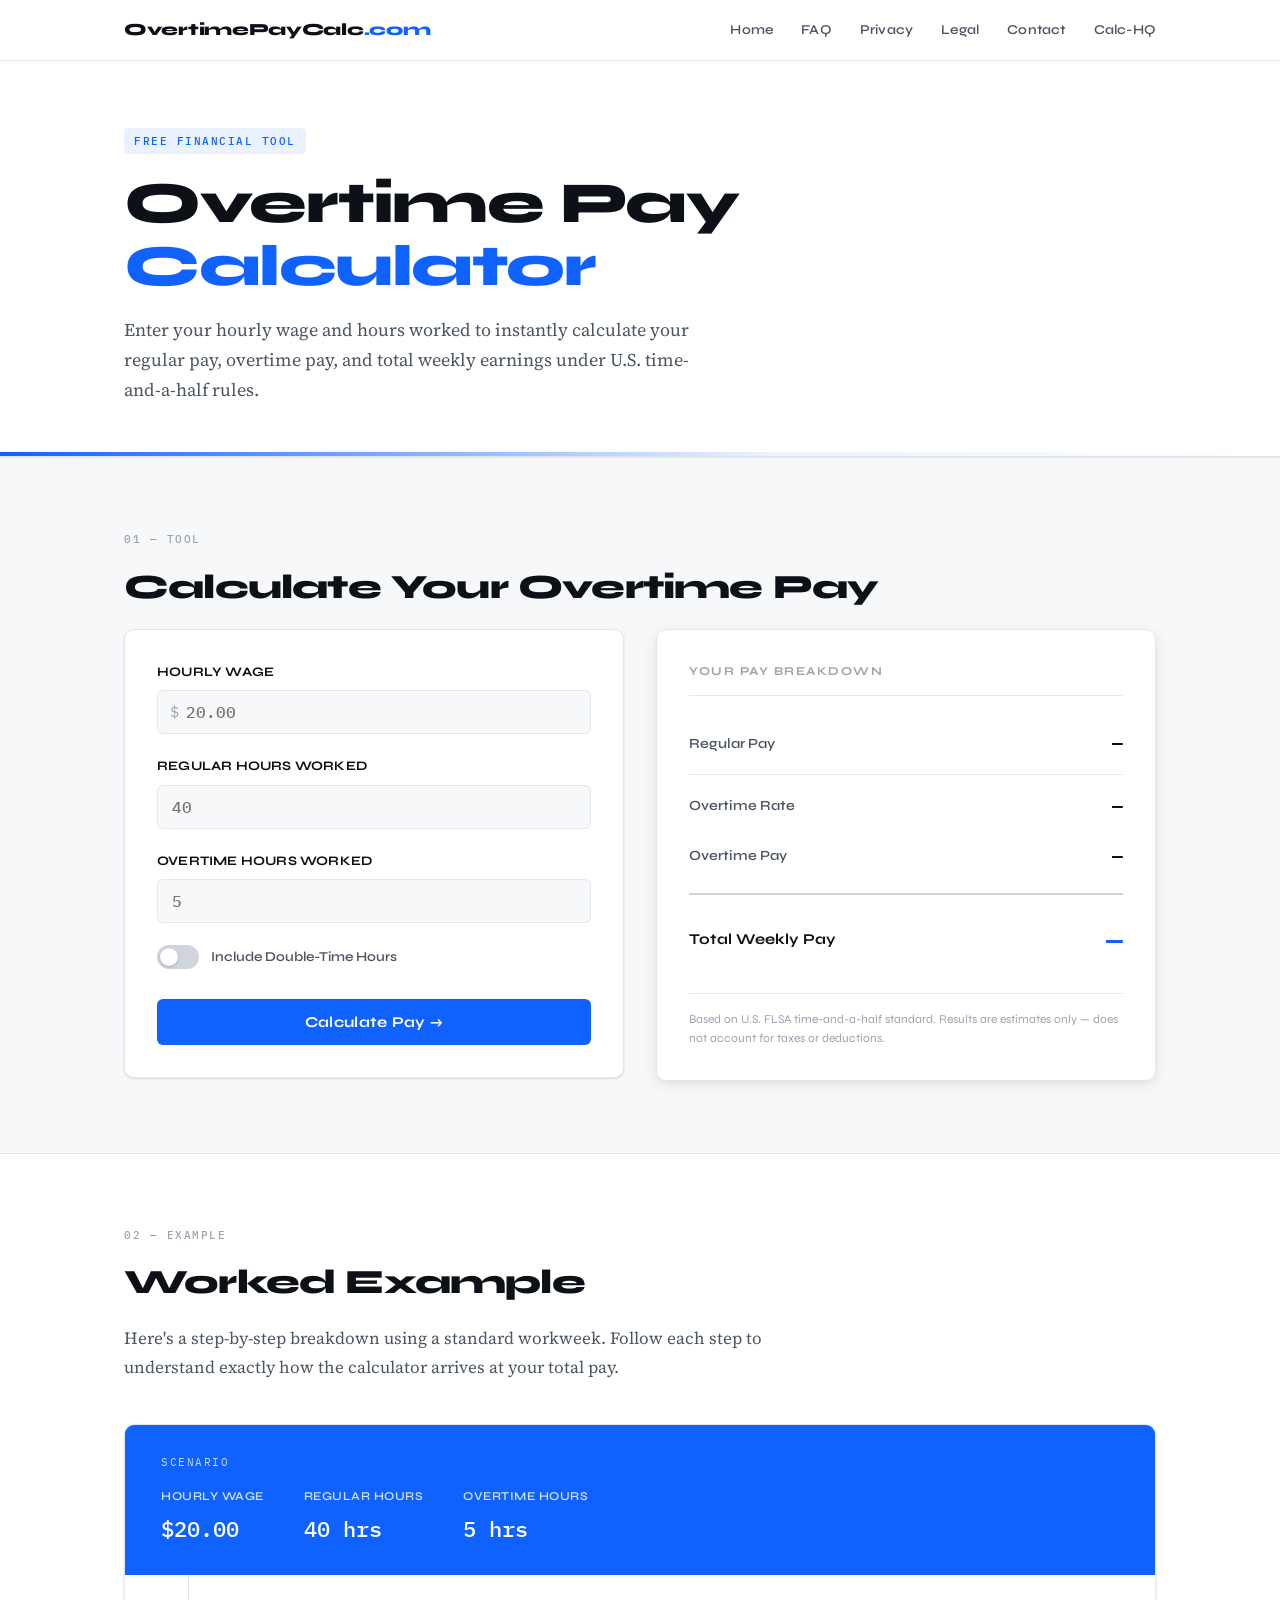
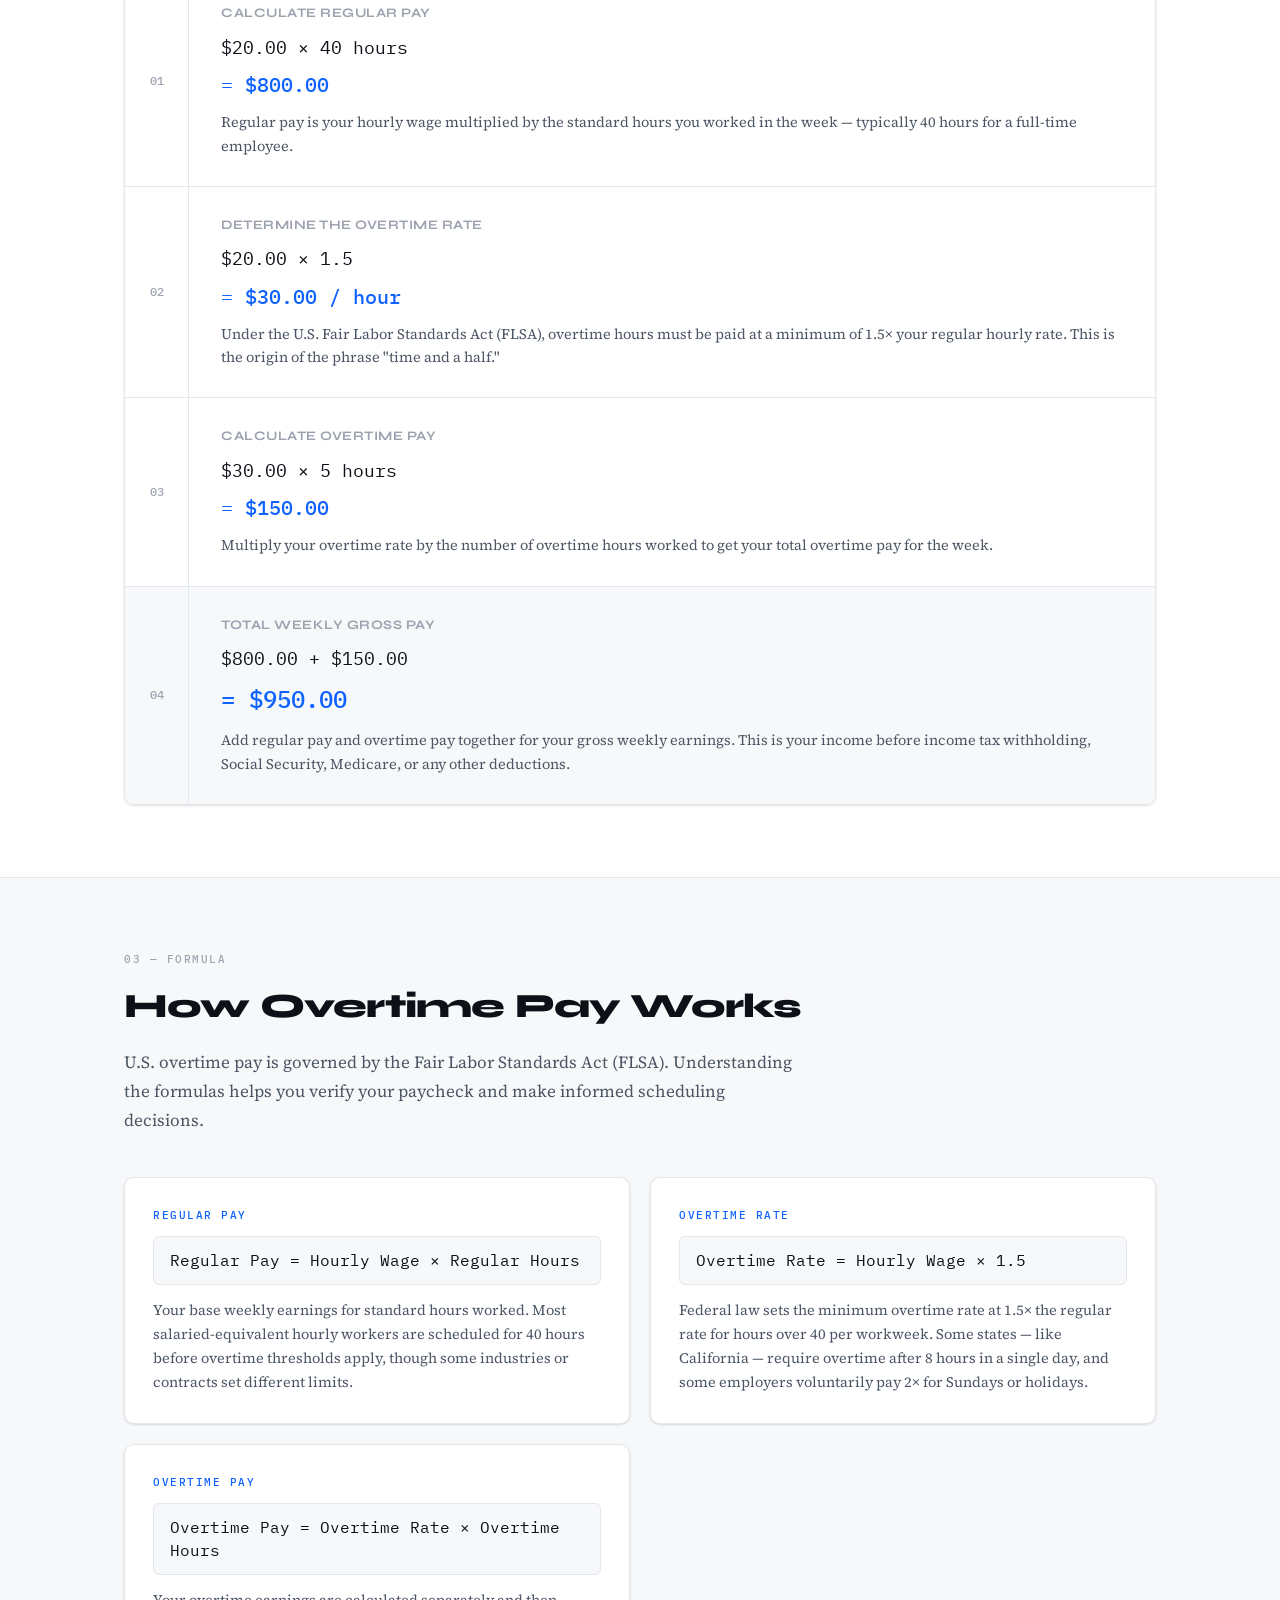
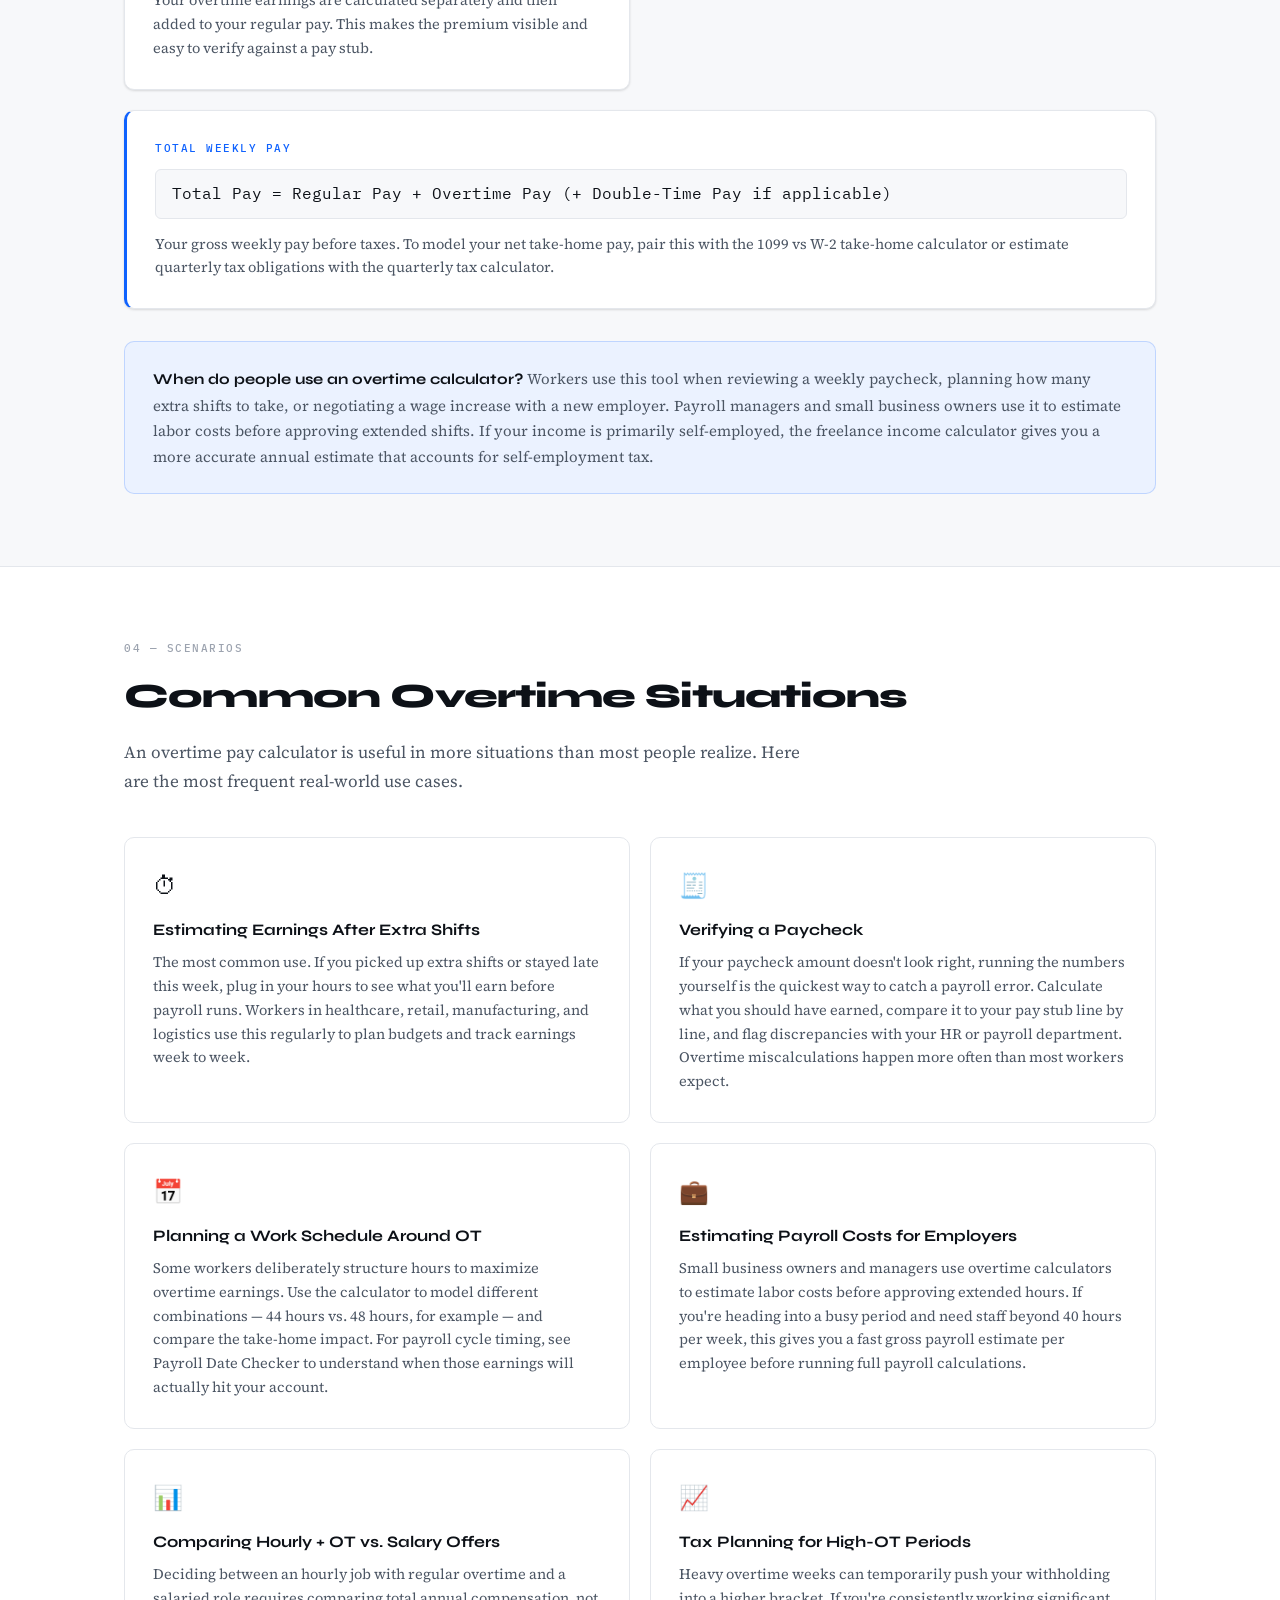
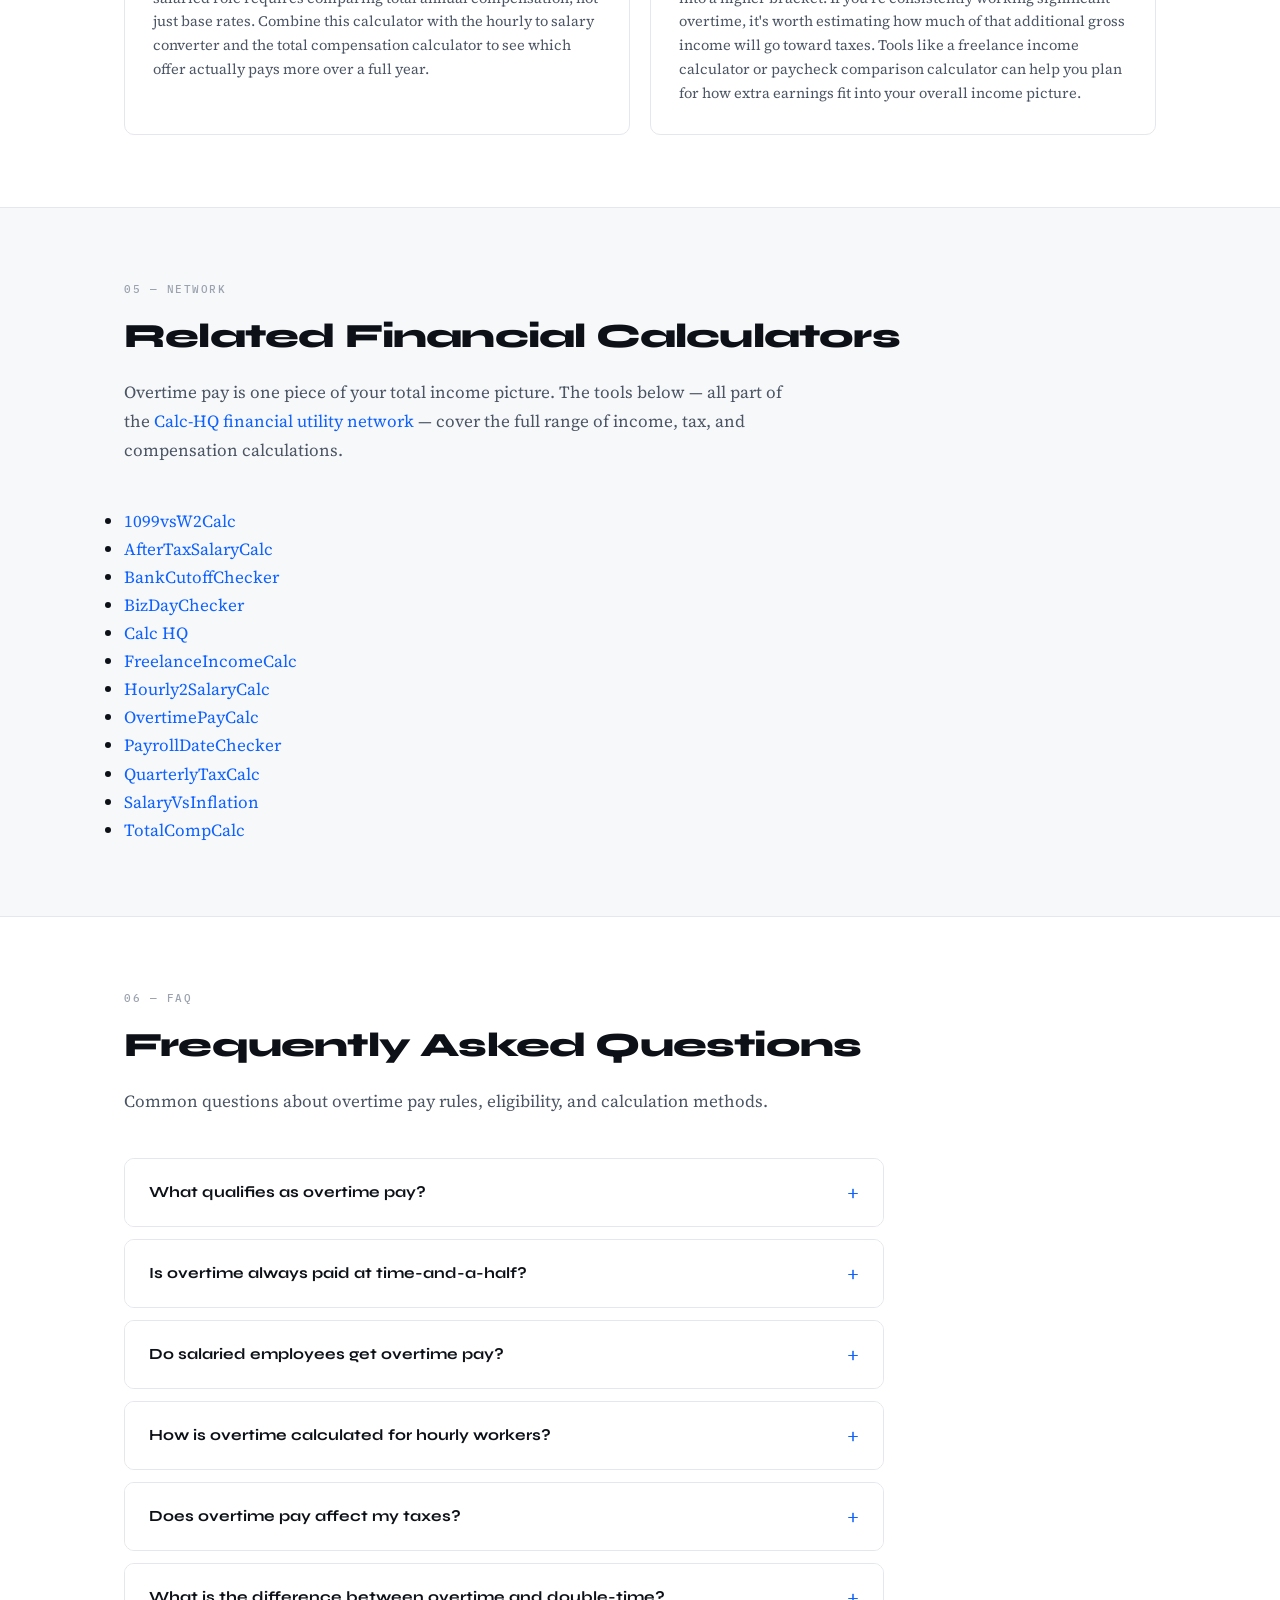
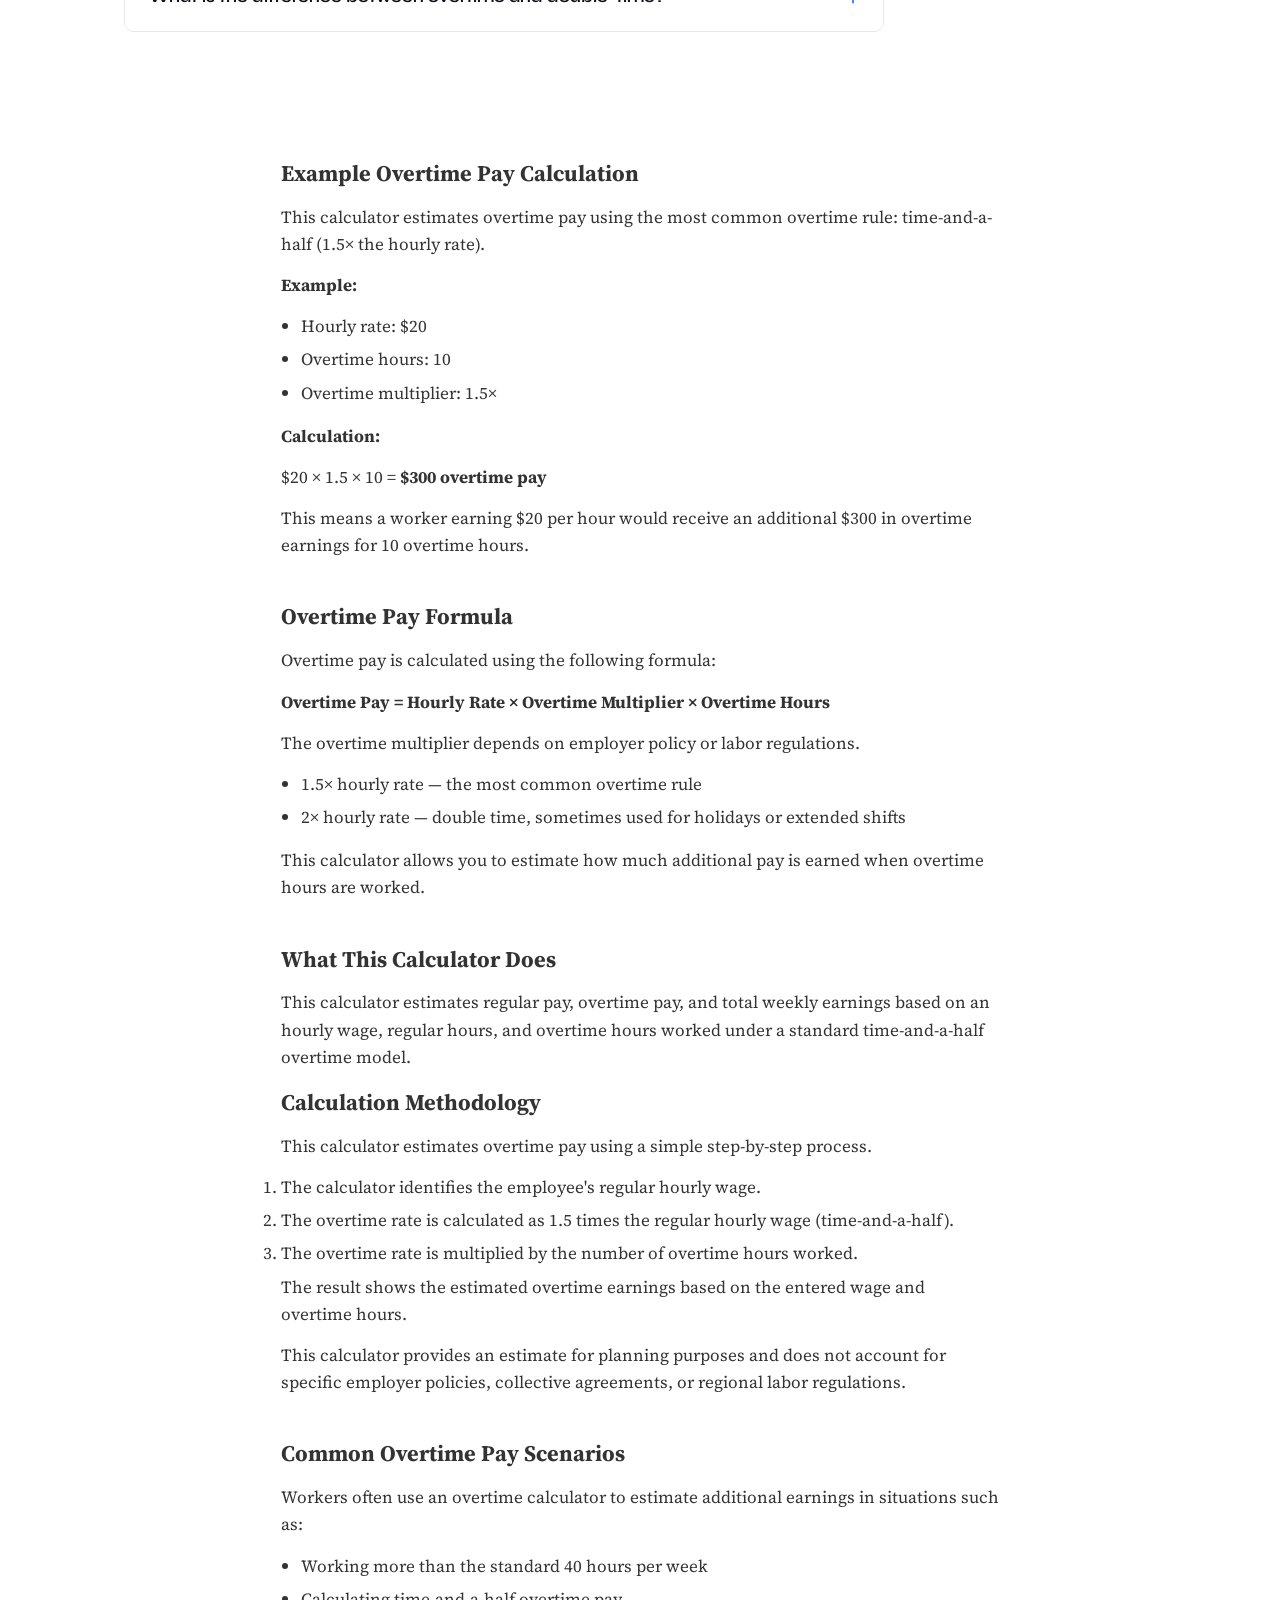
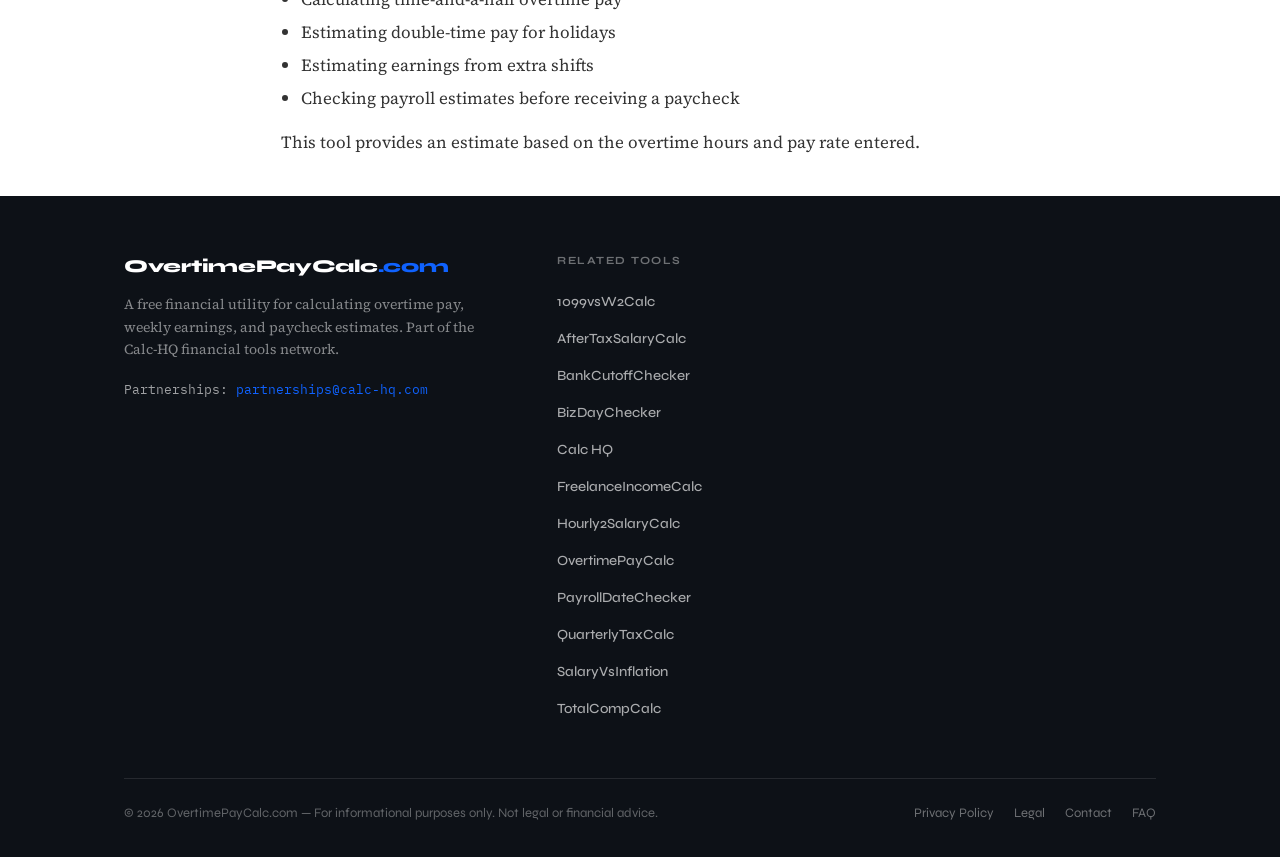
==== index.html @ 67aaf553 "updated" ====
<!DOCTYPE html>
<html lang="en">
<head>
  <meta charset="UTF-8" />
  <meta name="viewport" content="width=device-width, initial-scale=1.0" />
  <title>Overtime Pay Calculator | OvertimePayCalc.com</title>
  <meta name="description" content="Calculate your overtime pay instantly. Enter your hourly wage, regular hours, and overtime hours to see your total weekly earnings including time-and-a-half." />
  <meta name="robots" content="index, follow" />
  <link rel="canonical" href="https://overtimepaycalc.com/" />
  <meta property="og:type" content="website" />
  <meta property="og:title" content="Overtime Pay Calculator | OvertimePayCalc.com" />
  <meta property="og:description" content="Calculate your overtime pay instantly. Enter your hourly wage, regular hours, and overtime hours to see your total weekly earnings including time-and-a-half." />
  <meta property="og:url" content="https://overtimepaycalc.com/" />
  <meta name="google-adsense-account" content="ca-pub-7744853829365165" />
  <script async src="https://pagead2.googlesyndication.com/pagead/js/adsbygoogle.js?client=ca-pub-7744853829365165" crossorigin="anonymous"></script>
  <link rel="preconnect" href="https://fonts.googleapis.com">
  <link rel="preconnect" href="https://fonts.gstatic.com" crossorigin>
  <link href="https://fonts.googleapis.com/css2?family=Syne:wght@400;600;700;800&family=IBM+Plex+Mono:wght@400;500&family=Source+Serif+4:ital,wght@0,400;0,500;1,400&display=swap" rel="stylesheet">
  <link rel="stylesheet" href="css/style.css" />
  <script type="application/ld+json">
  {
    "@context": "https://schema.org",
    "@type": "WebApplication",
    "name": "Overtime Pay Calculator",
    "url": "https://overtimepaycalc.com",
    "description": "Calculate overtime pay and total weekly earnings based on hourly wage and hours worked.",
    "applicationCategory": "FinanceApplication",
    "operatingSystem": "Any",
    "offers": { "@type": "Offer", "price": "0" }
  }
  </script>
  <script src="network.js" defer></script>
  <script src="footer.js" defer></script>
  <script src="config.js" defer></script>
  <script src="ads.js" defer></script>
  <script src="app.js" defer></script>
</head>
<body>

  <header class="site-header">
    <div class="container header-inner">
      <a href="/" class="logo">OvertimePayCalc<span class="logo-dot">.com</span></a>
      <nav class="header-nav">
        <a href="index.html">Home</a>
        <a href="faq.html">FAQ</a>
        <a href="privacy.html">Privacy</a>
        <a href="legal.html">Legal</a>
        <a href="contact.html">Contact</a>
        <a href="https://calc-hq.com/">Calc-HQ</a>
      </nav>
    </div>
  </header>

  <main>

    <!-- HERO -->
    <section class="hero">
      <div class="container">
        <div class="hero-label">Free Financial Tool</div>
        <h1>Overtime Pay <span class="accent">Calculator</span></h1>
        <p class="hero-sub">Enter your hourly wage and hours worked to instantly calculate your regular pay, overtime pay, and total weekly earnings under U.S. time-and-a-half rules.</p>
      </div>
      <div class="hero-rule"></div>
    </section>

    <!-- ─── 01: CALCULATOR ─── -->
    <section class="section calc-section" id="calculator">
      <div class="container">
        <div class="section-tag">01 — Tool</div>
        <h2>Calculate Your Overtime Pay</h2>

        <div class="calc-grid">
          <div class="calc-inputs">

            <div class="input-group">
              <label for="hourlyWage">Hourly Wage</label>
              <div class="input-wrap">
                <span class="input-prefix">$</span>
                <input type="number" id="hourlyWage" placeholder="20.00" min="0" step="0.01" />
              </div>
            </div>

            <div class="input-group">
              <label for="regularHours">Regular Hours Worked</label>
              <input type="number" id="regularHours" placeholder="40" min="0" step="0.5" />
            </div>

            <div class="input-group">
              <label for="overtimeHours">Overtime Hours Worked</label>
              <input type="number" id="overtimeHours" placeholder="5" min="0" step="0.5" />
            </div>

            <div class="toggle-group">
              <label class="toggle-label">
                <input type="checkbox" id="doubleTime" />
                <span class="toggle-switch"></span>
                <span class="toggle-text">Include Double-Time Hours</span>
              </label>
            </div>

            <div class="double-time-row" id="doubleTimeRow" style="display:none;">
              <div class="input-group">
                <label for="doubleTimeHours">Double-Time Hours</label>
                <input type="number" id="doubleTimeHours" placeholder="0" min="0" step="0.5" />
              </div>
            </div>

            <button class="btn-calc" id="calcBtn" onclick="calculate()">Calculate Pay →</button>

          </div>

          <div class="calc-results" id="calcResults">
            <div class="result-header">Your Pay Breakdown</div>

            <div class="result-row">
              <span class="result-label">Regular Pay</span>
              <span class="result-value" id="regularPay">—</span>
            </div>
            <div class="result-divider"></div>
            <div class="result-row">
              <span class="result-label">Overtime Rate</span>
              <span class="result-value" id="overtimeRate">—</span>
            </div>
            <div class="result-row">
              <span class="result-label">Overtime Pay</span>
              <span class="result-value" id="overtimePay">—</span>
            </div>

            <div class="double-time-results" id="doubleTimeResults" style="display:none;">
              <div class="result-divider"></div>
              <div class="result-row">
                <span class="result-label">Double-Time Rate</span>
                <span class="result-value" id="doubleTimeRate">—</span>
              </div>
              <div class="result-row">
                <span class="result-label">Double-Time Pay</span>
                <span class="result-value" id="doubleTimePay">—</span>
              </div>
            </div>

            <div class="result-divider result-divider--heavy"></div>
            <div class="result-row result-row--total">
              <span class="result-label">Total Weekly Pay</span>
              <span class="result-value result-value--total" id="totalPay">—</span>
            </div>

            <div class="result-note">Based on U.S. FLSA time-and-a-half standard. Results are estimates only — does not account for taxes or deductions.</div>
          </div>
        </div>
      </div>
    </section>

    <!-- AdSense -->
    <div class="ad-unit container" id="ad-slot-top"></div>

    <!-- ─── 02: EXAMPLE CALCULATION ─── -->
    <section class="section example-section" id="example">
      <div class="container">
        <div class="section-tag">02 — Example</div>
        <h2>Worked Example</h2>
        <p class="section-intro">Here's a step-by-step breakdown using a standard workweek. Follow each step to understand exactly how the calculator arrives at your total pay.</p>

        <div class="example-box">
          <div class="example-scenario">
            <div class="example-scenario-label">Scenario</div>
            <div class="example-facts">
              <div class="fact"><span>Hourly Wage</span><strong>$20.00</strong></div>
              <div class="fact"><span>Regular Hours</span><strong>40 hrs</strong></div>
              <div class="fact"><span>Overtime Hours</span><strong>5 hrs</strong></div>
            </div>
          </div>

          <div class="example-steps">
            <div class="step">
              <div class="step-num">01</div>
              <div class="step-content">
                <div class="step-title">Calculate Regular Pay</div>
                <div class="step-formula">$20.00 × 40 hours</div>
                <div class="step-result">= <strong>$800.00</strong></div>
                <p class="step-note">Regular pay is your hourly wage multiplied by the standard hours you worked in the week — typically 40 hours for a full-time employee.</p>
              </div>
            </div>

            <div class="step">
              <div class="step-num">02</div>
              <div class="step-content">
                <div class="step-title">Determine the Overtime Rate</div>
                <div class="step-formula">$20.00 × 1.5</div>
                <div class="step-result">= <strong>$30.00 / hour</strong></div>
                <p class="step-note">Under the U.S. Fair Labor Standards Act (FLSA), overtime hours must be paid at a minimum of 1.5× your regular hourly rate. This is the origin of the phrase "time and a half."</p>
              </div>
            </div>

            <div class="step">
              <div class="step-num">03</div>
              <div class="step-content">
                <div class="step-title">Calculate Overtime Pay</div>
                <div class="step-formula">$30.00 × 5 hours</div>
                <div class="step-result">= <strong>$150.00</strong></div>
                <p class="step-note">Multiply your overtime rate by the number of overtime hours worked to get your total overtime pay for the week.</p>
              </div>
            </div>

            <div class="step step--total">
              <div class="step-num">04</div>
              <div class="step-content">
                <div class="step-title">Total Weekly Gross Pay</div>
                <div class="step-formula">$800.00 + $150.00</div>
                <div class="step-result">= <strong>$950.00</strong></div>
                <p class="step-note">Add regular pay and overtime pay together for your gross weekly earnings. This is your income before income tax withholding, Social Security, Medicare, or any other deductions.</p>
              </div>
            </div>
          </div>
        </div>
      </div>
    </section>

    <!-- ─── 03: FORMULA EXPLANATION ─── -->
    <section class="section formula-section" id="formula">
      <div class="container">
        <div class="section-tag">03 — Formula</div>
        <h2>How Overtime Pay Works</h2>
        <p class="section-intro">U.S. overtime pay is governed by the Fair Labor Standards Act (FLSA). Understanding the formulas helps you verify your paycheck and make informed scheduling decisions.</p>

        <div class="formula-grid">
          <div class="formula-card">
            <div class="formula-card-label">Regular Pay</div>
            <div class="formula-display">Regular Pay = Hourly Wage × Regular Hours</div>
            <p>Your base weekly earnings for standard hours worked. Most salaried-equivalent hourly workers are scheduled for 40 hours before overtime thresholds apply, though some industries or contracts set different limits.</p>
          </div>

          <div class="formula-card">
            <div class="formula-card-label">Overtime Rate</div>
            <div class="formula-display">Overtime Rate = Hourly Wage × 1.5</div>
            <p>Federal law sets the minimum overtime rate at 1.5× the regular rate for hours over 40 per workweek. Some states — like California — require overtime after 8 hours in a single day, and some employers voluntarily pay 2× for Sundays or holidays.</p>
          </div>

          <div class="formula-card">
            <div class="formula-card-label">Overtime Pay</div>
            <div class="formula-display">Overtime Pay = Overtime Rate × Overtime Hours</div>
            <p>Your overtime earnings are calculated separately and then added to your regular pay. This makes the premium visible and easy to verify against a pay stub.</p>
          </div>

          <div class="formula-card formula-card--total">
            <div class="formula-card-label">Total Weekly Pay</div>
            <div class="formula-display">Total Pay = Regular Pay + Overtime Pay (+ Double-Time Pay if applicable)</div>
            <p>Your gross weekly pay before taxes. To model your net take-home pay, pair this with the 1099 vs W-2 take-home calculator or estimate quarterly tax obligations with the quarterly tax calculator.</p>
          </div>
        </div>

        <div class="formula-note">
          <strong>When do people use an overtime calculator?</strong> Workers use this tool when reviewing a weekly paycheck, planning how many extra shifts to take, or negotiating a wage increase with a new employer. Payroll managers and small business owners use it to estimate labor costs before approving extended shifts. If your income is primarily self-employed, the freelance income calculator gives you a more accurate annual estimate that accounts for self-employment tax.
        </div>
      </div>
    </section>

    <!-- ─── 04: COMMON SCENARIOS ─── -->
    <section class="section scenarios-section" id="scenarios">
      <div class="container">
        <div class="section-tag">04 — Scenarios</div>
        <h2>Common Overtime Situations</h2>
        <p class="section-intro">An overtime pay calculator is useful in more situations than most people realize. Here are the most frequent real-world use cases.</p>

        <div class="scenarios-grid">

          <div class="scenario-card">
            <div class="scenario-icon">⏱</div>
            <h3>Estimating Earnings After Extra Shifts</h3>
            <p>The most common use. If you picked up extra shifts or stayed late this week, plug in your hours to see what you'll earn before payroll runs. Workers in healthcare, retail, manufacturing, and logistics use this regularly to plan budgets and track earnings week to week.</p>
          </div>

          <div class="scenario-card">
            <div class="scenario-icon">🧾</div>
            <h3>Verifying a Paycheck</h3>
            <p>If your paycheck amount doesn't look right, running the numbers yourself is the quickest way to catch a payroll error. Calculate what you should have earned, compare it to your pay stub line by line, and flag discrepancies with your HR or payroll department. Overtime miscalculations happen more often than most workers expect.</p>
          </div>

          <div class="scenario-card">
            <div class="scenario-icon">📅</div>
            <h3>Planning a Work Schedule Around OT</h3>
            <p>Some workers deliberately structure hours to maximize overtime earnings. Use the calculator to model different combinations — 44 hours vs. 48 hours, for example — and compare the take-home impact. For payroll cycle timing, see Payroll Date Checker to understand when those earnings will actually hit your account.</p>
          </div>

          <div class="scenario-card">
            <div class="scenario-icon">💼</div>
            <h3>Estimating Payroll Costs for Employers</h3>
            <p>Small business owners and managers use overtime calculators to estimate labor costs before approving extended hours. If you're heading into a busy period and need staff beyond 40 hours per week, this gives you a fast gross payroll estimate per employee before running full payroll calculations.</p>
          </div>

          <div class="scenario-card">
            <div class="scenario-icon">📊</div>
            <h3>Comparing Hourly + OT vs. Salary Offers</h3>
            <p>Deciding between an hourly job with regular overtime and a salaried role requires comparing total annual compensation, not just base rates. Combine this calculator with the hourly to salary converter and the total compensation calculator to see which offer actually pays more over a full year.</p>
          </div>

          <div class="scenario-card">
            <div class="scenario-icon">📈</div>
            <h3>Tax Planning for High-OT Periods</h3>
            <p>Heavy overtime weeks can temporarily push your withholding into a higher bracket. If you're consistently working significant overtime, it's worth estimating how much of that additional gross income will go toward taxes. Tools like a freelance income calculator or paycheck comparison calculator can help you plan for how extra earnings fit into your overall income picture.</p>
          </div>

        </div>
      </div>
    </section>

    <!-- AdSense -->
    <div class="ad-unit container" id="ad-slot-bottom"></div>

    <!-- ─── 05: RELATED CALCULATORS ─── -->
    <section class="section related-section" id="related">
      <div class="container">
        <div class="section-tag">05 — Network</div>
        <h2>Related Financial Calculators</h2>
        <p class="section-intro">Overtime pay is one piece of your total income picture. The tools below — all part of the <a href="https://calc-hq.com" target="_blank" rel="noopener">Calc-HQ financial utility network</a> — cover the full range of income, tax, and compensation calculations.</p>

        <ul id="related-calculators" class="related-calculators"></ul>
      </div>
    </section>

    <!-- ─── 06: FAQ ─── -->
    <section class="section faq-section" id="faq">
      <div class="container">
        <div class="section-tag">06 — FAQ</div>
        <h2>Frequently Asked Questions</h2>
        <p class="section-intro">Common questions about overtime pay rules, eligibility, and calculation methods.</p>

        <div class="faq-list">

          <div class="faq-item">
            <button class="faq-question" onclick="toggleFaq(this)">
              What qualifies as overtime pay?
              <span class="faq-icon">+</span>
            </button>
            <div class="faq-answer">
              Under the federal Fair Labor Standards Act (FLSA), overtime applies to any hours worked beyond 40 in a single workweek for non-exempt employees. The minimum overtime rate is 1.5× the employee's regular rate of pay. Some states have stricter rules — California, for example, requires overtime for hours beyond 8 in a single workday, regardless of the weekly total. Overtime does not automatically apply to all workers; exempt employees (typically salaried workers above a certain income threshold in executive, administrative, or professional roles) are not entitled to FLSA overtime.
            </div>
          </div>

          <div class="faq-item">
            <button class="faq-question" onclick="toggleFaq(this)">
              Is overtime always paid at time-and-a-half?
              <span class="faq-icon">+</span>
            </button>
            <div class="faq-answer">
              Time-and-a-half (1.5×) is the federal minimum, but it is not always the actual rate. Many employers, union contracts, or state laws require higher overtime rates. Double-time (2×) is common in California for hours beyond 12 in a single day and for all hours on the seventh consecutive day of work in a workweek. Some employers also voluntarily offer double-time for holidays or Sundays. This calculator supports both time-and-a-half and double-time — use the toggle to include double-time hours in your calculation.
            </div>
          </div>

          <div class="faq-item">
            <button class="faq-question" onclick="toggleFaq(this)">
              Do salaried employees get overtime pay?
              <span class="faq-icon">+</span>
            </button>
            <div class="faq-answer">
              It depends on whether the employee is classified as exempt or non-exempt under the FLSA. Salaried employees earning above the federal salary threshold (currently $684/week as of 2024) who work in executive, administrative, or professional capacities are typically exempt and do not receive overtime. However, salaried non-exempt employees — those earning below the threshold or in certain job categories — are still entitled to overtime for hours over 40. If you're unsure of your classification, your HR department or the Department of Labor's website can clarify your status.
            </div>
          </div>

          <div class="faq-item">
            <button class="faq-question" onclick="toggleFaq(this)">
              How is overtime calculated for hourly workers?
              <span class="faq-icon">+</span>
            </button>
            <div class="faq-answer">
              For a standard hourly worker, overtime is calculated in three steps: (1) multiply your hourly rate by 1.5 to get your overtime rate, (2) multiply that overtime rate by the number of overtime hours worked, and (3) add your overtime pay to your regular pay for the total. Example: At $18/hr, your overtime rate is $27/hr. If you work 43 hours in a week, your regular pay is $18 × 40 = $720, your overtime pay is $27 × 3 = $81, and your total gross pay is $801. This calculator handles all three steps automatically.
            </div>
          </div>

          <div class="faq-item">
            <button class="faq-question" onclick="toggleFaq(this)">
              Does overtime pay affect my taxes?
              <span class="faq-icon">+</span>
            </button>
            <div class="faq-answer">
              Overtime pay is taxed as ordinary income — there is no special tax rate for it. However, earning a higher gross income in a given pay period may result in higher withholding for that paycheck, since withholding is often calculated as if you'll earn that amount every pay period. This doesn't mean you'll owe more tax annually — your actual liability is based on your total annual income. If you're working significant overtime regularly and want to estimate your quarterly obligations, the quarterly tax calculator can help you plan ahead.
            </div>
          </div>

          <div class="faq-item">
            <button class="faq-question" onclick="toggleFaq(this)">
              What is the difference between overtime and double-time?
              <span class="faq-icon">+</span>
            </button>
            <div class="faq-answer">
              Overtime (time-and-a-half) is 1.5× your regular hourly rate and applies to hours beyond 40 per week under federal law. Double-time is 2× your regular hourly rate and is not required by federal law — it applies in specific situations defined by state law or employer policy. In California, double-time kicks in after 12 hours in a single day or on the seventh consecutive workday in a week. Some companies also offer double-time voluntarily for holidays or emergency call-ins. This calculator supports both rates — enable the double-time toggle to add those hours to your calculation.
            </div>
          </div>

        </div>
      </div>
    </section>

  </main>

  <section class="calculator-explanation">
    <h2>Example Overtime Pay Calculation</h2>
    <p>This calculator estimates overtime pay using the most common overtime rule: time-and-a-half (1.5× the hourly rate).</p>
    <p><strong>Example:</strong></p>
    <ul>
      <li>Hourly rate: $20</li>
      <li>Overtime hours: 10</li>
      <li>Overtime multiplier: 1.5×</li>
    </ul>
    <p><strong>Calculation:</strong></p>
    <p>$20 × 1.5 × 10 = <strong>$300 overtime pay</strong></p>
    <p>This means a worker earning $20 per hour would receive an additional $300 in overtime earnings for 10 overtime hours.</p>
  </section>

  <section class="calculator-explanation">
    <h2>Overtime Pay Formula</h2>
    <p>Overtime pay is calculated using the following formula:</p>
    <p><strong>Overtime Pay = Hourly Rate × Overtime Multiplier × Overtime Hours</strong></p>
    <p>The overtime multiplier depends on employer policy or labor regulations.</p>
    <ul>
      <li>1.5× hourly rate — the most common overtime rule</li>
      <li>2× hourly rate — double time, sometimes used for holidays or extended shifts</li>
    </ul>
    <p>This calculator allows you to estimate how much additional pay is earned when overtime hours are worked.</p>
  </section>

  <section class="calculator-explanation">
    <h2>What This Calculator Does</h2>
    <p>This calculator estimates regular pay, overtime pay, and total weekly earnings based on an hourly wage, regular hours, and overtime hours worked under a standard time-and-a-half overtime model.</p>

    <h2>Calculation Methodology</h2>
    <p>This calculator estimates overtime pay using a simple step-by-step process.</p>
    <ol>
      <li>The calculator identifies the employee's regular hourly wage.</li>
      <li>The overtime rate is calculated as 1.5 times the regular hourly wage (time-and-a-half).</li>
      <li>The overtime rate is multiplied by the number of overtime hours worked.</li>
    </ol>
    <p>The result shows the estimated overtime earnings based on the entered wage and overtime hours.</p>
    <p>This calculator provides an estimate for planning purposes and does not account for specific employer policies, collective agreements, or regional labor regulations.</p>
  </section>

  <section class="calculator-explanation">
    <h2>Common Overtime Pay Scenarios</h2>
    <p>Workers often use an overtime calculator to estimate additional earnings in situations such as:</p>
    <ul>
      <li>Working more than the standard 40 hours per week</li>
      <li>Calculating time-and-a-half overtime pay</li>
      <li>Estimating double-time pay for holidays</li>
      <li>Estimating earnings from extra shifts</li>
      <li>Checking payroll estimates before receiving a paycheck</li>
    </ul>
    <p>This tool provides an estimate based on the overtime hours and pay rate entered.</p>
  </section>


  <!-- FOOTER -->
  <footer class="site-footer">
    <div class="container">
      <div class="footer-grid">

        <div class="footer-brand">
          <a href="/" class="logo">OvertimePayCalc<span class="logo-dot">.com</span></a>
          <p class="footer-tagline">A free financial utility for calculating overtime pay, weekly earnings, and paycheck estimates. Part of the Calc-HQ financial tools network.</p>
          <div class="footer-contact">Partnerships: <a href="mailto:partnerships@calc-hq.com">partnerships@calc-hq.com</a></div>
        </div>

        <div>
          <div class="footer-col-title">Related Tools</div>
          <ul class="footer-links" id="footer-related-tools"></ul>
        </div>

        

      </div>

      <div class="footer-bottom">
        <span>© 2026 OvertimePayCalc.com — For informational purposes only. Not legal or financial advice.</span>
        <div class="footer-bottom-links">
          <a href="privacy.html">Privacy Policy</a>
          <a href="legal.html">Legal</a>
          <a href="contact.html">Contact</a>
          <a href="faq.html">FAQ</a>
        </div>
      </div>
    </div>
  </footer>

  <script src="js/calc.js"></script>

</body>
</html>
---- css/style.css ----
/* ============================================
   OVERTIME PAY CALC — Clean White Professional
   ============================================ */

@import url('https://fonts.googleapis.com/css2?family=Syne:wght@400;600;700;800&family=IBM+Plex+Mono:wght@400;500&family=Source+Serif+4:ital,wght@0,400;0,500;1,400&display=swap');

/* ── Variables ── */
:root {
  --white: #ffffff;
  --off-white: #f7f8fa;
  --bg: #ffffff;
  --surface: #f7f8fa;
  --border: #e4e7ec;
  --border-dark: #d0d5dd;
  --text-primary: #0d1117;
  --text-secondary: #4b5563;
  --text-muted: #9ca3af;
  --accent: #0f62fe;
  --accent-light: #ebf2ff;
  --accent-dark: #0043ce;
  --green: #12b76a;
  --green-light: #ecfdf5;
  --red: #f04438;
  --tag-bg: #f0f4ff;
  --tag-color: #0f62fe;
  --mono: 'IBM Plex Mono', monospace;
  --display: 'Syne', sans-serif;
  --serif: 'Source Serif 4', Georgia, serif;
  --radius: 10px;
  --radius-sm: 6px;
  --shadow-sm: 0 1px 3px rgba(0,0,0,0.08), 0 1px 2px rgba(0,0,0,0.06);
  --shadow-md: 0 4px 16px rgba(0,0,0,0.08), 0 2px 6px rgba(0,0,0,0.05);
  --shadow-lg: 0 12px 40px rgba(0,0,0,0.1), 0 4px 12px rgba(0,0,0,0.06);
}

/* ── Reset ── */
*, *::before, *::after { box-sizing: border-box; margin: 0; padding: 0; }
html { scroll-behavior: smooth; -webkit-font-smoothing: antialiased; }
body {
  font-family: var(--serif);
  background: var(--bg);
  color: var(--text-primary);
  font-size: 17px;
  line-height: 1.65;
}
a { color: var(--accent); text-decoration: none; }
a:hover { text-decoration: underline; }
img { max-width: 100%; display: block; }

/* ── Container ── */
.container {
  max-width: 1080px;
  margin: 0 auto;
  padding: 0 24px;
}

/* ── Header ── */
.site-header {
  background: var(--white);
  border-bottom: 1px solid var(--border);
  position: sticky;
  top: 0;
  z-index: 100;
  backdrop-filter: blur(8px);
}
.header-inner {
  display: flex;
  align-items: center;
  justify-content: space-between;
  height: 60px;
}
.logo {
  font-family: var(--display);
  font-weight: 800;
  font-size: 17px;
  color: var(--text-primary);
  letter-spacing: -0.3px;
  text-decoration: none;
}
.logo-dot { color: var(--accent); }
.header-nav { display: flex; gap: 28px; align-items: center; }
.header-nav a {
  font-family: var(--display);
  font-size: 13.5px;
  font-weight: 600;
  color: var(--text-secondary);
  text-decoration: none;
  letter-spacing: 0.2px;
  transition: color 0.15s;
}
.header-nav a:hover { color: var(--accent); text-decoration: none; }

/* ── Hero ── */
.hero {
  padding: 64px 0 0;
  background: var(--white);
  border-bottom: 1px solid var(--border);
  animation: fadeUp 0.5s ease both;
}
.hero-label {
  font-family: var(--mono);
  font-size: 11px;
  font-weight: 500;
  letter-spacing: 1.5px;
  text-transform: uppercase;
  color: var(--accent);
  background: var(--accent-light);
  display: inline-block;
  padding: 4px 10px;
  border-radius: 4px;
  margin-bottom: 18px;
}
.hero h1 {
  font-family: var(--display);
  font-size: clamp(36px, 5vw, 58px);
  font-weight: 800;
  line-height: 1.08;
  letter-spacing: -1.5px;
  color: var(--text-primary);
  margin-bottom: 18px;
}
.hero h1 .accent { color: var(--accent); }
.hero-sub {
  font-family: var(--serif);
  font-size: 18px;
  color: var(--text-secondary);
  max-width: 600px;
  line-height: 1.65;
  margin-bottom: 48px;
}
.hero-rule {
  height: 4px;
  background: linear-gradient(90deg, var(--accent) 0%, var(--accent-light) 60%, transparent 100%);
  margin-top: 0;
}

/* ── Section Base ── */
.section {
  padding: 72px 0;
  animation: fadeUp 0.5s ease both;
}
.section-tag {
  font-family: var(--mono);
  font-size: 11px;
  font-weight: 500;
  letter-spacing: 1.5px;
  text-transform: uppercase;
  color: var(--text-muted);
  margin-bottom: 10px;
}
.section h2 {
  font-family: var(--display);
  font-size: clamp(24px, 3vw, 34px);
  font-weight: 800;
  letter-spacing: -0.8px;
  color: var(--text-primary);
  margin-bottom: 14px;
}
.section-intro {
  font-size: 17px;
  color: var(--text-secondary);
  max-width: 680px;
  margin-bottom: 42px;
  line-height: 1.7;
}

/* ── Calculator Section ── */
.calc-section { background: var(--off-white); border-top: 1px solid var(--border); border-bottom: 1px solid var(--border); }

.calc-grid {
  display: grid;
  grid-template-columns: 1fr 1fr;
  gap: 32px;
  align-items: start;
}

/* Inputs */
.calc-inputs {
  background: var(--white);
  border: 1px solid var(--border);
  border-radius: var(--radius);
  padding: 32px;
  box-shadow: var(--shadow-sm);
}
.input-group { margin-bottom: 22px; }
.input-group label {
  display: block;
  font-family: var(--display);
  font-size: 13px;
  font-weight: 700;
  color: var(--text-primary);
  letter-spacing: 0.2px;
  margin-bottom: 7px;
  text-transform: uppercase;
}
.input-wrap { position: relative; }
.input-prefix {
  position: absolute;
  left: 13px;
  top: 50%;
  transform: translateY(-50%);
  font-family: var(--mono);
  font-size: 15px;
  color: var(--text-muted);
  pointer-events: none;
}
.input-wrap input { padding-left: 28px !important; }

input[type="number"] {
  width: 100%;
  padding: 11px 14px;
  font-family: var(--mono);
  font-size: 16px;
  font-weight: 500;
  color: var(--text-primary);
  background: var(--off-white);
  border: 1.5px solid var(--border);
  border-radius: var(--radius-sm);
  outline: none;
  transition: border-color 0.15s, box-shadow 0.15s;
  -moz-appearance: textfield;
}
input[type="number"]::-webkit-inner-spin-button,
input[type="number"]::-webkit-outer-spin-button { -webkit-appearance: none; }
input[type="number"]:focus {
  border-color: var(--accent);
  background: var(--white);
  box-shadow: 0 0 0 3px rgba(15,98,254,0.1);
}

/* Toggle */
.toggle-group { margin-bottom: 22px; }
.toggle-label {
  display: flex;
  align-items: center;
  gap: 12px;
  cursor: pointer;
}
.toggle-label input[type="checkbox"] { display: none; }
.toggle-switch {
  width: 42px;
  height: 24px;
  background: var(--border-dark);
  border-radius: 12px;
  position: relative;
  transition: background 0.2s;
  flex-shrink: 0;
}
.toggle-switch::after {
  content: '';
  position: absolute;
  width: 18px;
  height: 18px;
  background: white;
  border-radius: 50%;
  top: 3px;
  left: 3px;
  transition: transform 0.2s;
  box-shadow: 0 1px 3px rgba(0,0,0,0.2);
}
.toggle-label input:checked + .toggle-switch { background: var(--accent); }
.toggle-label input:checked + .toggle-switch::after { transform: translateX(18px); }
.toggle-text {
  font-family: var(--display);
  font-size: 13.5px;
  font-weight: 600;
  color: var(--text-secondary);
}

.double-time-row { animation: fadeUp 0.25s ease both; }

/* Calc Button */
.btn-calc {
  width: 100%;
  padding: 14px 24px;
  background: var(--accent);
  color: white;
  font-family: var(--display);
  font-size: 15px;
  font-weight: 700;
  letter-spacing: 0.3px;
  border: none;
  border-radius: var(--radius-sm);
  cursor: pointer;
  transition: background 0.15s, transform 0.1s, box-shadow 0.15s;
  margin-top: 8px;
}
.btn-calc:hover {
  background: var(--accent-dark);
  box-shadow: 0 4px 16px rgba(15,98,254,0.3);
}
.btn-calc:active { transform: scale(0.99); }

/* Results */
.calc-results {
  background: var(--white);
  border: 1.5px solid var(--border);
  border-radius: var(--radius);
  padding: 32px;
  box-shadow: var(--shadow-md);
  position: sticky;
  top: 80px;
}
.result-header {
  font-family: var(--display);
  font-size: 12px;
  font-weight: 700;
  letter-spacing: 1.5px;
  text-transform: uppercase;
  color: var(--text-muted);
  margin-bottom: 22px;
  padding-bottom: 14px;
  border-bottom: 1px solid var(--border);
}
.result-row {
  display: flex;
  justify-content: space-between;
  align-items: center;
  padding: 10px 0;
}
.result-label {
  font-family: var(--display);
  font-size: 14px;
  font-weight: 600;
  color: var(--text-secondary);
}
.result-value {
  font-family: var(--mono);
  font-size: 18px;
  font-weight: 500;
  color: var(--text-primary);
}
.result-divider {
  height: 1px;
  background: var(--border);
  margin: 6px 0;
}
.result-divider--heavy {
  height: 2px;
  background: var(--border-dark);
  margin: 12px 0;
}
.result-row--total .result-label {
  font-size: 15px;
  font-weight: 700;
  color: var(--text-primary);
}
.result-value--total {
  font-size: 28px;
  font-weight: 500;
  color: var(--accent);
}
.result-note {
  margin-top: 20px;
  padding-top: 16px;
  border-top: 1px solid var(--border);
  font-size: 12px;
  color: var(--text-muted);
  font-family: var(--display);
  line-height: 1.6;
}

/* Result animation */
.result-value.updated {
  animation: popIn 0.3s ease both;
}

/* ── Ad Units ── */
.ad-unit {
  padding: 20px 24px;
  text-align: center;
  background: var(--off-white);
  border-top: 1px solid var(--border);
  border-bottom: 1px solid var(--border);
}
.ad-unit.is-off {
  display: none;
  padding: 0;
  margin: 0;
  border: none;
}

/* ── Example Section ── */
.example-section { background: var(--white); }

.example-box {
  border: 1px solid var(--border);
  border-radius: var(--radius);
  overflow: hidden;
  box-shadow: var(--shadow-sm);
}
.example-scenario {
  background: var(--accent);
  padding: 28px 36px;
  color: white;
}
.example-scenario-label {
  font-family: var(--mono);
  font-size: 11px;
  letter-spacing: 1.5px;
  text-transform: uppercase;
  opacity: 0.75;
  margin-bottom: 16px;
}
.example-facts {
  display: flex;
  gap: 40px;
  flex-wrap: wrap;
}
.fact {
  display: flex;
  flex-direction: column;
  gap: 4px;
}
.fact span {
  font-family: var(--display);
  font-size: 12px;
  font-weight: 600;
  letter-spacing: 0.5px;
  text-transform: uppercase;
  opacity: 0.8;
}
.fact strong {
  font-family: var(--mono);
  font-size: 22px;
  font-weight: 500;
}

.example-steps { padding: 0; }
.step {
  display: grid;
  grid-template-columns: 64px 1fr;
  border-bottom: 1px solid var(--border);
  transition: background 0.15s;
}
.step:last-child { border-bottom: none; }
.step:hover { background: var(--off-white); }
.step-num {
  display: flex;
  align-items: center;
  justify-content: center;
  font-family: var(--mono);
  font-size: 12px;
  font-weight: 500;
  color: var(--text-muted);
  border-right: 1px solid var(--border);
  padding: 28px 0;
}
.step-content { padding: 28px 32px; }
.step-title {
  font-family: var(--display);
  font-size: 13px;
  font-weight: 700;
  text-transform: uppercase;
  letter-spacing: 0.5px;
  color: var(--text-muted);
  margin-bottom: 8px;
}
.step-formula {
  font-family: var(--mono);
  font-size: 18px;
  font-weight: 400;
  color: var(--text-primary);
  margin-bottom: 6px;
}
.step-result {
  font-family: var(--mono);
  font-size: 20px;
  color: var(--accent);
  margin-bottom: 10px;
}
.step-result strong { font-weight: 500; }
.step-note {
  font-size: 14.5px;
  color: var(--text-secondary);
  font-family: var(--serif);
  line-height: 1.6;
}
.step--total .step-result { font-size: 24px; }
.step--total { background: var(--off-white); }

/* ── Formula Section ── */
.formula-section { background: var(--off-white); border-top: 1px solid var(--border); border-bottom: 1px solid var(--border); }

.formula-grid {
  display: grid;
  grid-template-columns: 1fr 1fr;
  gap: 20px;
  margin-bottom: 32px;
}
.formula-card {
  background: var(--white);
  border: 1px solid var(--border);
  border-radius: var(--radius);
  padding: 28px;
  box-shadow: var(--shadow-sm);
  transition: box-shadow 0.2s, border-color 0.2s;
}
.formula-card:hover {
  box-shadow: var(--shadow-md);
  border-color: var(--accent);
}
.formula-card--total {
  grid-column: 1 / -1;
  border-left: 3px solid var(--accent);
}
.formula-card-label {
  font-family: var(--mono);
  font-size: 11px;
  font-weight: 500;
  letter-spacing: 1.5px;
  text-transform: uppercase;
  color: var(--accent);
  margin-bottom: 12px;
}
.formula-display {
  font-family: var(--mono);
  font-size: 15.5px;
  background: var(--off-white);
  border: 1px solid var(--border);
  border-radius: var(--radius-sm);
  padding: 12px 16px;
  margin-bottom: 14px;
  color: var(--text-primary);
  line-height: 1.5;
}
.formula-card p {
  font-size: 14.5px;
  color: var(--text-secondary);
  line-height: 1.65;
}

.formula-note {
  background: var(--accent-light);
  border: 1px solid rgba(15,98,254,0.2);
  border-radius: var(--radius);
  padding: 24px 28px;
  font-size: 15px;
  color: var(--text-secondary);
  line-height: 1.7;
}
.formula-note strong { color: var(--text-primary); font-family: var(--display); }

/* ── Scenarios Section ── */
.scenarios-section { background: var(--white); }

.scenarios-grid {
  display: grid;
  grid-template-columns: 1fr 1fr;
  gap: 20px;
}
.scenario-card {
  background: var(--white);
  border: 1px solid var(--border);
  border-radius: var(--radius);
  padding: 28px;
  transition: box-shadow 0.2s, transform 0.2s;
}
.scenario-card:hover {
  box-shadow: var(--shadow-md);
  transform: translateY(-2px);
}
.scenario-icon {
  font-size: 24px;
  margin-bottom: 14px;
}
.scenario-card h3 {
  font-family: var(--display);
  font-size: 16px;
  font-weight: 700;
  color: var(--text-primary);
  margin-bottom: 10px;
  line-height: 1.3;
}
.scenario-card p {
  font-size: 14.5px;
  color: var(--text-secondary);
  line-height: 1.65;
}

/* ── Related Section ── */
.related-section { background: var(--off-white); border-top: 1px solid var(--border); border-bottom: 1px solid var(--border); }

.related-grid {
  display: grid;
  grid-template-columns: repeat(3, 1fr);
  gap: 16px;
}
.related-card {
  display: flex;
  flex-direction: column;
  background: var(--white);
  border: 1px solid var(--border);
  border-radius: var(--radius);
  padding: 22px 24px;
  text-decoration: none;
  color: inherit;
  transition: box-shadow 0.2s, border-color 0.2s, transform 0.15s;
}
.related-card:hover {
  box-shadow: var(--shadow-md);
  border-color: var(--accent);
  transform: translateY(-2px);
  text-decoration: none;
}
.related-card-domain {
  font-family: var(--mono);
  font-size: 11.5px;
  color: var(--accent);
  margin-bottom: 6px;
  font-weight: 500;
}
.related-card-title {
  font-family: var(--display);
  font-size: 14px;
  font-weight: 700;
  color: var(--text-primary);
  margin-bottom: 8px;
  line-height: 1.3;
}
.related-card-desc {
  font-size: 13px;
  color: var(--text-muted);
  line-height: 1.55;
  flex: 1;
}
.related-card-arrow {
  font-size: 18px;
  color: var(--accent);
  margin-top: 14px;
  font-family: var(--mono);
  transition: transform 0.15s;
}
.related-card:hover .related-card-arrow { transform: translateX(4px); }

.hub-link-row {
  margin-top: 28px;
  text-align: center;
}
.hub-link {
  display: inline-flex;
  align-items: center;
  gap: 10px;
  font-family: var(--display);
  font-size: 15px;
  font-weight: 700;
  color: var(--accent);
  border: 1.5px solid var(--accent);
  padding: 12px 28px;
  border-radius: var(--radius-sm);
  transition: background 0.15s, color 0.15s;
}
.hub-link:hover {
  background: var(--accent);
  color: white;
  text-decoration: none;
}

/* ── FAQ Section ── */
.faq-section { background: var(--white); }

.faq-list { max-width: 760px; }
.faq-item {
  border: 1px solid var(--border);
  border-radius: var(--radius);
  margin-bottom: 12px;
  overflow: hidden;
  transition: box-shadow 0.15s;
}
.faq-item:hover { box-shadow: var(--shadow-sm); }
.faq-question {
  width: 100%;
  display: flex;
  justify-content: space-between;
  align-items: center;
  padding: 20px 24px;
  background: var(--white);
  border: none;
  cursor: pointer;
  text-align: left;
  font-family: var(--display);
  font-size: 15.5px;
  font-weight: 700;
  color: var(--text-primary);
  gap: 16px;
  transition: background 0.15s;
}
.faq-question:hover { background: var(--off-white); }
.faq-question.active { background: var(--accent-light); color: var(--accent); }
.faq-icon {
  font-family: var(--mono);
  font-size: 20px;
  color: var(--accent);
  flex-shrink: 0;
  transition: transform 0.2s;
  font-weight: 400;
}
.faq-question.active .faq-icon { transform: rotate(45deg); }
.faq-answer {
  display: none;
  padding: 0 24px 22px;
  font-size: 15px;
  color: var(--text-secondary);
  line-height: 1.7;
  border-top: 1px solid var(--border);
  padding-top: 18px;
  background: var(--white);
}
.faq-answer.open { display: block; animation: fadeUp 0.2s ease both; }

/* ── Footer ── */
.site-footer {
  background: var(--text-primary);
  color: rgba(255,255,255,0.75);
  padding: 56px 0 32px;
}
.footer-grid {
  display: grid;
  grid-template-columns: 1.4fr 1fr 1fr;
  gap: 48px;
  margin-bottom: 48px;
}
.footer-brand .logo { color: white; font-size: 18px; }
.footer-brand .logo-dot { color: var(--accent); }
.footer-tagline {
  margin-top: 12px;
  font-size: 14px;
  line-height: 1.6;
  color: rgba(255,255,255,0.5);
  font-family: var(--serif);
}
.footer-contact {
  margin-top: 18px;
  font-family: var(--mono);
  font-size: 13px;
  color: rgba(255,255,255,0.6);
}
.footer-contact a {
  color: var(--accent);
  text-decoration: none;
}
.footer-contact a:hover { text-decoration: underline; }

.footer-col-title {
  font-family: var(--display);
  font-size: 11px;
  font-weight: 700;
  letter-spacing: 1.5px;
  text-transform: uppercase;
  color: rgba(255,255,255,0.4);
  margin-bottom: 16px;
}
.footer-links { list-style: none; }
.footer-links li { margin-bottom: 9px; }
.footer-links a {
  font-size: 14px;
  color: rgba(255,255,255,0.65);
  text-decoration: none;
  font-family: var(--display);
  font-weight: 500;
  transition: color 0.15s;
}
.footer-links a:hover { color: white; text-decoration: none; }

.footer-bottom {
  border-top: 1px solid rgba(255,255,255,0.1);
  padding-top: 24px;
  display: flex;
  justify-content: space-between;
  align-items: center;
  flex-wrap: wrap;
  gap: 12px;
  font-family: var(--display);
  font-size: 13px;
  color: rgba(255,255,255,0.35);
}
.footer-bottom a {
  color: rgba(255,255,255,0.4);
  text-decoration: none;
  transition: color 0.15s;
}
.footer-bottom a:hover { color: rgba(255,255,255,0.8); text-decoration: none; }
.footer-bottom-links { display: flex; gap: 20px; }

/* ── Utility Pages ── */
.page-hero {
  padding: 56px 0 40px;
  border-bottom: 1px solid var(--border);
}
.page-hero h1 {
  font-family: var(--display);
  font-size: clamp(28px, 4vw, 44px);
  font-weight: 800;
  letter-spacing: -1px;
  color: var(--text-primary);
  margin-bottom: 12px;
}
.page-hero p {
  font-size: 17px;
  color: var(--text-secondary);
  max-width: 600px;
}
.page-content {
  padding: 56px 0;
  max-width: 760px;
}
.page-content h2 {
  font-family: var(--display);
  font-size: 22px;
  font-weight: 700;
  color: var(--text-primary);
  margin: 36px 0 12px;
}
.page-content p {
  margin-bottom: 18px;
  color: var(--text-secondary);
  line-height: 1.7;
}
.page-content ul {
  margin: 0 0 18px 20px;
  color: var(--text-secondary);
  line-height: 1.8;
}
.contact-form {
  background: var(--off-white);
  border: 1px solid var(--border);
  border-radius: var(--radius);
  padding: 36px;
  max-width: 540px;
  margin-top: 32px;
}
.form-group { margin-bottom: 20px; }
.form-group label {
  display: block;
  font-family: var(--display);
  font-size: 12.5px;
  font-weight: 700;
  text-transform: uppercase;
  letter-spacing: 0.5px;
  color: var(--text-primary);
  margin-bottom: 7px;
}
.form-group input,
.form-group textarea,
.form-group select {
  width: 100%;
  padding: 11px 14px;
  font-family: var(--serif);
  font-size: 15px;
  color: var(--text-primary);
  background: var(--white);
  border: 1.5px solid var(--border);
  border-radius: var(--radius-sm);
  outline: none;
  transition: border-color 0.15s;
}
.form-group input:focus,
.form-group textarea:focus,
.form-group select:focus { border-color: var(--accent); }
.form-group textarea { min-height: 120px; resize: vertical; }
.btn-submit {
  padding: 13px 28px;
  background: var(--accent);
  color: white;
  font-family: var(--display);
  font-size: 14px;
  font-weight: 700;
  border: none;
  border-radius: var(--radius-sm);
  cursor: pointer;
  transition: background 0.15s;
}
.btn-submit:hover { background: var(--accent-dark); }

/* ── Animations ── */
@keyframes fadeUp {
  from { opacity: 0; transform: translateY(14px); }
  to { opacity: 1; transform: translateY(0); }
}
@keyframes popIn {
  0% { transform: scale(0.97); opacity: 0.6; }
  60% { transform: scale(1.02); }
  100% { transform: scale(1); opacity: 1; }
}

/* ── Responsive ── */
@media (max-width: 768px) {
  .calc-grid { grid-template-columns: 1fr; }
  .calc-results { position: static; }
  .formula-grid { grid-template-columns: 1fr; }
  .formula-card--total { grid-column: 1; }
  .scenarios-grid { grid-template-columns: 1fr; }
  .related-grid { grid-template-columns: 1fr 1fr; }
  .footer-grid { grid-template-columns: 1fr; gap: 32px; }
  .header-nav a:not(:last-child) { display: none; }
  .example-facts { gap: 20px; }
  .step { grid-template-columns: 48px 1fr; }
}
@media (max-width: 480px) {
  .related-grid { grid-template-columns: 1fr; }
  .hero h1 { letter-spacing: -0.8px; }
}

/* Calculator Explanation Sections */

.calculator-explanation {
    max-width: 750px;
    margin: 40px auto;
    padding: 0 16px;
    line-height: 1.6;
    color: #333;
}

.calculator-explanation h2 {
    font-size: 1.4rem;
    margin-bottom: 12px;
}

.calculator-explanation p {
    margin-bottom: 14px;
}

.calculator-explanation ul {
    margin: 10px 0 16px 20px;
}

.calculator-explanation li {
    margin-bottom: 6px;
}
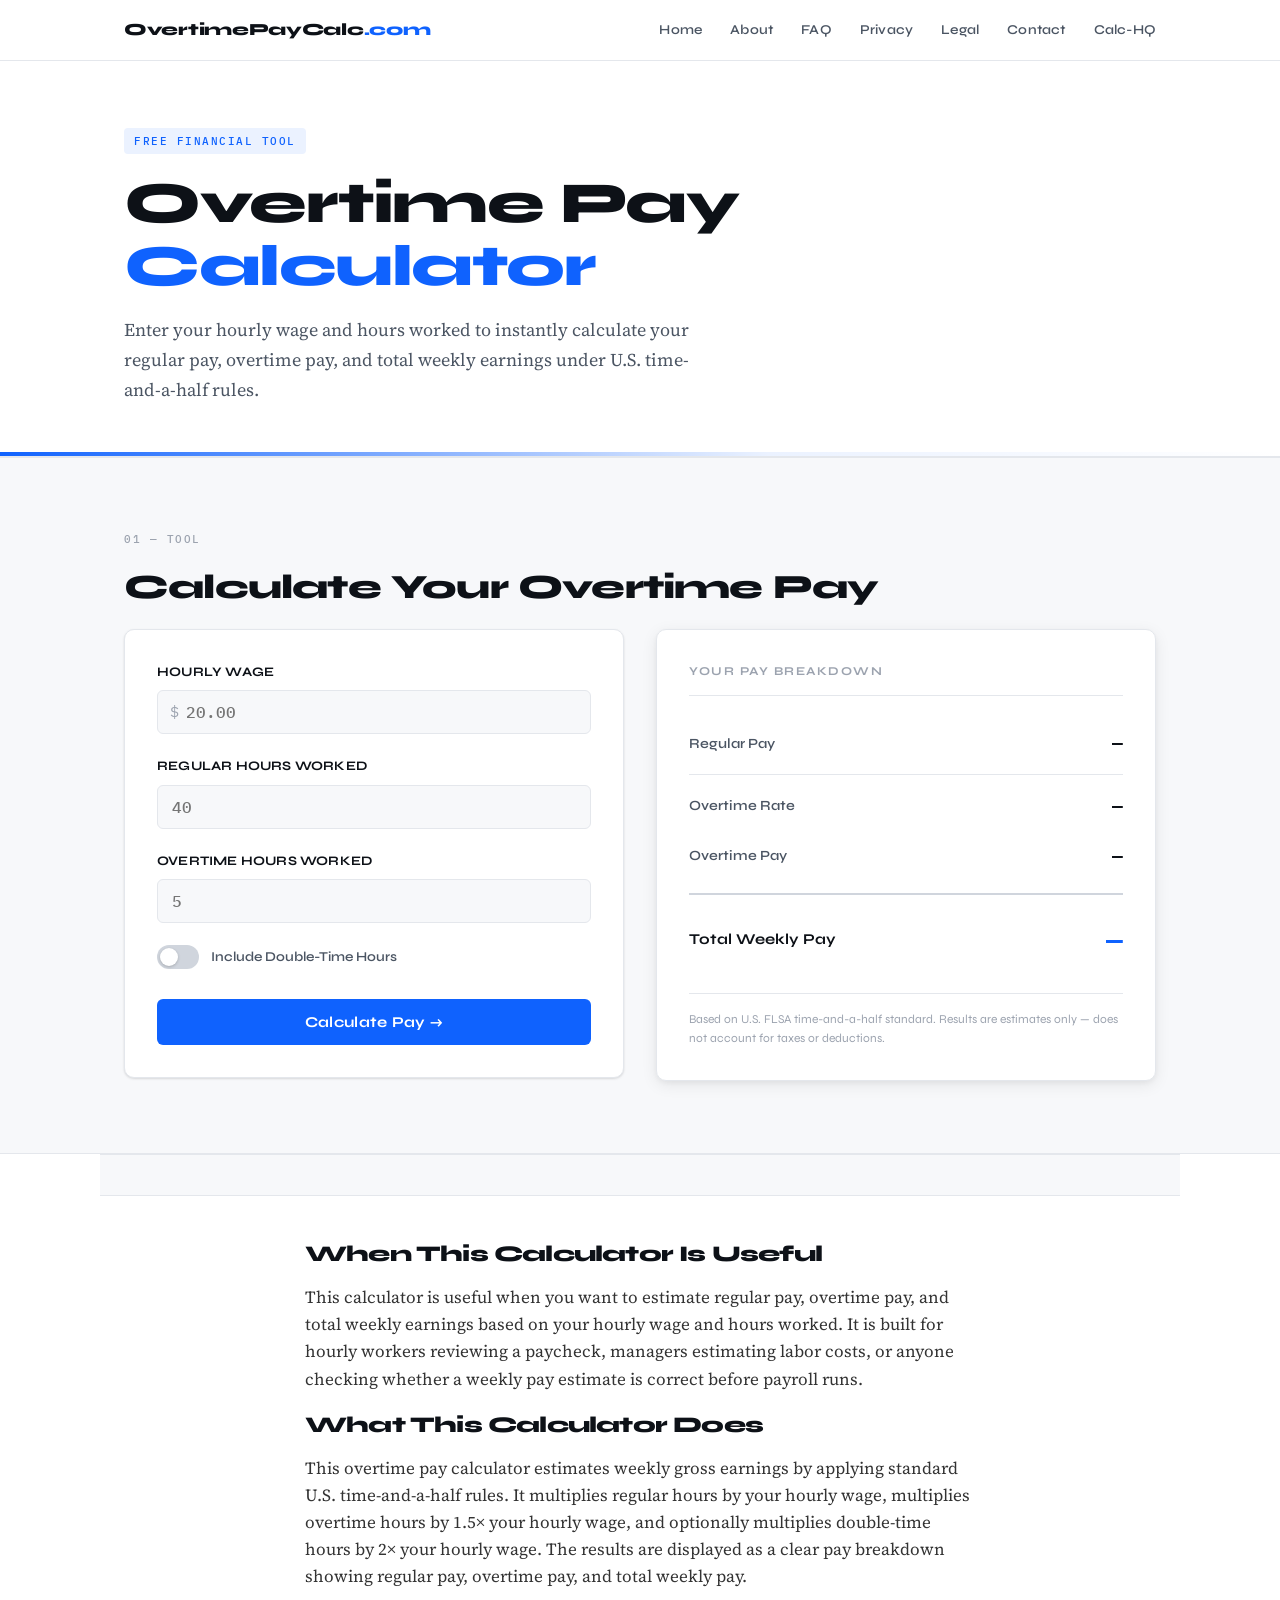
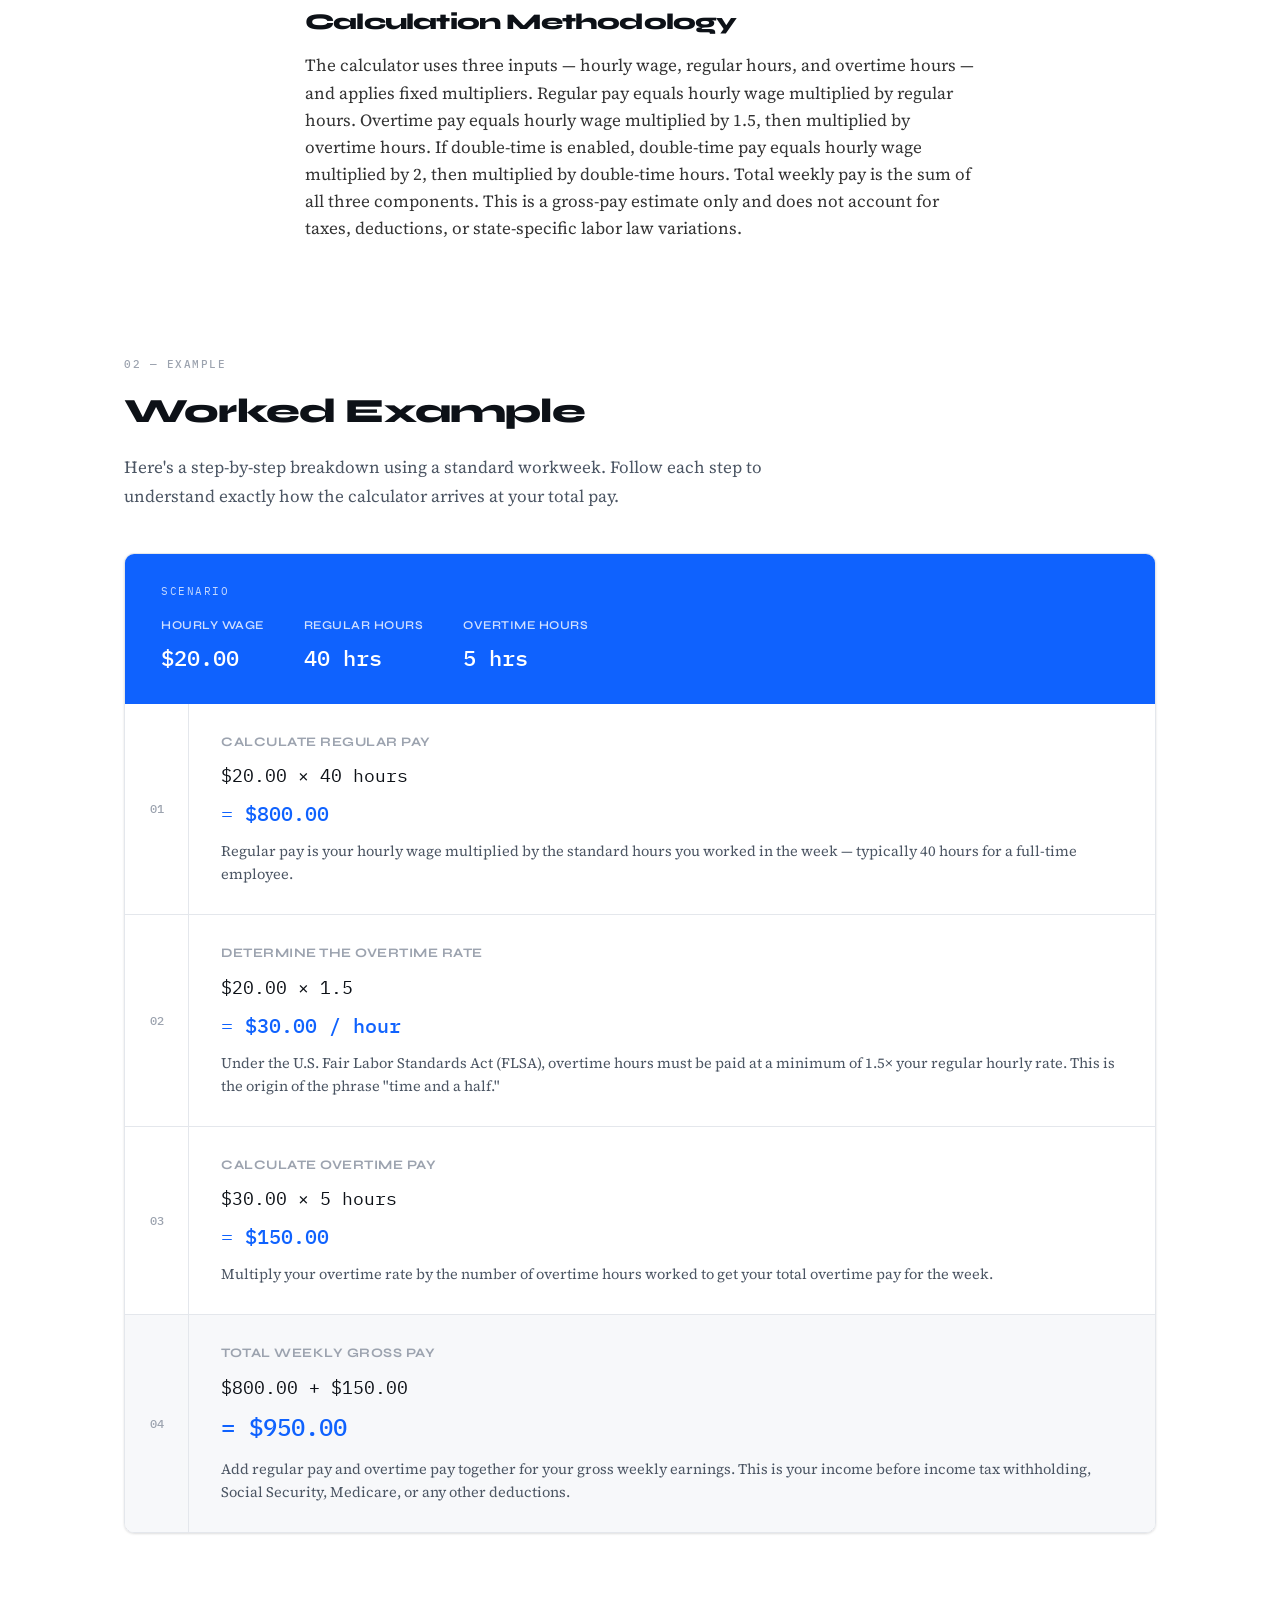
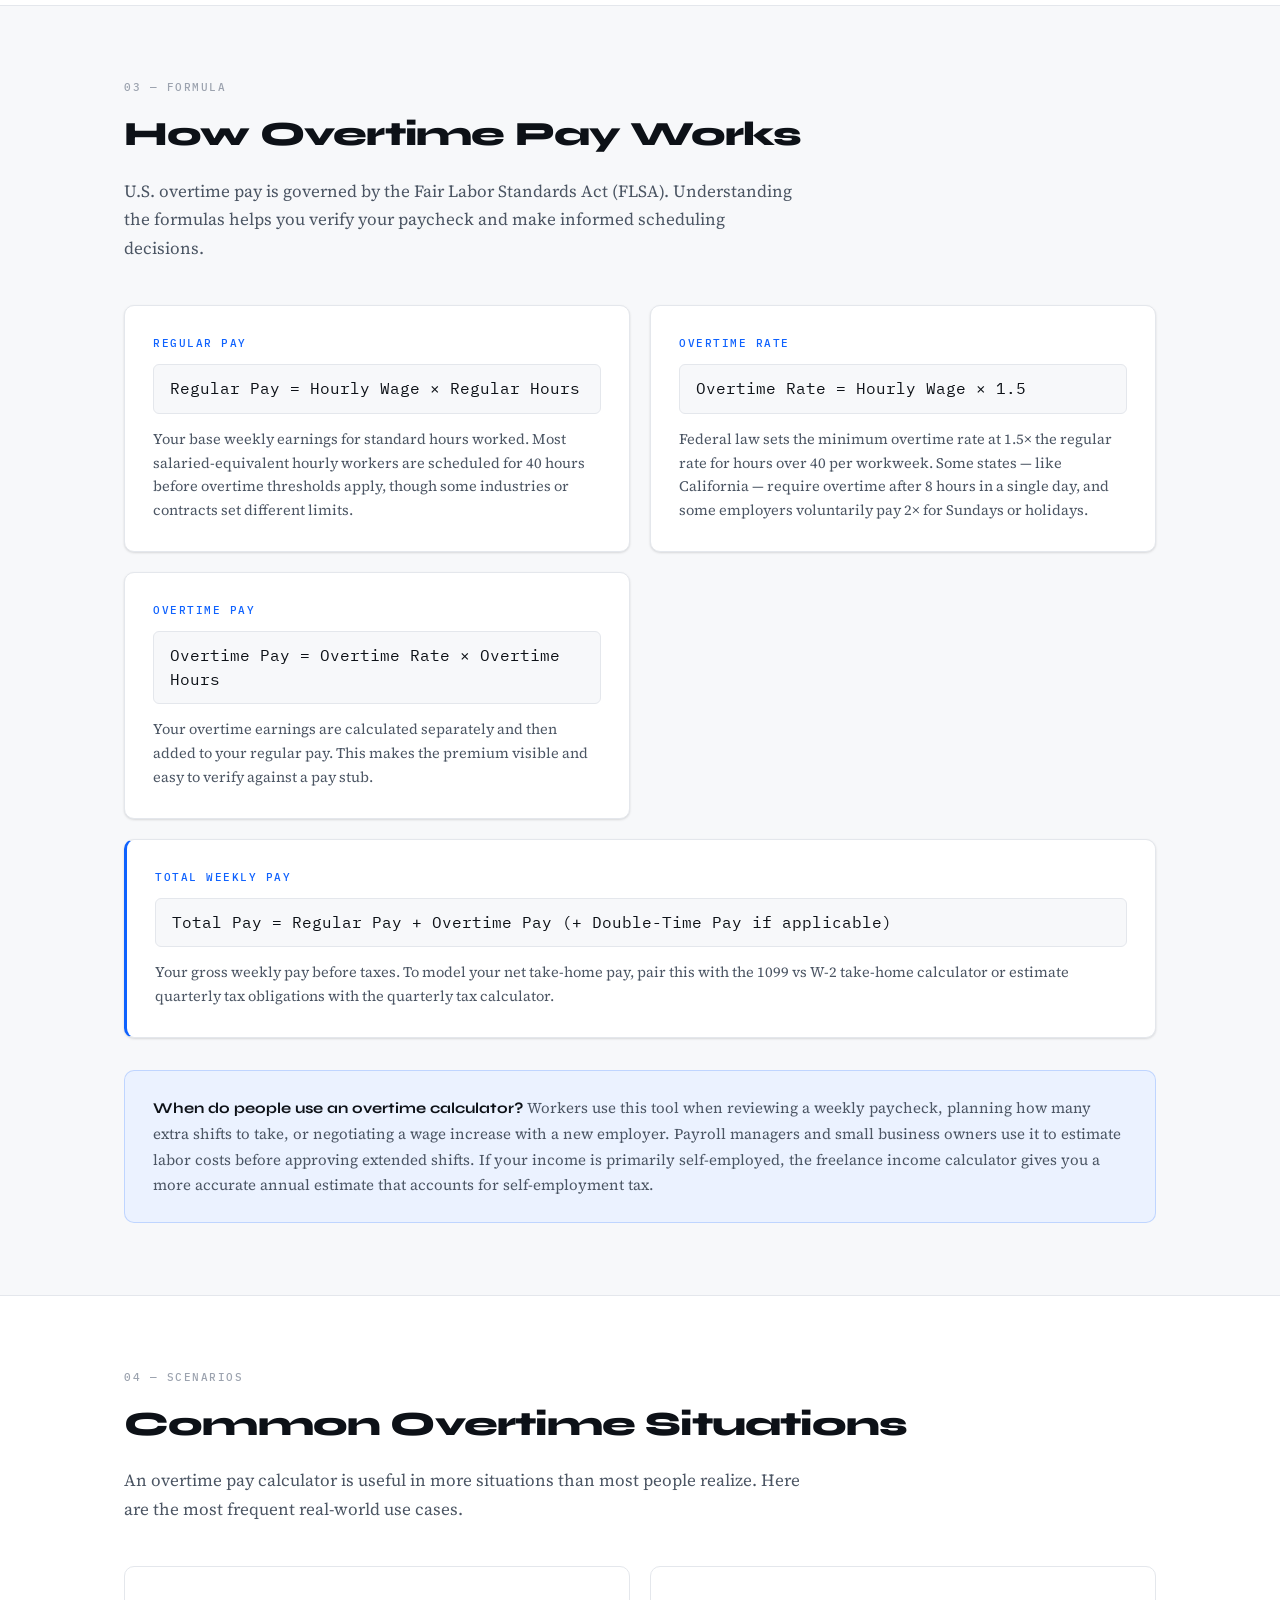
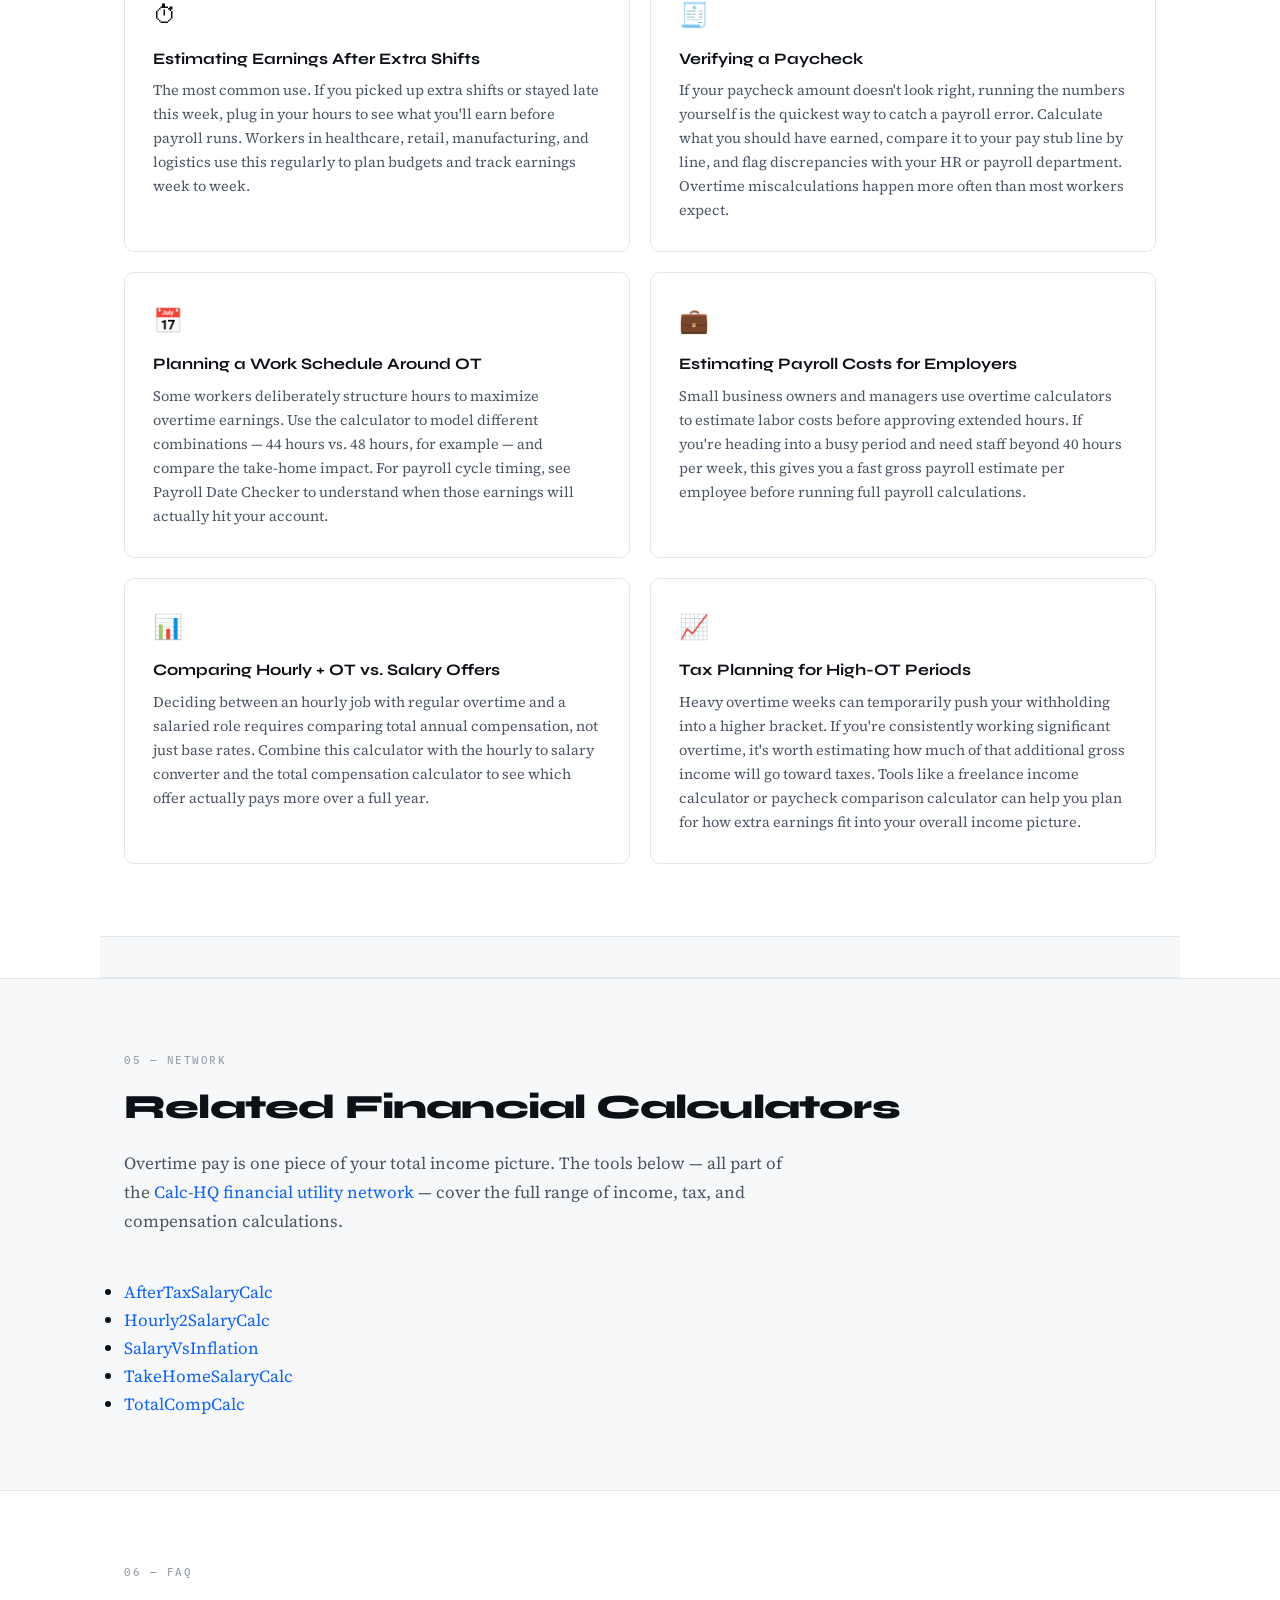
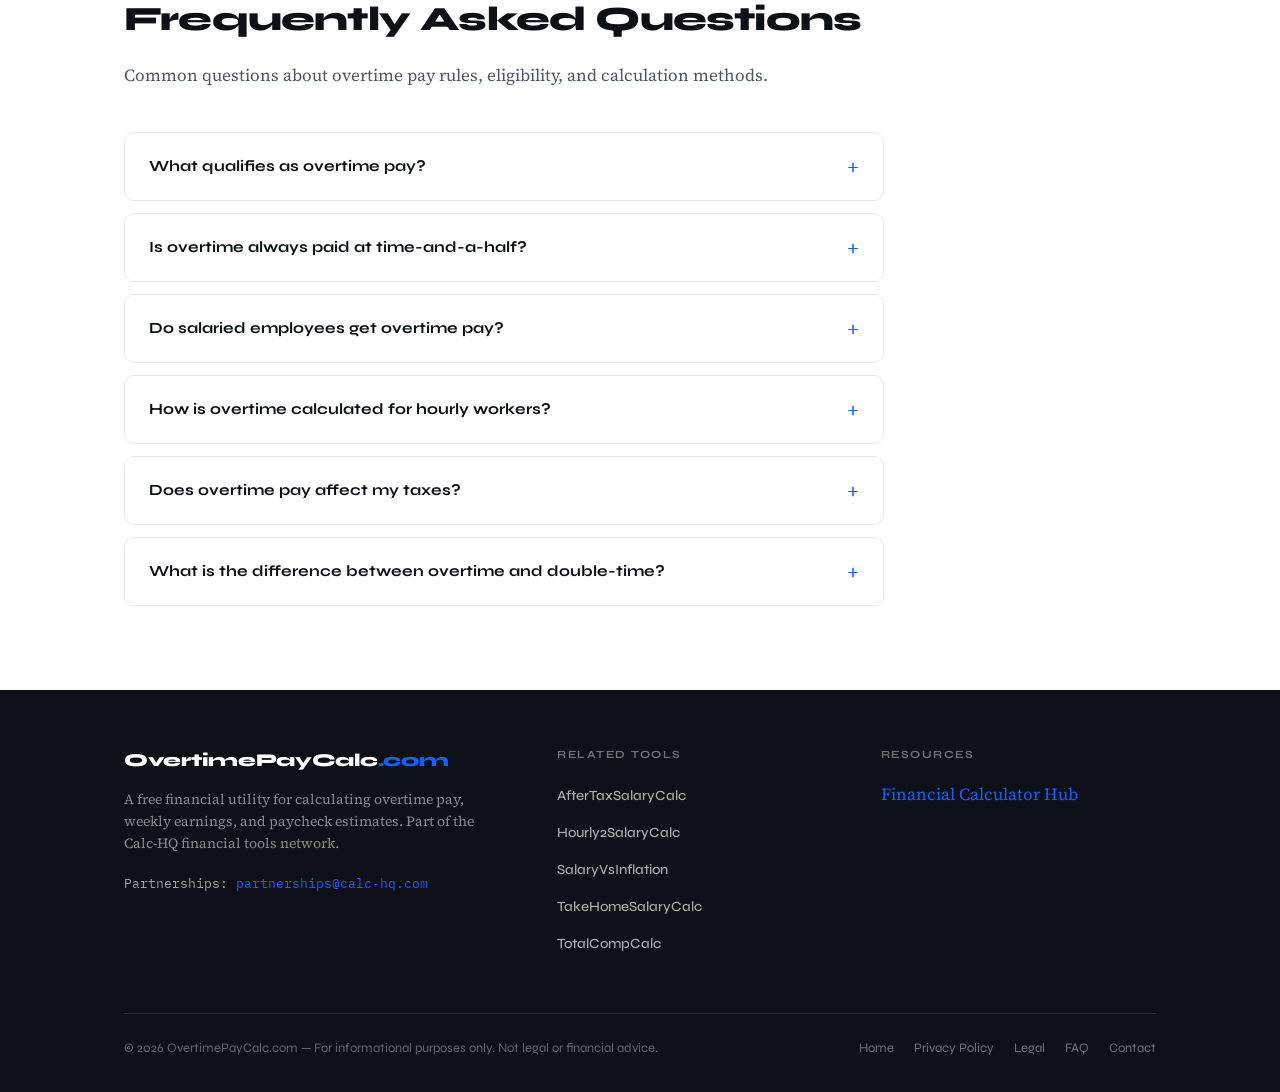
==== commit 84764e8d: "updated" ====
--- a/index.html
+++ b/index.html
@@ -2,37 +2,37 @@
 <html lang="en">
 <head>
   <meta charset="UTF-8" />
+  <link rel="canonical" href="https://overtimepaycalc.com/" />
   <meta name="viewport" content="width=device-width, initial-scale=1.0" />
   <title>Overtime Pay Calculator | OvertimePayCalc.com</title>
-  <meta name="description" content="Calculate your overtime pay instantly. Enter your hourly wage, regular hours, and overtime hours to see your total weekly earnings including time-and-a-half." />
-  <meta name="robots" content="index, follow" />
-  <link rel="canonical" href="https://overtimepaycalc.com/" />
-  <meta property="og:type" content="website" />
-  <meta property="og:title" content="Overtime Pay Calculator | OvertimePayCalc.com" />
-  <meta property="og:description" content="Calculate your overtime pay instantly. Enter your hourly wage, regular hours, and overtime hours to see your total weekly earnings including time-and-a-half." />
-  <meta property="og:url" content="https://overtimepaycalc.com/" />
+  <meta name="description" content="Calculate overtime pay, double-time pay, and total weekly earnings using hourly wage and hours worked." />
+  <meta name="robots" content="index,follow" />
   <meta name="google-adsense-account" content="ca-pub-7744853829365165" />
+  <link rel="icon" type="image/svg+xml" href="/assets/favicon.svg" />
   <script async src="https://pagead2.googlesyndication.com/pagead/js/adsbygoogle.js?client=ca-pub-7744853829365165" crossorigin="anonymous"></script>
   <link rel="preconnect" href="https://fonts.googleapis.com">
   <link rel="preconnect" href="https://fonts.gstatic.com" crossorigin>
   <link href="https://fonts.googleapis.com/css2?family=Syne:wght@400;600;700;800&family=IBM+Plex+Mono:wght@400;500&family=Source+Serif+4:ital,wght@0,400;0,500;1,400&display=swap" rel="stylesheet">
   <link rel="stylesheet" href="css/style.css" />
-  <script type="application/ld+json">
-  {
-    "@context": "https://schema.org",
-    "@type": "WebApplication",
-    "name": "Overtime Pay Calculator",
-    "url": "https://overtimepaycalc.com",
-    "description": "Calculate overtime pay and total weekly earnings based on hourly wage and hours worked.",
-    "applicationCategory": "FinanceApplication",
-    "operatingSystem": "Any",
-    "offers": { "@type": "Offer", "price": "0" }
+<script type="application/ld+json">
+{
+  "@context": "https://schema.org",
+  "@type": "WebApplication",
+  "name": "Overtime Pay Calculator",
+  "url": "https://overtimepaycalc.com",
+  "description": "Calculate overtime pay and total weekly earnings based on hourly wage and hours worked.",
+  "applicationCategory": "FinanceApplication",
+  "operatingSystem": "Any",
+  "offers": {
+    "@type": "Offer",
+    "price": "0"
   }
-  </script>
+}
+</script>
   <script src="network.js" defer></script>
   <script src="footer.js" defer></script>
+  <script src="ads.js" defer></script>
   <script src="config.js" defer></script>
-  <script src="ads.js" defer></script>
   <script src="app.js" defer></script>
 </head>
 <body>
@@ -40,14 +40,7 @@
   <header class="site-header">
     <div class="container header-inner">
       <a href="/" class="logo">OvertimePayCalc<span class="logo-dot">.com</span></a>
-      <nav class="header-nav">
-        <a href="index.html">Home</a>
-        <a href="faq.html">FAQ</a>
-        <a href="privacy.html">Privacy</a>
-        <a href="legal.html">Legal</a>
-        <a href="contact.html">Contact</a>
-        <a href="https://calc-hq.com/">Calc-HQ</a>
-      </nav>
+      <nav class="header-nav"><a href="index.html" class="active" aria-current="page">Home</a><a href="about.html">About</a><a href="faq.html">FAQ</a><a href="privacy.html">Privacy</a><a href="legal.html">Legal</a><a href="contact.html">Contact</a><a href="https://calc-hq.com/">Calc-HQ</a></nav>
     </div>
   </header>
 
@@ -151,7 +144,24 @@
     </section>
 
     <!-- AdSense -->
-    <div class="ad-unit container" id="ad-slot-top"></div>
+    <div class="ad-unit container">
+      <ins class="adsbygoogle" style="display:block" data-ad-client="ca-pub-7744853829365165" data-ad-slot="" data-ad-format="auto" data-full-width-responsive="true"></ins>
+      
+    </div>
+
+    <!-- ─── REQUIRED FRAMEWORK HEADINGS ─── -->
+    <section class="section calculator-explanation">
+      <div class="container">
+        <h2>When This Calculator Is Useful</h2>
+        <p>This calculator is useful when you want to estimate regular pay, overtime pay, and total weekly earnings based on your hourly wage and hours worked. It is built for hourly workers reviewing a paycheck, managers estimating labor costs, or anyone checking whether a weekly pay estimate is correct before payroll runs.</p>
+
+        <h2>What This Calculator Does</h2>
+        <p>This overtime pay calculator estimates weekly gross earnings by applying standard U.S. time-and-a-half rules. It multiplies regular hours by your hourly wage, multiplies overtime hours by 1.5× your hourly wage, and optionally multiplies double-time hours by 2× your hourly wage. The results are displayed as a clear pay breakdown showing regular pay, overtime pay, and total weekly pay.</p>
+
+        <h2>Calculation Methodology</h2>
+        <p>The calculator uses three inputs — hourly wage, regular hours, and overtime hours — and applies fixed multipliers. Regular pay equals hourly wage multiplied by regular hours. Overtime pay equals hourly wage multiplied by 1.5, then multiplied by overtime hours. If double-time is enabled, double-time pay equals hourly wage multiplied by 2, then multiplied by double-time hours. Total weekly pay is the sum of all three components. This is a gross-pay estimate only and does not account for taxes, deductions, or state-specific labor law variations.</p>
+      </div>
+    </section>
 
     <!-- ─── 02: EXAMPLE CALCULATION ─── -->
     <section class="section example-section" id="example">
@@ -304,7 +314,10 @@
     </section>
 
     <!-- AdSense -->
-    <div class="ad-unit container" id="ad-slot-bottom"></div>
+    <div class="ad-unit container">
+      <ins class="adsbygoogle" style="display:block" data-ad-client="ca-pub-7744853829365165" data-ad-slot="" data-ad-format="auto" data-full-width-responsive="true"></ins>
+      
+    </div>
 
     <!-- ─── 05: RELATED CALCULATORS ─── -->
     <section class="section related-section" id="related">
@@ -390,65 +403,10 @@
       </div>
     </section>
 
+  
   </main>
 
-  <section class="calculator-explanation">
-    <h2>Example Overtime Pay Calculation</h2>
-    <p>This calculator estimates overtime pay using the most common overtime rule: time-and-a-half (1.5× the hourly rate).</p>
-    <p><strong>Example:</strong></p>
-    <ul>
-      <li>Hourly rate: $20</li>
-      <li>Overtime hours: 10</li>
-      <li>Overtime multiplier: 1.5×</li>
-    </ul>
-    <p><strong>Calculation:</strong></p>
-    <p>$20 × 1.5 × 10 = <strong>$300 overtime pay</strong></p>
-    <p>This means a worker earning $20 per hour would receive an additional $300 in overtime earnings for 10 overtime hours.</p>
-  </section>
-
-  <section class="calculator-explanation">
-    <h2>Overtime Pay Formula</h2>
-    <p>Overtime pay is calculated using the following formula:</p>
-    <p><strong>Overtime Pay = Hourly Rate × Overtime Multiplier × Overtime Hours</strong></p>
-    <p>The overtime multiplier depends on employer policy or labor regulations.</p>
-    <ul>
-      <li>1.5× hourly rate — the most common overtime rule</li>
-      <li>2× hourly rate — double time, sometimes used for holidays or extended shifts</li>
-    </ul>
-    <p>This calculator allows you to estimate how much additional pay is earned when overtime hours are worked.</p>
-  </section>
-
-  <section class="calculator-explanation">
-    <h2>What This Calculator Does</h2>
-    <p>This calculator estimates regular pay, overtime pay, and total weekly earnings based on an hourly wage, regular hours, and overtime hours worked under a standard time-and-a-half overtime model.</p>
-
-    <h2>Calculation Methodology</h2>
-    <p>This calculator estimates overtime pay using a simple step-by-step process.</p>
-    <ol>
-      <li>The calculator identifies the employee's regular hourly wage.</li>
-      <li>The overtime rate is calculated as 1.5 times the regular hourly wage (time-and-a-half).</li>
-      <li>The overtime rate is multiplied by the number of overtime hours worked.</li>
-    </ol>
-    <p>The result shows the estimated overtime earnings based on the entered wage and overtime hours.</p>
-    <p>This calculator provides an estimate for planning purposes and does not account for specific employer policies, collective agreements, or regional labor regulations.</p>
-  </section>
-
-  <section class="calculator-explanation">
-    <h2>Common Overtime Pay Scenarios</h2>
-    <p>Workers often use an overtime calculator to estimate additional earnings in situations such as:</p>
-    <ul>
-      <li>Working more than the standard 40 hours per week</li>
-      <li>Calculating time-and-a-half overtime pay</li>
-      <li>Estimating double-time pay for holidays</li>
-      <li>Estimating earnings from extra shifts</li>
-      <li>Checking payroll estimates before receiving a paycheck</li>
-    </ul>
-    <p>This tool provides an estimate based on the overtime hours and pay rate entered.</p>
-  </section>
-
-
-  <!-- FOOTER -->
-  <footer class="site-footer">
+<footer class="site-footer">
     <div class="container">
       <div class="footer-grid">
 
@@ -463,17 +421,21 @@
           <ul class="footer-links" id="footer-related-tools"></ul>
         </div>
 
-        
+        <div>
+          <div class="footer-col-title">Resources</div>
+          <div class="footer-resources"><a href="https://calc-hq.com" target="_blank" rel="noopener">Financial Calculator Hub</a></div>
+        </div>
 
       </div>
 
       <div class="footer-bottom">
         <span>© 2026 OvertimePayCalc.com — For informational purposes only. Not legal or financial advice.</span>
         <div class="footer-bottom-links">
+          <a href="index.html">Home</a>
           <a href="privacy.html">Privacy Policy</a>
           <a href="legal.html">Legal</a>
+          <a href="faq.html">FAQ</a>
           <a href="contact.html">Contact</a>
-          <a href="faq.html">FAQ</a>
         </div>
       </div>
     </div>
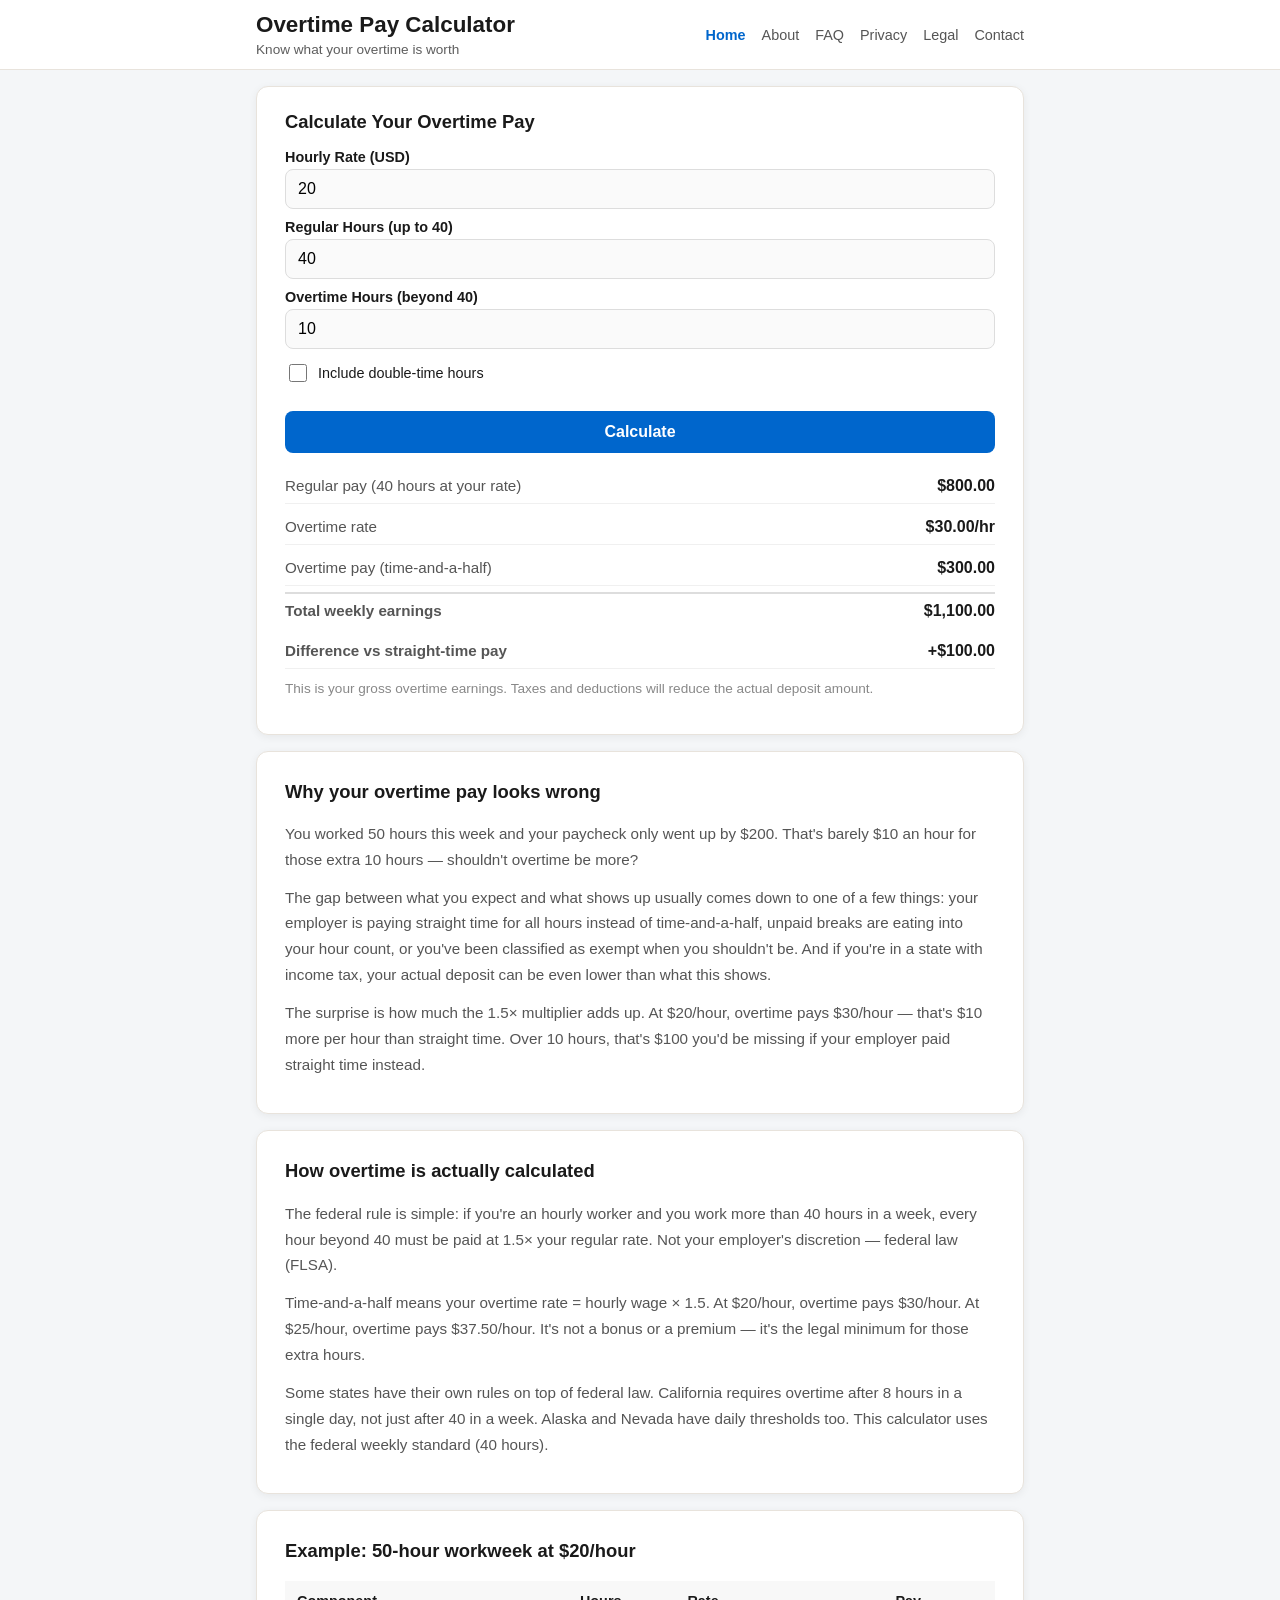
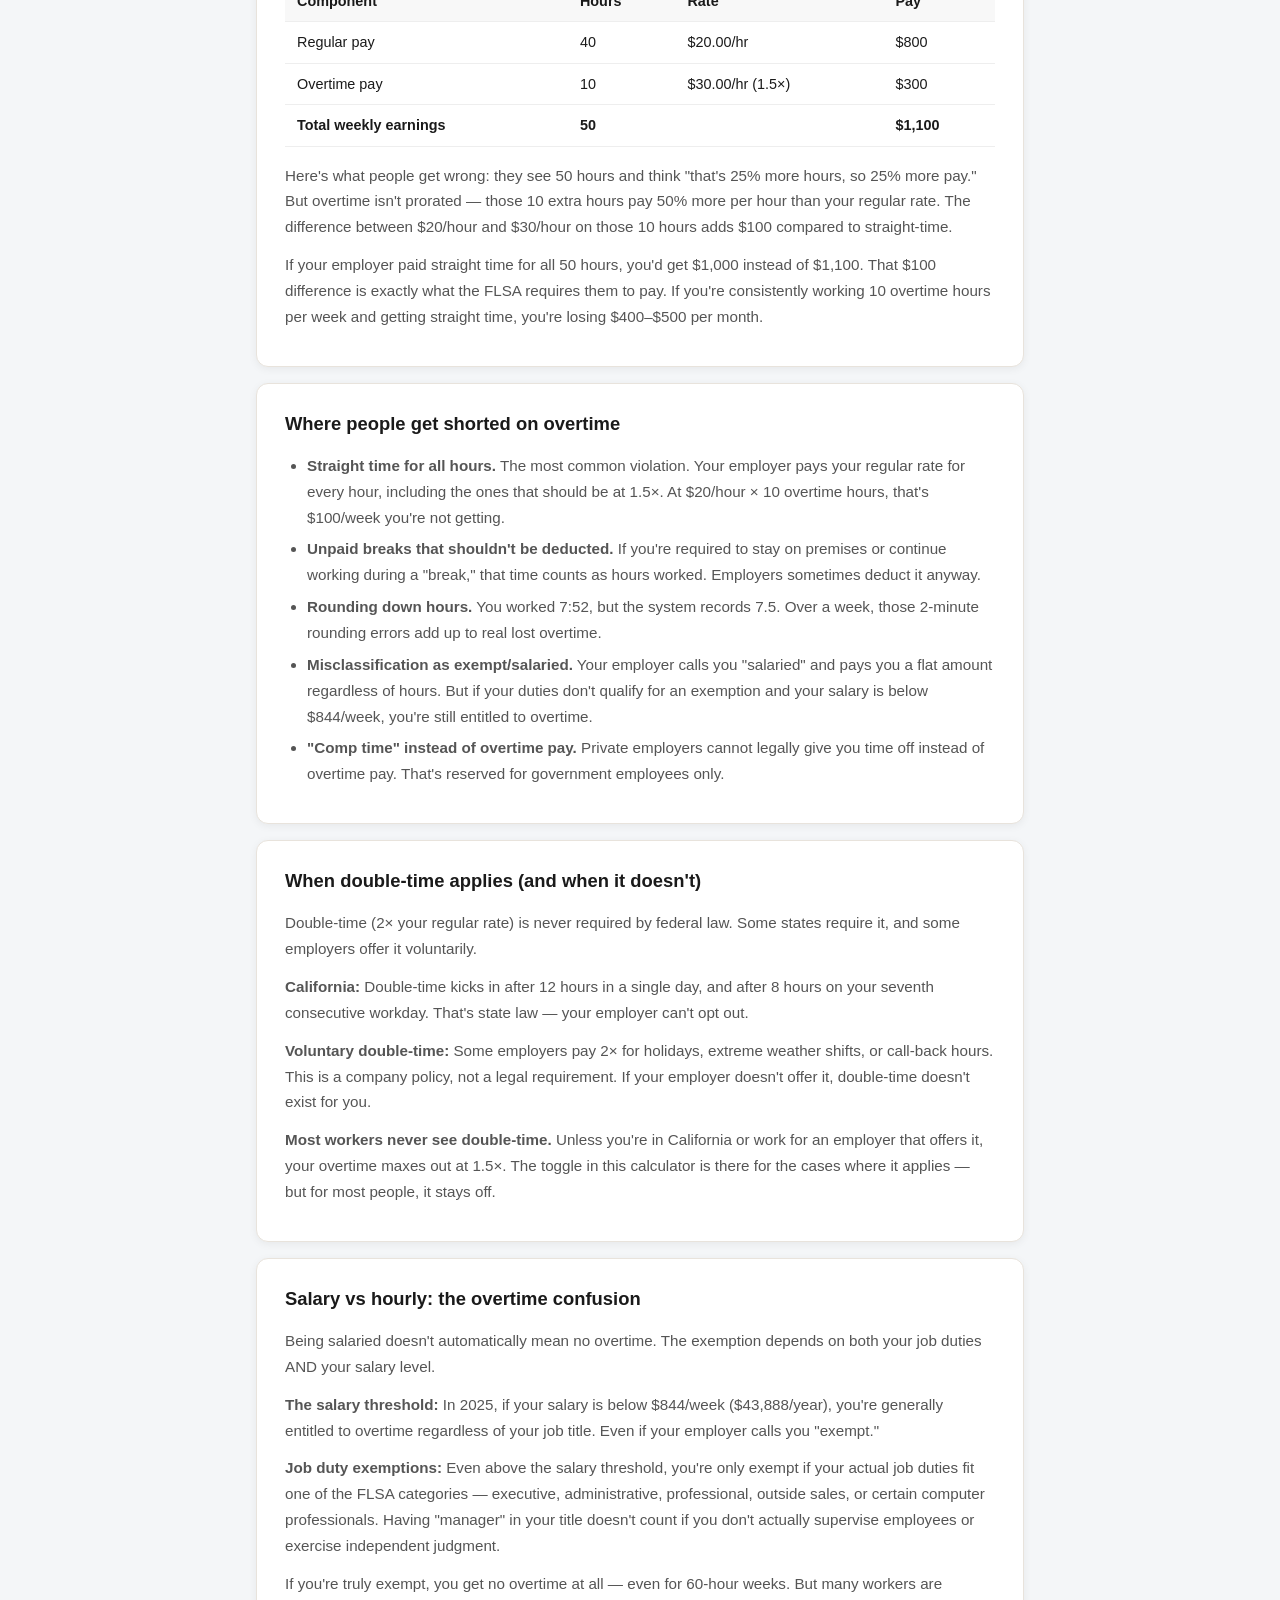
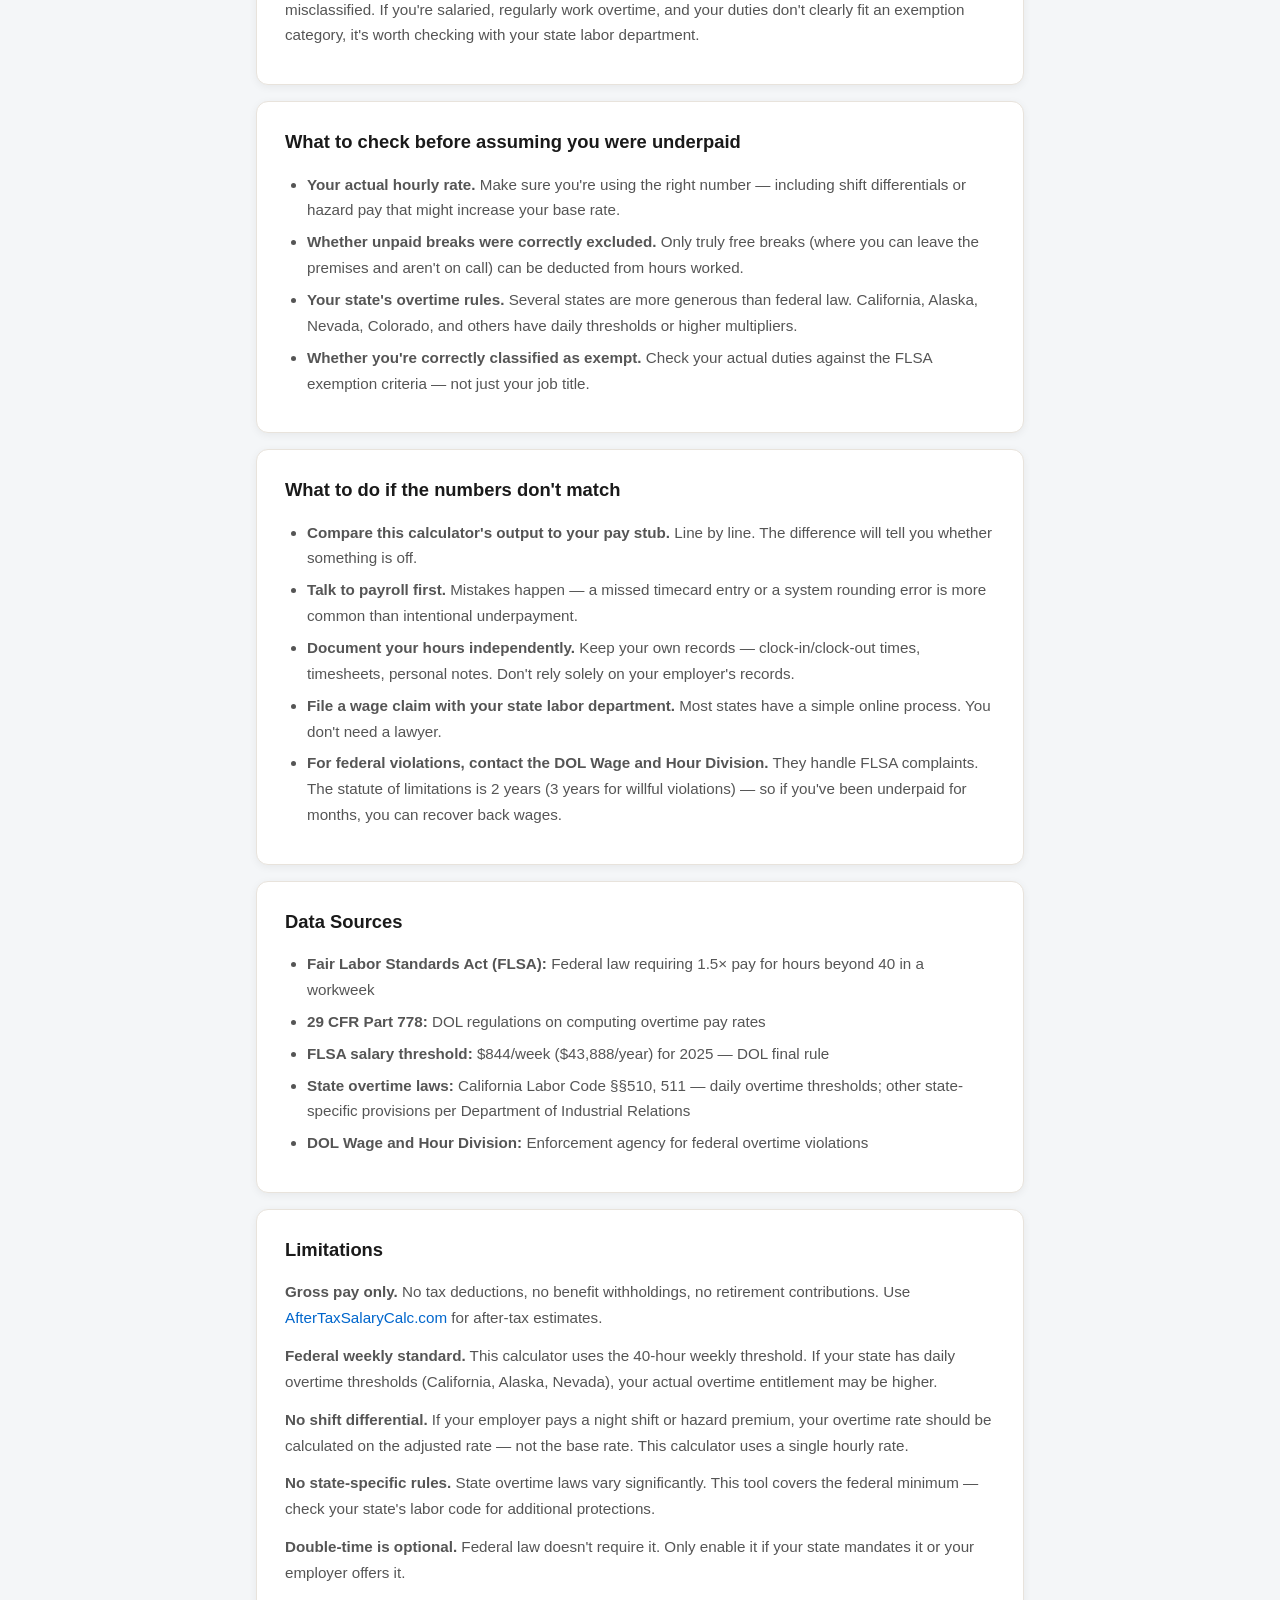
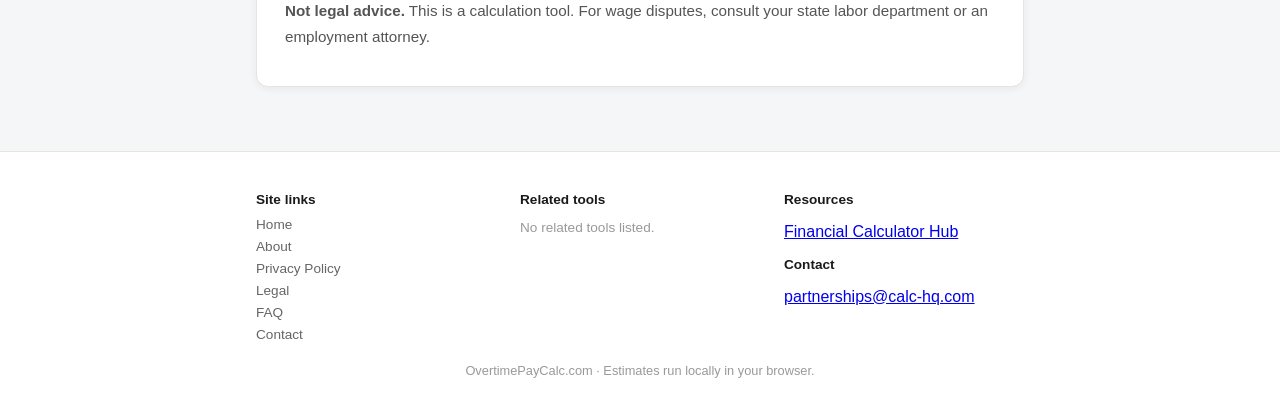
==== commit e3ef84b6: "Full rebuild: authority content, cluster-aware network.js, layout repair - Replace network.js with c" ====
--- a/index.html
+++ b/index.html
@@ -1,447 +1,179 @@
-<!DOCTYPE html>
+<!doctype html>
 <html lang="en">
 <head>
-  <meta charset="UTF-8" />
-  <link rel="canonical" href="https://overtimepaycalc.com/" />
-  <meta name="viewport" content="width=device-width, initial-scale=1.0" />
+  <meta charset="utf-8">
+  <meta name="viewport" content="width=device-width, initial-scale=1">
   <title>Overtime Pay Calculator | OvertimePayCalc.com</title>
-  <meta name="description" content="Calculate overtime pay, double-time pay, and total weekly earnings using hourly wage and hours worked." />
-  <meta name="robots" content="index,follow" />
-  <meta name="google-adsense-account" content="ca-pub-7744853829365165" />
-  <link rel="icon" type="image/svg+xml" href="/assets/favicon.svg" />
+  <meta name="description" content="Calculate overtime pay at 1.5× and double-time at 2×. Enter your hourly rate and hours worked to see your expected weekly earnings.">
+  <link rel="canonical" href="https://overtimepaycalc.com/">
+  <meta name="robots" content="index, follow">
+  <meta name="google-adsense-account" content="ca-pub-7744853829365165">
+  <meta property="og:type" content="website">
+  <meta property="og:title" content="Overtime Pay Calculator | OvertimePayCalc.com">
+  <meta property="og:description" content="Calculate overtime pay at time-and-a-half and double-time. See your expected weekly earnings.">
+  <meta property="og:url" content="https://overtimepaycalc.com/">
+  <meta property="og:site_name" content="OvertimePayCalc.com">
+  <meta name="twitter:card" content="summary">
+  <link rel="icon" type="image/svg+xml" href="/assets/favicon.svg">
   <script async src="https://pagead2.googlesyndication.com/pagead/js/adsbygoogle.js?client=ca-pub-7744853829365165" crossorigin="anonymous"></script>
-  <link rel="preconnect" href="https://fonts.googleapis.com">
-  <link rel="preconnect" href="https://fonts.gstatic.com" crossorigin>
-  <link href="https://fonts.googleapis.com/css2?family=Syne:wght@400;600;700;800&family=IBM+Plex+Mono:wght@400;500&family=Source+Serif+4:ital,wght@0,400;0,500;1,400&display=swap" rel="stylesheet">
-  <link rel="stylesheet" href="css/style.css" />
-<script type="application/ld+json">
-{
-  "@context": "https://schema.org",
-  "@type": "WebApplication",
-  "name": "Overtime Pay Calculator",
-  "url": "https://overtimepaycalc.com",
-  "description": "Calculate overtime pay and total weekly earnings based on hourly wage and hours worked.",
-  "applicationCategory": "FinanceApplication",
-  "operatingSystem": "Any",
-  "offers": {
-    "@type": "Offer",
-    "price": "0"
-  }
-}
-</script>
-  <script src="network.js" defer></script>
-  <script src="footer.js" defer></script>
-  <script src="ads.js" defer></script>
-  <script src="config.js" defer></script>
-  <script src="app.js" defer></script>
+  <link rel="stylesheet" href="styles.css?v=overtime-fix-0502">
+<script type="application/ld+json">{"@context":"https://schema.org","@type":"WebApplication","name":"Overtime Pay Calculator","applicationCategory":"FinanceApplication","operatingSystem":"Any","url":"https://overtimepaycalc.com/","description":"Calculate overtime pay at time-and-a-half and double-time rates based on hourly wage and hours worked.","offers":{"@type":"Offer","price":"0","priceCurrency":"USD"}}</script>
 </head>
 <body>
+<header class="site-header">
+  <div class="wrap header-inner">
+    <div class="brand">
+      <h1>Overtime Pay Calculator</h1>
+      <p>Know what your overtime is worth</p>
+    </div>
+    <div data-site-header-nav></div>
+  </div>
+</header>
+<main class="wrap">
+  <section class="hero">
+    <h2>Calculate Your Overtime Pay</h2>
+    <div class="form-card">
+      <form id="calcForm" onsubmit="event.preventDefault(); calculate();">
+        <div class="field">
+          <label for="hourlyWage">Hourly Rate (USD)</label>
+          <input id="hourlyWage" type="number" min="0" step="0.01" placeholder="e.g. 20" value="20">
+        </div>
+        <div class="field">
+          <label for="regularHours">Regular Hours (up to 40)</label>
+          <input id="regularHours" type="number" min="0" step="0.5" placeholder="e.g. 40" value="40">
+        </div>
+        <div class="field">
+          <label for="overtimeHours">Overtime Hours (beyond 40)</label>
+          <input id="overtimeHours" type="number" min="0" step="0.5" placeholder="e.g. 10" value="10">
+        </div>
+        <div class="checkbox-group">
+          <input type="checkbox" id="doubleTime">
+          <label for="doubleTime">Include double-time hours</label>
+        </div>
+        <div class="field" id="doubleTimeRow" style="display:none;">
+          <label for="doubleTimeHours">Double-Time Hours (2× rate)</label>
+          <input id="doubleTimeHours" type="number" min="0" step="0.5" placeholder="e.g. 0" value="0">
+        </div>
+        <button type="submit" class="btn">Calculate</button>
+      </form>
+    </div>
+    <div id="calcResults" style="display:none;">
+      <div class="result-grid">
+        <div class="result-row"><span class="result-label">Regular pay (40 hours at your rate)</span><span class="result-value" id="regularPay">—</span></div>
+        <div class="result-row"><span class="result-label">Overtime rate</span><span class="result-value" id="overtimeRate">—</span></div>
+        <div class="result-row"><span class="result-label">Overtime pay (time-and-a-half)</span><span class="result-value" id="overtimePay">—</span></div>
+        <div id="doubleTimeResults" style="display:none;">
+          <div class="result-row"><span class="result-label">Double-time rate</span><span class="result-value" id="doubleTimeRate">—</span></div>
+          <div class="result-row"><span class="result-label">Double-time pay</span><span class="result-value" id="doubleTimePay">—</span></div>
+        </div>
+        <div class="result-row total"><span class="result-label">Total weekly earnings</span><span class="result-value" id="totalPay">—</span></div>
+        <div class="result-row net"><span class="result-label">Difference vs straight-time pay</span><span class="result-value" id="overtimeBonus">—</span></div>
+      </div>
+      <p class="result-note">This is your gross overtime earnings. Taxes and deductions will reduce the actual deposit amount.</p>
+    </div>
+  </section>
 
-  <header class="site-header">
-    <div class="container header-inner">
-      <a href="/" class="logo">OvertimePayCalc<span class="logo-dot">.com</span></a>
-      <nav class="header-nav"><a href="index.html" class="active" aria-current="page">Home</a><a href="about.html">About</a><a href="faq.html">FAQ</a><a href="privacy.html">Privacy</a><a href="legal.html">Legal</a><a href="contact.html">Contact</a><a href="https://calc-hq.com/">Calc-HQ</a></nav>
-    </div>
-  </header>
+  <section class="section-card">
+    <h2>Why your overtime pay looks wrong</h2>
+    <p>You worked 50 hours this week and your paycheck only went up by $200. That's barely $10 an hour for those extra 10 hours — shouldn't overtime be more?</p>
+    <p>The gap between what you expect and what shows up usually comes down to one of a few things: your employer is paying straight time for all hours instead of time-and-a-half, unpaid breaks are eating into your hour count, or you've been classified as exempt when you shouldn't be. And if you're in a state with income tax, your actual deposit can be even lower than what this shows.</p>
+    <p>The surprise is how much the 1.5× multiplier adds up. At $20/hour, overtime pays $30/hour — that's $10 more per hour than straight time. Over 10 hours, that's $100 you'd be missing if your employer paid straight time instead.</p>
+  </section>
 
-  <main>
+  <section class="section-card">
+    <h2>How overtime is actually calculated</h2>
+    <p>The federal rule is simple: if you're an hourly worker and you work more than 40 hours in a week, every hour beyond 40 must be paid at 1.5× your regular rate. Not your employer's discretion — federal law (FLSA).</p>
+    <p>Time-and-a-half means your overtime rate = hourly wage × 1.5. At $20/hour, overtime pays $30/hour. At $25/hour, overtime pays $37.50/hour. It's not a bonus or a premium — it's the legal minimum for those extra hours.</p>
+    <p>Some states have their own rules on top of federal law. California requires overtime after 8 hours in a single day, not just after 40 in a week. Alaska and Nevada have daily thresholds too. This calculator uses the federal weekly standard (40 hours).</p>
+  </section>
 
-    <!-- HERO -->
-    <section class="hero">
-      <div class="container">
-        <div class="hero-label">Free Financial Tool</div>
-        <h1>Overtime Pay <span class="accent">Calculator</span></h1>
-        <p class="hero-sub">Enter your hourly wage and hours worked to instantly calculate your regular pay, overtime pay, and total weekly earnings under U.S. time-and-a-half rules.</p>
-      </div>
-      <div class="hero-rule"></div>
-    </section>
+  <section class="section-card">
+    <h2>Example: 50-hour workweek at $20/hour</h2>
+    <table class="example-table">
+      <tr><th>Component</th><th>Hours</th><th>Rate</th><th>Pay</th></tr>
+      <tr><td>Regular pay</td><td>40</td><td>$20.00/hr</td><td>$800</td></tr>
+      <tr><td>Overtime pay</td><td>10</td><td>$30.00/hr (1.5×)</td><td>$300</td></tr>
+      <tr><td><strong>Total weekly earnings</strong></td><td><strong>50</strong></td><td></td><td><strong>$1,100</strong></td></tr>
+    </table>
+    <p>Here's what people get wrong: they see 50 hours and think "that's 25% more hours, so 25% more pay." But overtime isn't prorated — those 10 extra hours pay 50% more per hour than your regular rate. The difference between $20/hour and $30/hour on those 10 hours adds $100 compared to straight-time.</p>
+    <p>If your employer paid straight time for all 50 hours, you'd get $1,000 instead of $1,100. That $100 difference is exactly what the FLSA requires them to pay. If you're consistently working 10 overtime hours per week and getting straight time, you're losing $400–$500 per month.</p>
+  </section>
 
-    <!-- ─── 01: CALCULATOR ─── -->
-    <section class="section calc-section" id="calculator">
-      <div class="container">
-        <div class="section-tag">01 — Tool</div>
-        <h2>Calculate Your Overtime Pay</h2>
+  <section class="section-card">
+    <h2>Where people get shorted on overtime</h2>
+    <ul>
+      <li><strong>Straight time for all hours.</strong> The most common violation. Your employer pays your regular rate for every hour, including the ones that should be at 1.5×. At $20/hour × 10 overtime hours, that's $100/week you're not getting.</li>
+      <li><strong>Unpaid breaks that shouldn't be deducted.</strong> If you're required to stay on premises or continue working during a "break," that time counts as hours worked. Employers sometimes deduct it anyway.</li>
+      <li><strong>Rounding down hours.</strong> You worked 7:52, but the system records 7.5. Over a week, those 2-minute rounding errors add up to real lost overtime.</li>
+      <li><strong>Misclassification as exempt/salaried.</strong> Your employer calls you "salaried" and pays you a flat amount regardless of hours. But if your duties don't qualify for an exemption and your salary is below $844/week, you're still entitled to overtime.</li>
+      <li><strong>"Comp time" instead of overtime pay.</strong> Private employers cannot legally give you time off instead of overtime pay. That's reserved for government employees only.</li>
+    </ul>
+  </section>
 
-        <div class="calc-grid">
-          <div class="calc-inputs">
+  <section class="section-card">
+    <h2>When double-time applies (and when it doesn't)</h2>
+    <p>Double-time (2× your regular rate) is never required by federal law. Some states require it, and some employers offer it voluntarily.</p>
+    <p><strong>California:</strong> Double-time kicks in after 12 hours in a single day, and after 8 hours on your seventh consecutive workday. That's state law — your employer can't opt out.</p>
+    <p><strong>Voluntary double-time:</strong> Some employers pay 2× for holidays, extreme weather shifts, or call-back hours. This is a company policy, not a legal requirement. If your employer doesn't offer it, double-time doesn't exist for you.</p>
+    <p><strong>Most workers never see double-time.</strong> Unless you're in California or work for an employer that offers it, your overtime maxes out at 1.5×. The toggle in this calculator is there for the cases where it applies — but for most people, it stays off.</p>
+  </section>
 
-            <div class="input-group">
-              <label for="hourlyWage">Hourly Wage</label>
-              <div class="input-wrap">
-                <span class="input-prefix">$</span>
-                <input type="number" id="hourlyWage" placeholder="20.00" min="0" step="0.01" />
-              </div>
-            </div>
+  <section class="section-card">
+    <h2>Salary vs hourly: the overtime confusion</h2>
+    <p>Being salaried doesn't automatically mean no overtime. The exemption depends on both your job duties AND your salary level.</p>
+    <p><strong>The salary threshold:</strong> In 2025, if your salary is below $844/week ($43,888/year), you're generally entitled to overtime regardless of your job title. Even if your employer calls you "exempt."</p>
+    <p><strong>Job duty exemptions:</strong> Even above the salary threshold, you're only exempt if your actual job duties fit one of the FLSA categories — executive, administrative, professional, outside sales, or certain computer professionals. Having "manager" in your title doesn't count if you don't actually supervise employees or exercise independent judgment.</p>
+    <p>If you're truly exempt, you get no overtime at all — even for 60-hour weeks. But many workers are misclassified. If you're salaried, regularly work overtime, and your duties don't clearly fit an exemption category, it's worth checking with your state labor department.</p>
+  </section>
 
-            <div class="input-group">
-              <label for="regularHours">Regular Hours Worked</label>
-              <input type="number" id="regularHours" placeholder="40" min="0" step="0.5" />
-            </div>
+  <section class="section-card">
+    <h2>What to check before assuming you were underpaid</h2>
+    <ul>
+      <li><strong>Your actual hourly rate.</strong> Make sure you're using the right number — including shift differentials or hazard pay that might increase your base rate.</li>
+      <li><strong>Whether unpaid breaks were correctly excluded.</strong> Only truly free breaks (where you can leave the premises and aren't on call) can be deducted from hours worked.</li>
+      <li><strong>Your state's overtime rules.</strong> Several states are more generous than federal law. California, Alaska, Nevada, Colorado, and others have daily thresholds or higher multipliers.</li>
+      <li><strong>Whether you're correctly classified as exempt.</strong> Check your actual duties against the FLSA exemption criteria — not just your job title.</li>
+    </ul>
+  </section>
 
-            <div class="input-group">
-              <label for="overtimeHours">Overtime Hours Worked</label>
-              <input type="number" id="overtimeHours" placeholder="5" min="0" step="0.5" />
-            </div>
+  <section class="section-card">
+    <h2>What to do if the numbers don't match</h2>
+    <ul>
+      <li><strong>Compare this calculator's output to your pay stub.</strong> Line by line. The difference will tell you whether something is off.</li>
+      <li><strong>Talk to payroll first.</strong> Mistakes happen — a missed timecard entry or a system rounding error is more common than intentional underpayment.</li>
+      <li><strong>Document your hours independently.</strong> Keep your own records — clock-in/clock-out times, timesheets, personal notes. Don't rely solely on your employer's records.</li>
+      <li><strong>File a wage claim with your state labor department.</strong> Most states have a simple online process. You don't need a lawyer.</li>
+      <li><strong>For federal violations, contact the DOL Wage and Hour Division.</strong> They handle FLSA complaints. The statute of limitations is 2 years (3 years for willful violations) — so if you've been underpaid for months, you can recover back wages.</li>
+    </ul>
+  </section>
 
-            <div class="toggle-group">
-              <label class="toggle-label">
-                <input type="checkbox" id="doubleTime" />
-                <span class="toggle-switch"></span>
-                <span class="toggle-text">Include Double-Time Hours</span>
-              </label>
-            </div>
+  <section class="section-card">
+    <h2>Data Sources</h2>
+    <ul>
+      <li><strong>Fair Labor Standards Act (FLSA):</strong> Federal law requiring 1.5× pay for hours beyond 40 in a workweek</li>
+      <li><strong>29 CFR Part 778:</strong> DOL regulations on computing overtime pay rates</li>
+      <li><strong>FLSA salary threshold:</strong> $844/week ($43,888/year) for 2025 — DOL final rule</li>
+      <li><strong>State overtime laws:</strong> California Labor Code §§510, 511 — daily overtime thresholds; other state-specific provisions per Department of Industrial Relations</li>
+      <li><strong>DOL Wage and Hour Division:</strong> Enforcement agency for federal overtime violations</li>
+    </ul>
+  </section>
 
-            <div class="double-time-row" id="doubleTimeRow" style="display:none;">
-              <div class="input-group">
-                <label for="doubleTimeHours">Double-Time Hours</label>
-                <input type="number" id="doubleTimeHours" placeholder="0" min="0" step="0.5" />
-              </div>
-            </div>
-
-            <button class="btn-calc" id="calcBtn" onclick="calculate()">Calculate Pay →</button>
-
-          </div>
-
-          <div class="calc-results" id="calcResults">
-            <div class="result-header">Your Pay Breakdown</div>
-
-            <div class="result-row">
-              <span class="result-label">Regular Pay</span>
-              <span class="result-value" id="regularPay">—</span>
-            </div>
-            <div class="result-divider"></div>
-            <div class="result-row">
-              <span class="result-label">Overtime Rate</span>
-              <span class="result-value" id="overtimeRate">—</span>
-            </div>
-            <div class="result-row">
-              <span class="result-label">Overtime Pay</span>
-              <span class="result-value" id="overtimePay">—</span>
-            </div>
-
-            <div class="double-time-results" id="doubleTimeResults" style="display:none;">
-              <div class="result-divider"></div>
-              <div class="result-row">
-                <span class="result-label">Double-Time Rate</span>
-                <span class="result-value" id="doubleTimeRate">—</span>
-              </div>
-              <div class="result-row">
-                <span class="result-label">Double-Time Pay</span>
-                <span class="result-value" id="doubleTimePay">—</span>
-              </div>
-            </div>
-
-            <div class="result-divider result-divider--heavy"></div>
-            <div class="result-row result-row--total">
-              <span class="result-label">Total Weekly Pay</span>
-              <span class="result-value result-value--total" id="totalPay">—</span>
-            </div>
-
-            <div class="result-note">Based on U.S. FLSA time-and-a-half standard. Results are estimates only — does not account for taxes or deductions.</div>
-          </div>
-        </div>
-      </div>
-    </section>
-
-    <!-- AdSense -->
-    <div class="ad-unit container">
-      <ins class="adsbygoogle" style="display:block" data-ad-client="ca-pub-7744853829365165" data-ad-slot="" data-ad-format="auto" data-full-width-responsive="true"></ins>
-      
-    </div>
-
-    <!-- ─── REQUIRED FRAMEWORK HEADINGS ─── -->
-    <section class="section calculator-explanation">
-      <div class="container">
-        <h2>When This Calculator Is Useful</h2>
-        <p>This calculator is useful when you want to estimate regular pay, overtime pay, and total weekly earnings based on your hourly wage and hours worked. It is built for hourly workers reviewing a paycheck, managers estimating labor costs, or anyone checking whether a weekly pay estimate is correct before payroll runs.</p>
-
-        <h2>What This Calculator Does</h2>
-        <p>This overtime pay calculator estimates weekly gross earnings by applying standard U.S. time-and-a-half rules. It multiplies regular hours by your hourly wage, multiplies overtime hours by 1.5× your hourly wage, and optionally multiplies double-time hours by 2× your hourly wage. The results are displayed as a clear pay breakdown showing regular pay, overtime pay, and total weekly pay.</p>
-
-        <h2>Calculation Methodology</h2>
-        <p>The calculator uses three inputs — hourly wage, regular hours, and overtime hours — and applies fixed multipliers. Regular pay equals hourly wage multiplied by regular hours. Overtime pay equals hourly wage multiplied by 1.5, then multiplied by overtime hours. If double-time is enabled, double-time pay equals hourly wage multiplied by 2, then multiplied by double-time hours. Total weekly pay is the sum of all three components. This is a gross-pay estimate only and does not account for taxes, deductions, or state-specific labor law variations.</p>
-      </div>
-    </section>
-
-    <!-- ─── 02: EXAMPLE CALCULATION ─── -->
-    <section class="section example-section" id="example">
-      <div class="container">
-        <div class="section-tag">02 — Example</div>
-        <h2>Worked Example</h2>
-        <p class="section-intro">Here's a step-by-step breakdown using a standard workweek. Follow each step to understand exactly how the calculator arrives at your total pay.</p>
-
-        <div class="example-box">
-          <div class="example-scenario">
-            <div class="example-scenario-label">Scenario</div>
-            <div class="example-facts">
-              <div class="fact"><span>Hourly Wage</span><strong>$20.00</strong></div>
-              <div class="fact"><span>Regular Hours</span><strong>40 hrs</strong></div>
-              <div class="fact"><span>Overtime Hours</span><strong>5 hrs</strong></div>
-            </div>
-          </div>
-
-          <div class="example-steps">
-            <div class="step">
-              <div class="step-num">01</div>
-              <div class="step-content">
-                <div class="step-title">Calculate Regular Pay</div>
-                <div class="step-formula">$20.00 × 40 hours</div>
-                <div class="step-result">= <strong>$800.00</strong></div>
-                <p class="step-note">Regular pay is your hourly wage multiplied by the standard hours you worked in the week — typically 40 hours for a full-time employee.</p>
-              </div>
-            </div>
-
-            <div class="step">
-              <div class="step-num">02</div>
-              <div class="step-content">
-                <div class="step-title">Determine the Overtime Rate</div>
-                <div class="step-formula">$20.00 × 1.5</div>
-                <div class="step-result">= <strong>$30.00 / hour</strong></div>
-                <p class="step-note">Under the U.S. Fair Labor Standards Act (FLSA), overtime hours must be paid at a minimum of 1.5× your regular hourly rate. This is the origin of the phrase "time and a half."</p>
-              </div>
-            </div>
-
-            <div class="step">
-              <div class="step-num">03</div>
-              <div class="step-content">
-                <div class="step-title">Calculate Overtime Pay</div>
-                <div class="step-formula">$30.00 × 5 hours</div>
-                <div class="step-result">= <strong>$150.00</strong></div>
-                <p class="step-note">Multiply your overtime rate by the number of overtime hours worked to get your total overtime pay for the week.</p>
-              </div>
-            </div>
-
-            <div class="step step--total">
-              <div class="step-num">04</div>
-              <div class="step-content">
-                <div class="step-title">Total Weekly Gross Pay</div>
-                <div class="step-formula">$800.00 + $150.00</div>
-                <div class="step-result">= <strong>$950.00</strong></div>
-                <p class="step-note">Add regular pay and overtime pay together for your gross weekly earnings. This is your income before income tax withholding, Social Security, Medicare, or any other deductions.</p>
-              </div>
-            </div>
-          </div>
-        </div>
-      </div>
-    </section>
-
-    <!-- ─── 03: FORMULA EXPLANATION ─── -->
-    <section class="section formula-section" id="formula">
-      <div class="container">
-        <div class="section-tag">03 — Formula</div>
-        <h2>How Overtime Pay Works</h2>
-        <p class="section-intro">U.S. overtime pay is governed by the Fair Labor Standards Act (FLSA). Understanding the formulas helps you verify your paycheck and make informed scheduling decisions.</p>
-
-        <div class="formula-grid">
-          <div class="formula-card">
-            <div class="formula-card-label">Regular Pay</div>
-            <div class="formula-display">Regular Pay = Hourly Wage × Regular Hours</div>
-            <p>Your base weekly earnings for standard hours worked. Most salaried-equivalent hourly workers are scheduled for 40 hours before overtime thresholds apply, though some industries or contracts set different limits.</p>
-          </div>
-
-          <div class="formula-card">
-            <div class="formula-card-label">Overtime Rate</div>
-            <div class="formula-display">Overtime Rate = Hourly Wage × 1.5</div>
-            <p>Federal law sets the minimum overtime rate at 1.5× the regular rate for hours over 40 per workweek. Some states — like California — require overtime after 8 hours in a single day, and some employers voluntarily pay 2× for Sundays or holidays.</p>
-          </div>
-
-          <div class="formula-card">
-            <div class="formula-card-label">Overtime Pay</div>
-            <div class="formula-display">Overtime Pay = Overtime Rate × Overtime Hours</div>
-            <p>Your overtime earnings are calculated separately and then added to your regular pay. This makes the premium visible and easy to verify against a pay stub.</p>
-          </div>
-
-          <div class="formula-card formula-card--total">
-            <div class="formula-card-label">Total Weekly Pay</div>
-            <div class="formula-display">Total Pay = Regular Pay + Overtime Pay (+ Double-Time Pay if applicable)</div>
-            <p>Your gross weekly pay before taxes. To model your net take-home pay, pair this with the 1099 vs W-2 take-home calculator or estimate quarterly tax obligations with the quarterly tax calculator.</p>
-          </div>
-        </div>
-
-        <div class="formula-note">
-          <strong>When do people use an overtime calculator?</strong> Workers use this tool when reviewing a weekly paycheck, planning how many extra shifts to take, or negotiating a wage increase with a new employer. Payroll managers and small business owners use it to estimate labor costs before approving extended shifts. If your income is primarily self-employed, the freelance income calculator gives you a more accurate annual estimate that accounts for self-employment tax.
-        </div>
-      </div>
-    </section>
-
-    <!-- ─── 04: COMMON SCENARIOS ─── -->
-    <section class="section scenarios-section" id="scenarios">
-      <div class="container">
-        <div class="section-tag">04 — Scenarios</div>
-        <h2>Common Overtime Situations</h2>
-        <p class="section-intro">An overtime pay calculator is useful in more situations than most people realize. Here are the most frequent real-world use cases.</p>
-
-        <div class="scenarios-grid">
-
-          <div class="scenario-card">
-            <div class="scenario-icon">⏱</div>
-            <h3>Estimating Earnings After Extra Shifts</h3>
-            <p>The most common use. If you picked up extra shifts or stayed late this week, plug in your hours to see what you'll earn before payroll runs. Workers in healthcare, retail, manufacturing, and logistics use this regularly to plan budgets and track earnings week to week.</p>
-          </div>
-
-          <div class="scenario-card">
-            <div class="scenario-icon">🧾</div>
-            <h3>Verifying a Paycheck</h3>
-            <p>If your paycheck amount doesn't look right, running the numbers yourself is the quickest way to catch a payroll error. Calculate what you should have earned, compare it to your pay stub line by line, and flag discrepancies with your HR or payroll department. Overtime miscalculations happen more often than most workers expect.</p>
-          </div>
-
-          <div class="scenario-card">
-            <div class="scenario-icon">📅</div>
-            <h3>Planning a Work Schedule Around OT</h3>
-            <p>Some workers deliberately structure hours to maximize overtime earnings. Use the calculator to model different combinations — 44 hours vs. 48 hours, for example — and compare the take-home impact. For payroll cycle timing, see Payroll Date Checker to understand when those earnings will actually hit your account.</p>
-          </div>
-
-          <div class="scenario-card">
-            <div class="scenario-icon">💼</div>
-            <h3>Estimating Payroll Costs for Employers</h3>
-            <p>Small business owners and managers use overtime calculators to estimate labor costs before approving extended hours. If you're heading into a busy period and need staff beyond 40 hours per week, this gives you a fast gross payroll estimate per employee before running full payroll calculations.</p>
-          </div>
-
-          <div class="scenario-card">
-            <div class="scenario-icon">📊</div>
-            <h3>Comparing Hourly + OT vs. Salary Offers</h3>
-            <p>Deciding between an hourly job with regular overtime and a salaried role requires comparing total annual compensation, not just base rates. Combine this calculator with the hourly to salary converter and the total compensation calculator to see which offer actually pays more over a full year.</p>
-          </div>
-
-          <div class="scenario-card">
-            <div class="scenario-icon">📈</div>
-            <h3>Tax Planning for High-OT Periods</h3>
-            <p>Heavy overtime weeks can temporarily push your withholding into a higher bracket. If you're consistently working significant overtime, it's worth estimating how much of that additional gross income will go toward taxes. Tools like a freelance income calculator or paycheck comparison calculator can help you plan for how extra earnings fit into your overall income picture.</p>
-          </div>
-
-        </div>
-      </div>
-    </section>
-
-    <!-- AdSense -->
-    <div class="ad-unit container">
-      <ins class="adsbygoogle" style="display:block" data-ad-client="ca-pub-7744853829365165" data-ad-slot="" data-ad-format="auto" data-full-width-responsive="true"></ins>
-      
-    </div>
-
-    <!-- ─── 05: RELATED CALCULATORS ─── -->
-    <section class="section related-section" id="related">
-      <div class="container">
-        <div class="section-tag">05 — Network</div>
-        <h2>Related Financial Calculators</h2>
-        <p class="section-intro">Overtime pay is one piece of your total income picture. The tools below — all part of the <a href="https://calc-hq.com" target="_blank" rel="noopener">Calc-HQ financial utility network</a> — cover the full range of income, tax, and compensation calculations.</p>
-
-        <ul id="related-calculators" class="related-calculators"></ul>
-      </div>
-    </section>
-
-    <!-- ─── 06: FAQ ─── -->
-    <section class="section faq-section" id="faq">
-      <div class="container">
-        <div class="section-tag">06 — FAQ</div>
-        <h2>Frequently Asked Questions</h2>
-        <p class="section-intro">Common questions about overtime pay rules, eligibility, and calculation methods.</p>
-
-        <div class="faq-list">
-
-          <div class="faq-item">
-            <button class="faq-question" onclick="toggleFaq(this)">
-              What qualifies as overtime pay?
-              <span class="faq-icon">+</span>
-            </button>
-            <div class="faq-answer">
-              Under the federal Fair Labor Standards Act (FLSA), overtime applies to any hours worked beyond 40 in a single workweek for non-exempt employees. The minimum overtime rate is 1.5× the employee's regular rate of pay. Some states have stricter rules — California, for example, requires overtime for hours beyond 8 in a single workday, regardless of the weekly total. Overtime does not automatically apply to all workers; exempt employees (typically salaried workers above a certain income threshold in executive, administrative, or professional roles) are not entitled to FLSA overtime.
-            </div>
-          </div>
-
-          <div class="faq-item">
-            <button class="faq-question" onclick="toggleFaq(this)">
-              Is overtime always paid at time-and-a-half?
-              <span class="faq-icon">+</span>
-            </button>
-            <div class="faq-answer">
-              Time-and-a-half (1.5×) is the federal minimum, but it is not always the actual rate. Many employers, union contracts, or state laws require higher overtime rates. Double-time (2×) is common in California for hours beyond 12 in a single day and for all hours on the seventh consecutive day of work in a workweek. Some employers also voluntarily offer double-time for holidays or Sundays. This calculator supports both time-and-a-half and double-time — use the toggle to include double-time hours in your calculation.
-            </div>
-          </div>
-
-          <div class="faq-item">
-            <button class="faq-question" onclick="toggleFaq(this)">
-              Do salaried employees get overtime pay?
-              <span class="faq-icon">+</span>
-            </button>
-            <div class="faq-answer">
-              It depends on whether the employee is classified as exempt or non-exempt under the FLSA. Salaried employees earning above the federal salary threshold (currently $684/week as of 2024) who work in executive, administrative, or professional capacities are typically exempt and do not receive overtime. However, salaried non-exempt employees — those earning below the threshold or in certain job categories — are still entitled to overtime for hours over 40. If you're unsure of your classification, your HR department or the Department of Labor's website can clarify your status.
-            </div>
-          </div>
-
-          <div class="faq-item">
-            <button class="faq-question" onclick="toggleFaq(this)">
-              How is overtime calculated for hourly workers?
-              <span class="faq-icon">+</span>
-            </button>
-            <div class="faq-answer">
-              For a standard hourly worker, overtime is calculated in three steps: (1) multiply your hourly rate by 1.5 to get your overtime rate, (2) multiply that overtime rate by the number of overtime hours worked, and (3) add your overtime pay to your regular pay for the total. Example: At $18/hr, your overtime rate is $27/hr. If you work 43 hours in a week, your regular pay is $18 × 40 = $720, your overtime pay is $27 × 3 = $81, and your total gross pay is $801. This calculator handles all three steps automatically.
-            </div>
-          </div>
-
-          <div class="faq-item">
-            <button class="faq-question" onclick="toggleFaq(this)">
-              Does overtime pay affect my taxes?
-              <span class="faq-icon">+</span>
-            </button>
-            <div class="faq-answer">
-              Overtime pay is taxed as ordinary income — there is no special tax rate for it. However, earning a higher gross income in a given pay period may result in higher withholding for that paycheck, since withholding is often calculated as if you'll earn that amount every pay period. This doesn't mean you'll owe more tax annually — your actual liability is based on your total annual income. If you're working significant overtime regularly and want to estimate your quarterly obligations, the quarterly tax calculator can help you plan ahead.
-            </div>
-          </div>
-
-          <div class="faq-item">
-            <button class="faq-question" onclick="toggleFaq(this)">
-              What is the difference between overtime and double-time?
-              <span class="faq-icon">+</span>
-            </button>
-            <div class="faq-answer">
-              Overtime (time-and-a-half) is 1.5× your regular hourly rate and applies to hours beyond 40 per week under federal law. Double-time is 2× your regular hourly rate and is not required by federal law — it applies in specific situations defined by state law or employer policy. In California, double-time kicks in after 12 hours in a single day or on the seventh consecutive workday in a week. Some companies also offer double-time voluntarily for holidays or emergency call-ins. This calculator supports both rates — enable the double-time toggle to add those hours to your calculation.
-            </div>
-          </div>
-
-        </div>
-      </div>
-    </section>
-
-  
-  </main>
-
+  <section class="section-card">
+    <h2>Limitations</h2>
+    <p><strong>Gross pay only.</strong> No tax deductions, no benefit withholdings, no retirement contributions. Use <a href="https://aftertaxsalarycalc.com" target="_blank" rel="noopener">AfterTaxSalaryCalc.com</a> for after-tax estimates.</p>
+    <p><strong>Federal weekly standard.</strong> This calculator uses the 40-hour weekly threshold. If your state has daily overtime thresholds (California, Alaska, Nevada), your actual overtime entitlement may be higher.</p>
+    <p><strong>No shift differential.</strong> If your employer pays a night shift or hazard premium, your overtime rate should be calculated on the adjusted rate — not the base rate. This calculator uses a single hourly rate.</p>
+    <p><strong>No state-specific rules.</strong> State overtime laws vary significantly. This tool covers the federal minimum — check your state's labor code for additional protections.</p>
+    <p><strong>Double-time is optional.</strong> Federal law doesn't require it. Only enable it if your state mandates it or your employer offers it.</p>
+    <p><strong>Not legal advice.</strong> This is a calculation tool. For wage disputes, consult your state labor department or an employment attorney.</p>
+  </section>
+</main>
 <footer class="site-footer">
-    <div class="container">
-      <div class="footer-grid">
-
-        <div class="footer-brand">
-          <a href="/" class="logo">OvertimePayCalc<span class="logo-dot">.com</span></a>
-          <p class="footer-tagline">A free financial utility for calculating overtime pay, weekly earnings, and paycheck estimates. Part of the Calc-HQ financial tools network.</p>
-          <div class="footer-contact">Partnerships: <a href="mailto:partnerships@calc-hq.com">partnerships@calc-hq.com</a></div>
-        </div>
-
-        <div>
-          <div class="footer-col-title">Related Tools</div>
-          <ul class="footer-links" id="footer-related-tools"></ul>
-        </div>
-
-        <div>
-          <div class="footer-col-title">Resources</div>
-          <div class="footer-resources"><a href="https://calc-hq.com" target="_blank" rel="noopener">Financial Calculator Hub</a></div>
-        </div>
-
-      </div>
-
-      <div class="footer-bottom">
-        <span>© 2026 OvertimePayCalc.com — For informational purposes only. Not legal or financial advice.</span>
-        <div class="footer-bottom-links">
-          <a href="index.html">Home</a>
-          <a href="privacy.html">Privacy Policy</a>
-          <a href="legal.html">Legal</a>
-          <a href="faq.html">FAQ</a>
-          <a href="contact.html">Contact</a>
-        </div>
-      </div>
-    </div>
-  </footer>
-
-  <script src="js/calc.js"></script>
-
+  <div class="wrap" id="site-footer"></div>
+</footer>
+<script src="config.js"></script>
+<script src="network.js"></script>
+<script src="ads.js"></script>
+<script src="app.js"></script>
 </body>
 </html>
--- a/styles.css
+++ b/styles.css
@@ -0,0 +1,408 @@
+/* OvertimePayCalc.com styles — overtime-fix-0502 */
+*,
+*::before,
+*::after {
+    box-sizing: border-box;
+}
+
+body {
+    font-family:
+        -apple-system, BlinkMacSystemFont, "Segoe UI", Roboto, Helvetica, Arial,
+        sans-serif;
+    margin: 0;
+    padding: 0;
+    background: #f4f6f8;
+    color: #1a1a1a;
+    overflow-x: hidden;
+}
+
+.wrap {
+    max-width: 800px;
+    margin: 0 auto;
+    padding: 16px;
+}
+
+/* Site header */
+.site-header {
+    background: #fff;
+    border-bottom: 1px solid #e8e3dc;
+}
+
+.header-inner {
+    display: flex;
+    align-items: center;
+    justify-content: space-between;
+    flex-wrap: wrap;
+    gap: 12px;
+    padding: 12px 16px;
+}
+
+.brand h1 {
+    margin: 0;
+    font-size: 1.4rem;
+}
+.brand p {
+    margin: 4px 0 0;
+    font-size: 0.85rem;
+    opacity: 0.7;
+}
+
+.header-nav {
+    display: flex;
+    gap: 16px;
+    flex-wrap: wrap;
+}
+.header-nav a {
+    text-decoration: none;
+    color: #555;
+    font-size: 0.9rem;
+}
+.header-nav a.active,
+.header-nav a:hover {
+    color: #0066cc;
+    font-weight: 600;
+}
+
+/* Hero / calculator */
+.hero {
+    background: #fff;
+    border-radius: 12px;
+    padding: 24px 28px;
+    box-shadow: 0 2px 8px rgba(0,0,0,0.06);
+    border: 1px solid #e8e3dc;
+    margin-bottom: 16px;
+}
+
+.hero h2 {
+    margin: 0 0 16px;
+    font-size: 1.15rem;
+}
+
+.form-card {
+    margin-bottom: 16px;
+}
+
+.field {
+    margin-bottom: 10px;
+}
+
+label {
+    font-weight: 600;
+    display: block;
+    font-size: 0.9rem;
+    margin-bottom: 4px;
+}
+
+input[type="text"],
+input[type="number"],
+select {
+    width: 100%;
+    padding: 10px 12px;
+    font-size: 1rem;
+    border: 1px solid #ddd;
+    border-radius: 8px;
+    background: #fafafa;
+}
+
+.btn {
+    display: inline-block;
+    margin-top: 14px;
+    padding: 12px 24px;
+    border: none;
+    border-radius: 8px;
+    font-size: 1rem;
+    font-weight: 700;
+    cursor: pointer;
+    background: #0066cc;
+    color: #fff;
+    width: 100%;
+}
+
+.btn:hover {
+    background: #0052a3;
+}
+
+/* Results */
+.result-grid {
+    display: flex;
+    flex-direction: column;
+    gap: 6px;
+    margin-top: 16px;
+}
+
+.result-row {
+    display: flex;
+    justify-content: space-between;
+    padding: 8px 0;
+    border-bottom: 1px solid #f0f0f0;
+}
+
+.result-row.total {
+    border-top: 2px solid #ddd;
+    border-bottom: none;
+    font-weight: 700;
+}
+
+.result-row.net {
+    border-top: none;
+    font-weight: 700;
+    color: #007a3d;
+}
+
+.result-label {
+    color: #555;
+    font-size: 0.95rem;
+}
+
+.result-value {
+    font-weight: 700;
+    font-size: 1rem;
+    color: #1a1a1a;
+}
+
+.result-note {
+    margin-top: 12px;
+    font-size: 0.85rem;
+    color: #888;
+}
+
+/* Checkbox */
+.checkbox-group {
+    display: flex;
+    align-items: center;
+    gap: 8px;
+    margin: 12px 0;
+}
+
+.checkbox-group input[type="checkbox"] {
+    width: 18px;
+    height: 18px;
+}
+
+.checkbox-group label {
+    margin: 0;
+    font-weight: 500;
+}
+
+/* Section cards */
+.section-card {
+    background: #fff;
+    border-radius: 12px;
+    padding: 24px 28px;
+    margin-bottom: 16px;
+    box-shadow: 0 2px 8px rgba(0,0,0,0.06);
+    border: 1px solid #e8e3dc;
+    line-height: 1.7;
+}
+
+.section-card h2 {
+    margin: 0 0 14px;
+    font-size: 1.15rem;
+    font-weight: 700;
+    color: #1a1a1a;
+}
+
+.section-card h3 {
+    margin: 18px 0 6px;
+    font-size: 0.95rem;
+    font-weight: 600;
+    color: #333;
+}
+
+.section-card p {
+    margin: 0 0 12px;
+    color: #555;
+    font-size: 0.95rem;
+}
+
+.section-card ul,
+.section-card ol {
+    margin: 0 0 12px;
+    padding-left: 22px;
+    color: #555;
+    font-size: 0.95rem;
+}
+
+.section-card li {
+    margin-bottom: 6px;
+}
+
+.section-card a {
+    color: #0066cc;
+    text-decoration: none;
+}
+
+.section-card a:hover {
+    text-decoration: underline;
+}
+
+/* Example tables */
+.example-table {
+    width: 100%;
+    border-collapse: collapse;
+    margin: 12px 0 16px;
+    font-size: 0.9rem;
+}
+
+.example-table th,
+.example-table td {
+    text-align: left;
+    padding: 8px 12px;
+    border-bottom: 1px solid #eee;
+}
+
+.example-table th {
+    font-weight: 600;
+    background: #f8f8f8;
+}
+
+/* Ad slots — collapsed by default */
+.adsense-unit {
+    min-height: 0;
+    height: 0;
+    overflow: hidden;
+}
+.adsense-unit.active {
+    min-height: 250px;
+    height: auto;
+    overflow: visible;
+}
+
+/* Page-copy wrapper for support pages */
+.page-copy {
+    background: #fff;
+    border-radius: 12px;
+    padding: 24px 28px;
+    box-shadow: 0 2px 8px rgba(0,0,0,0.06);
+    border: 1px solid #e8e3dc;
+    line-height: 1.7;
+}
+
+.page-copy h2 {
+    margin: 0 0 14px;
+    font-size: 1.15rem;
+    font-weight: 700;
+    color: #1a1a1a;
+}
+
+.page-copy h3 {
+    margin: 18px 0 6px;
+    font-size: 0.95rem;
+    font-weight: 600;
+    color: #333;
+}
+
+.page-copy p {
+    margin: 0 0 12px;
+    color: #555;
+    font-size: 0.95rem;
+}
+
+.page-copy ul,
+.page-copy ol {
+    margin: 0 0 12px;
+    padding-left: 22px;
+    color: #555;
+    font-size: 0.95rem;
+}
+
+.page-copy li {
+    margin-bottom: 6px;
+}
+
+.page-copy a {
+    color: #0066cc;
+    text-decoration: none;
+}
+
+.page-copy a:hover {
+    text-decoration: underline;
+}
+
+/* Footer */
+.site-footer {
+    background: #fff;
+    border-top: 1px solid #e8e3dc;
+    margin-top: 32px;
+    padding: 24px 0;
+    padding-bottom: calc(24px + env(safe-area-inset-bottom, 0px));
+}
+
+.footer-grid {
+    display: grid;
+    grid-template-columns: 1fr 1fr 1fr;
+    gap: 24px;
+    margin-bottom: 16px;
+}
+
+.footer-grid h2 {
+    font-size: 0.85rem;
+    font-weight: 700;
+    margin: 0 0 8px;
+    color: #1a1a1a;
+}
+
+.footer-nav-links,
+.footer-links {
+    list-style: none;
+    padding: 0;
+    margin: 0;
+}
+
+.footer-nav-links li,
+.footer-links li {
+    margin-bottom: 4px;
+}
+
+.footer-nav-links a,
+.footer-links a {
+    color: #666;
+    text-decoration: none;
+    font-size: 0.85rem;
+}
+
+.footer-nav-links a:hover,
+.footer-links a:hover {
+    color: #0066cc;
+}
+
+.footer-meta {
+    font-size: 0.8rem;
+    color: #999;
+    text-align: center;
+    margin: 0;
+}
+
+.footer-empty {
+    color: #999;
+    font-size: 0.85rem;
+}
+
+/* Mobile */
+@media (max-width: 600px) {
+    .header-inner {
+        flex-direction: column;
+        align-items: flex-start;
+    }
+
+    .brand h1 {
+        font-size: 1.1rem;
+    }
+
+    .header-nav {
+        font-size: 0.85rem;
+        gap: 10px;
+        flex-wrap: wrap;
+    }
+
+    .footer-grid {
+        grid-template-columns: 1fr;
+        gap: 16px;
+    }
+
+    .section-card,
+    .page-copy,
+    .hero {
+        padding: 16px 18px;
+    }
+}
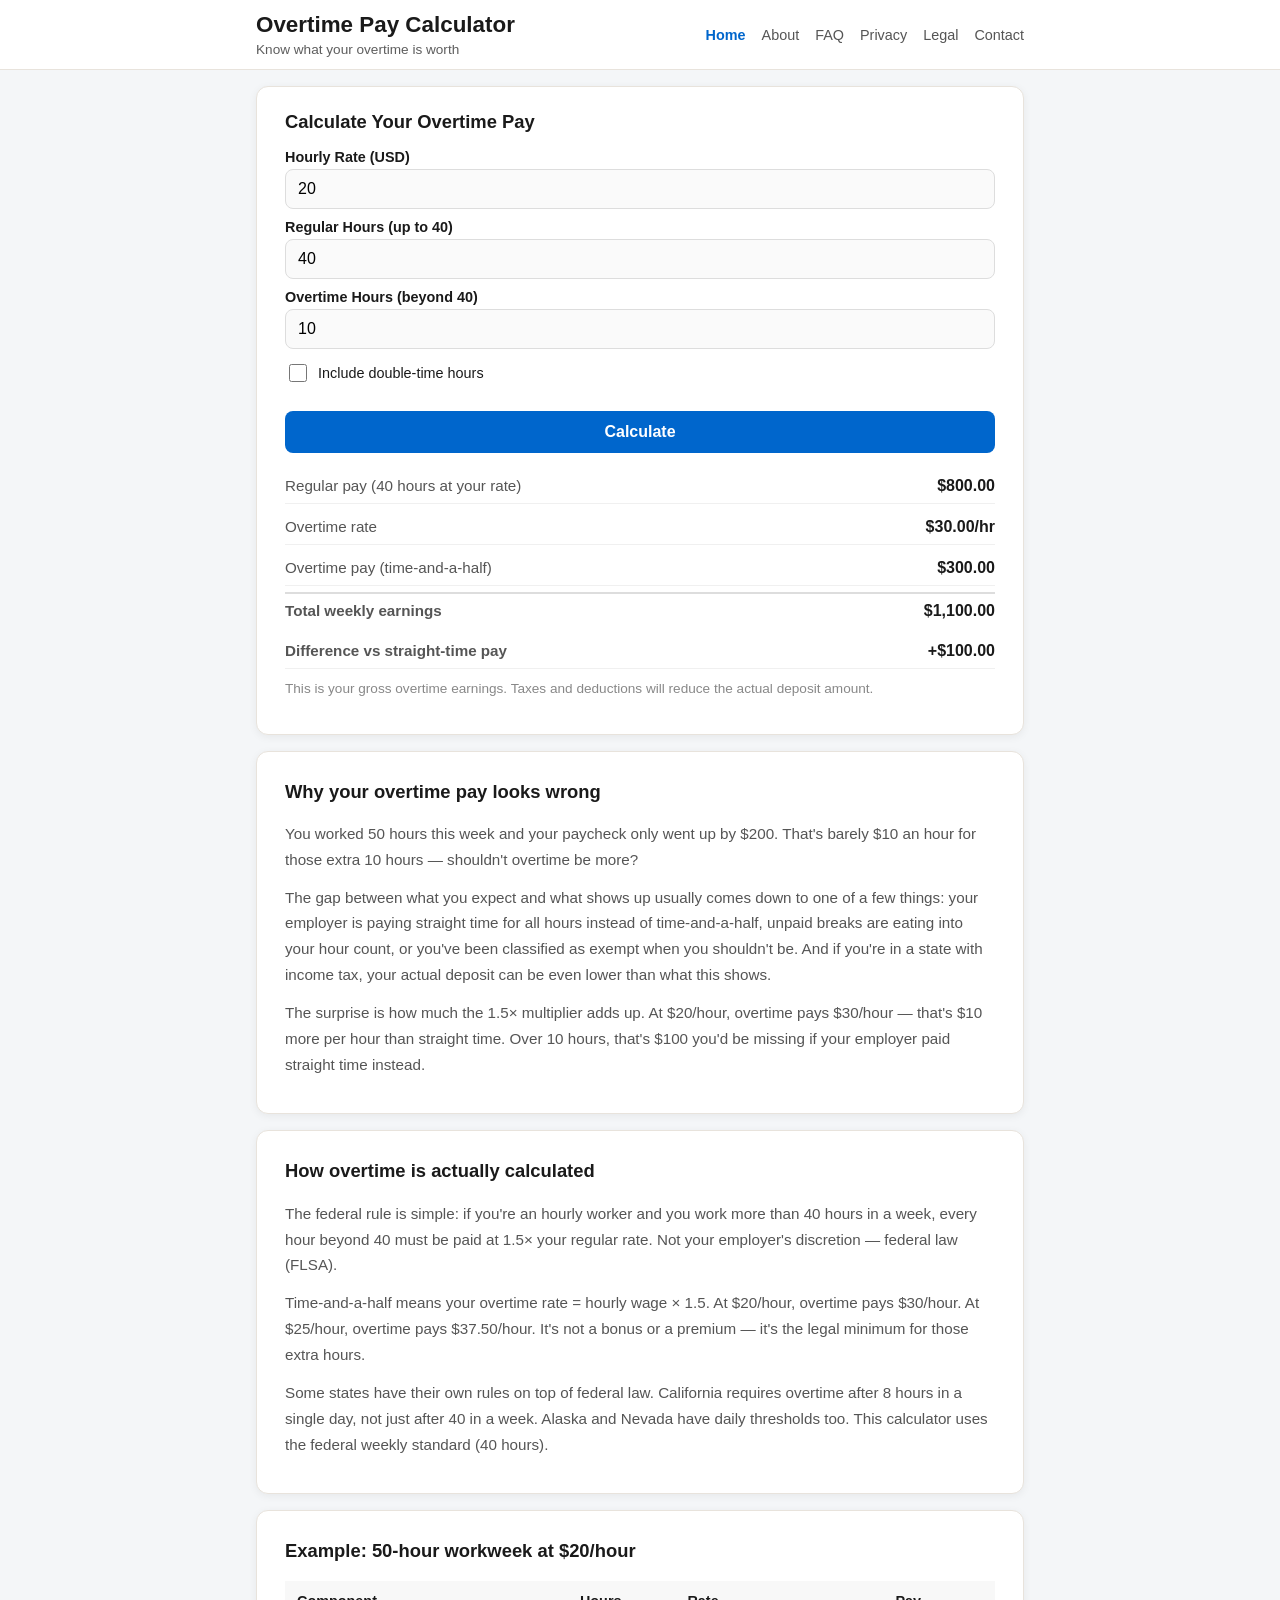
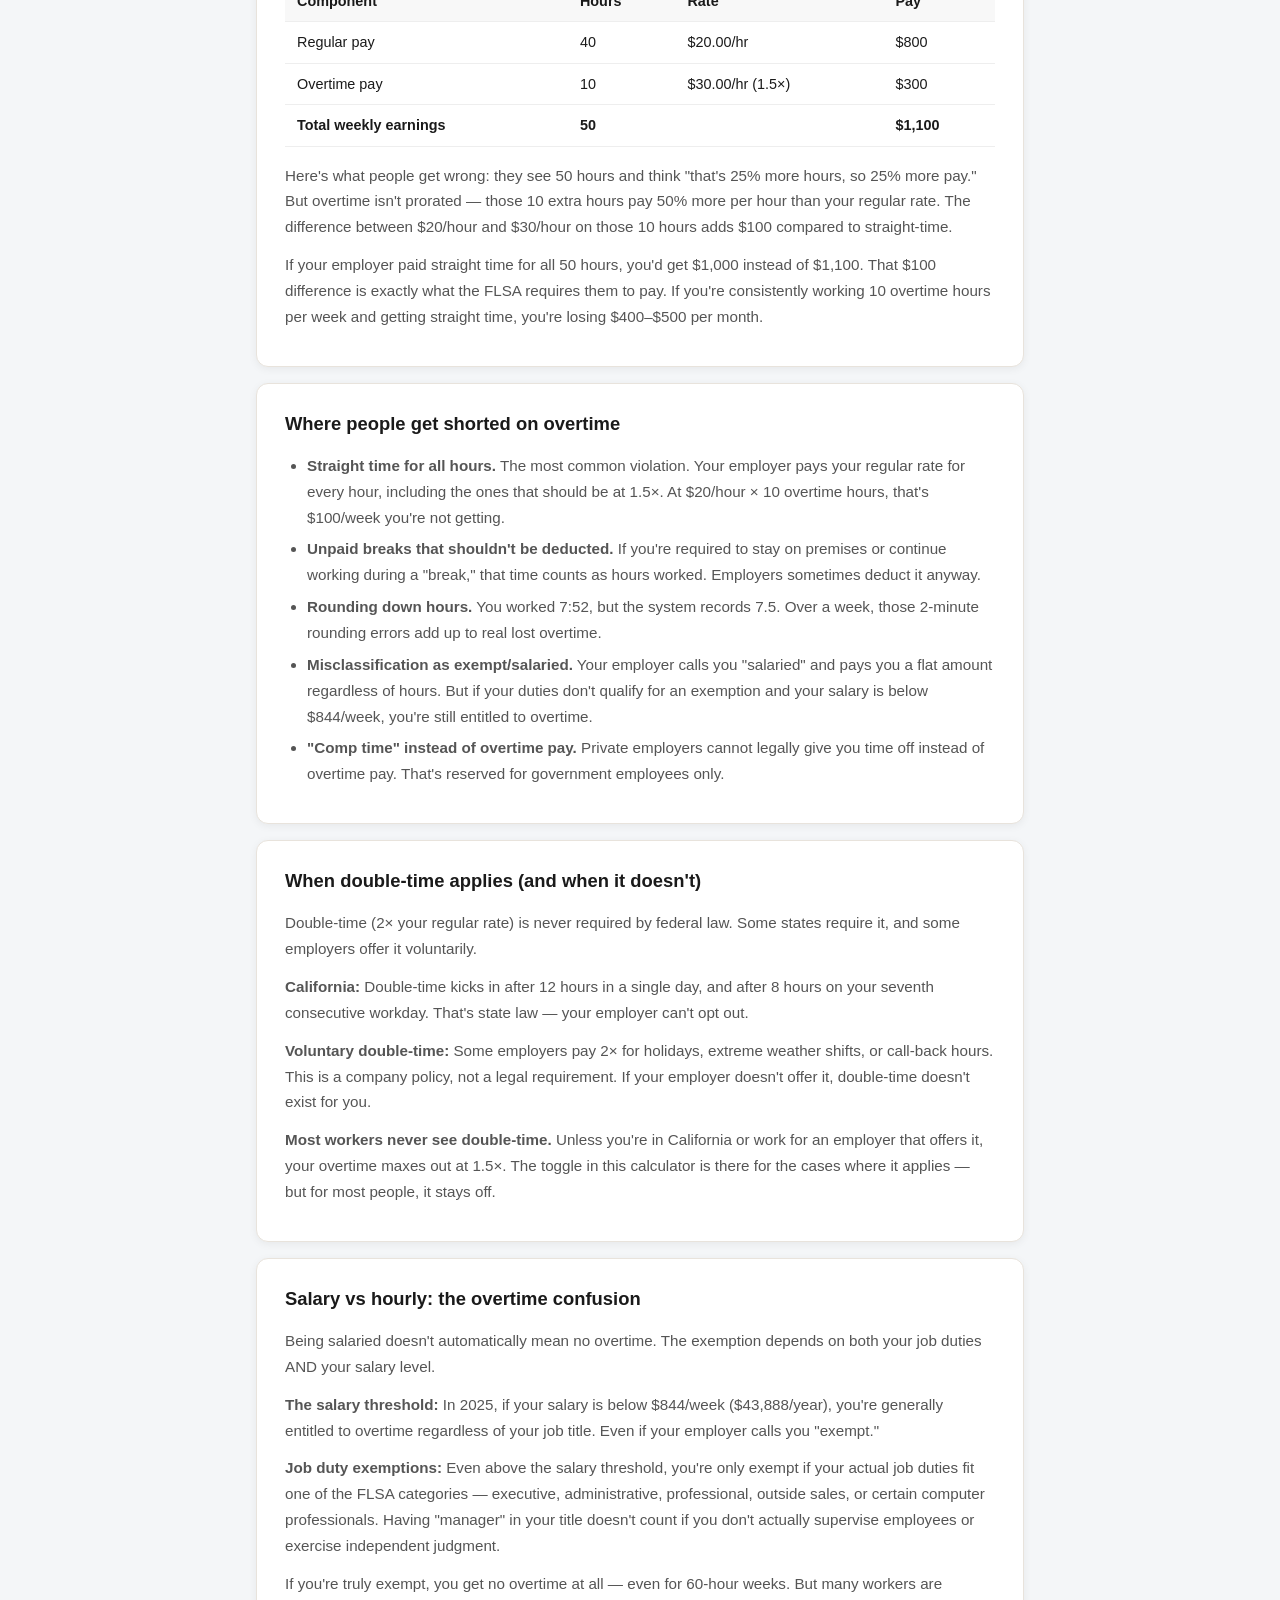
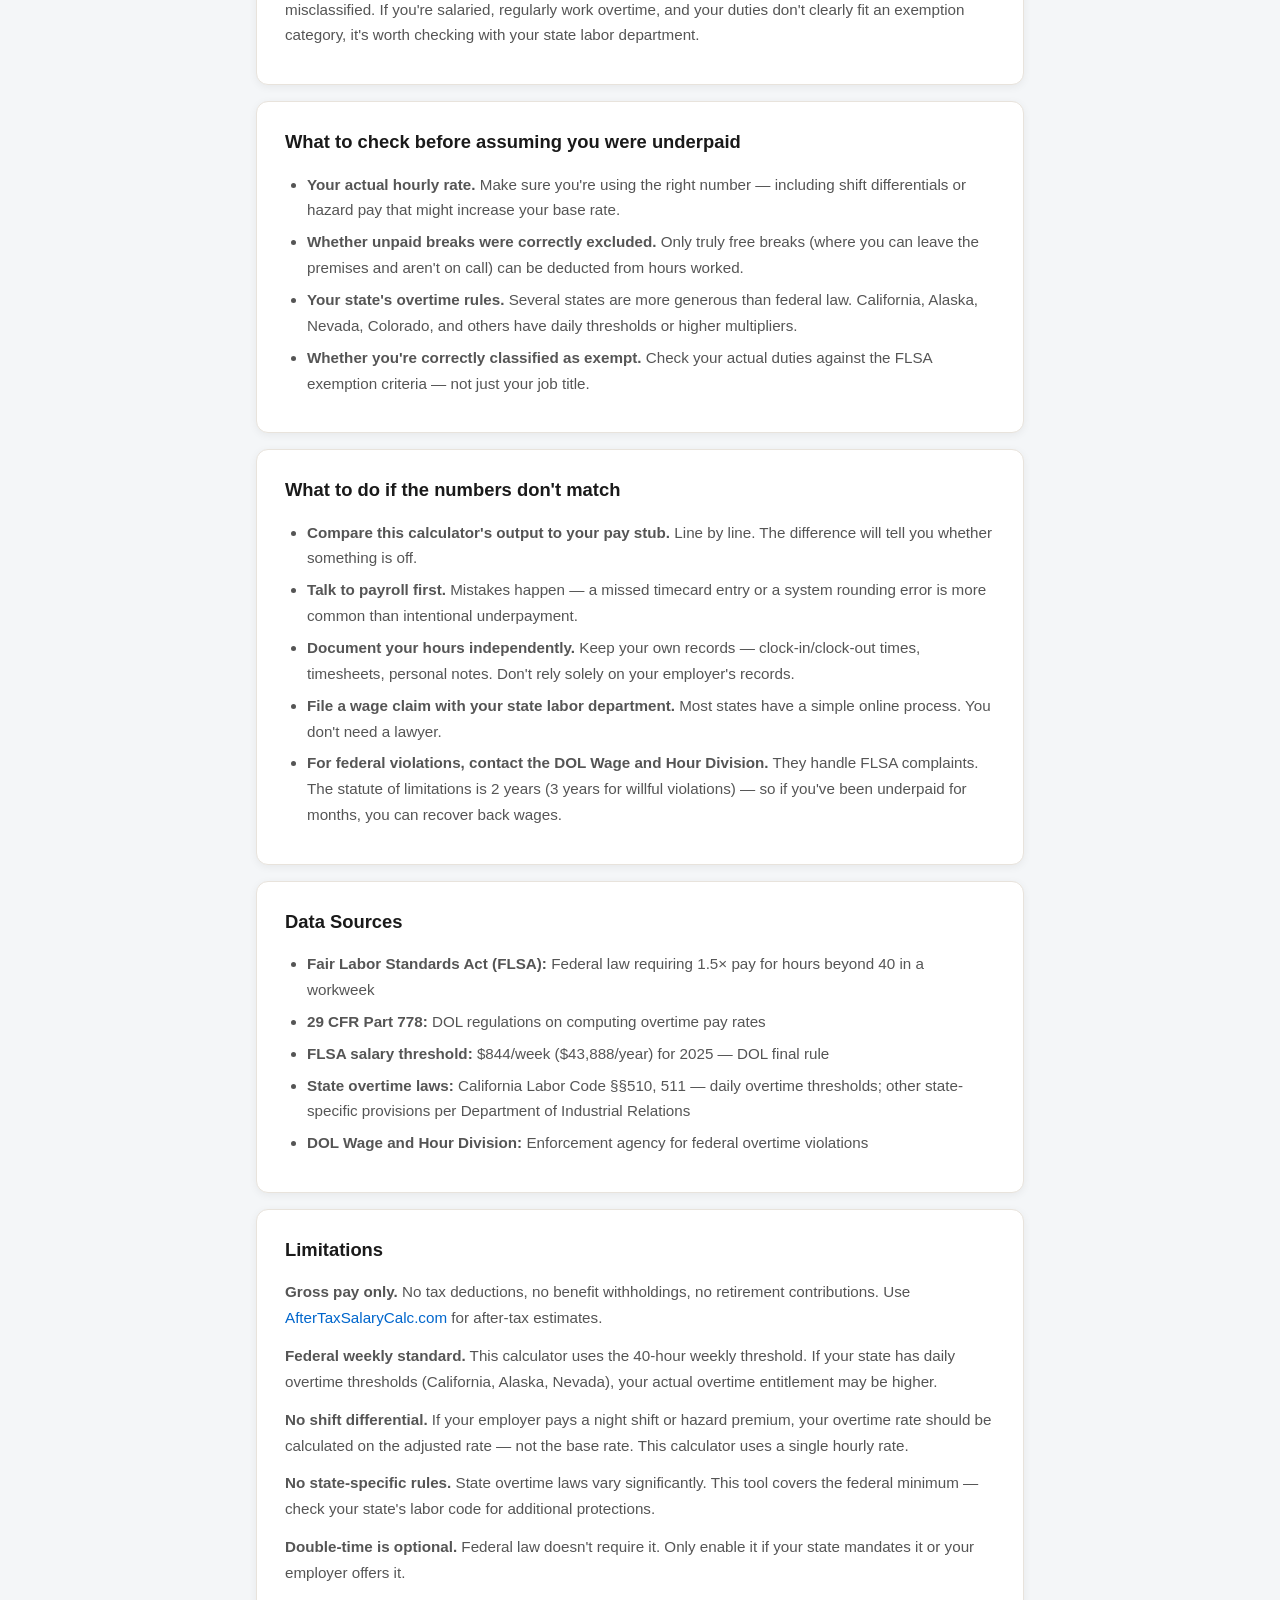
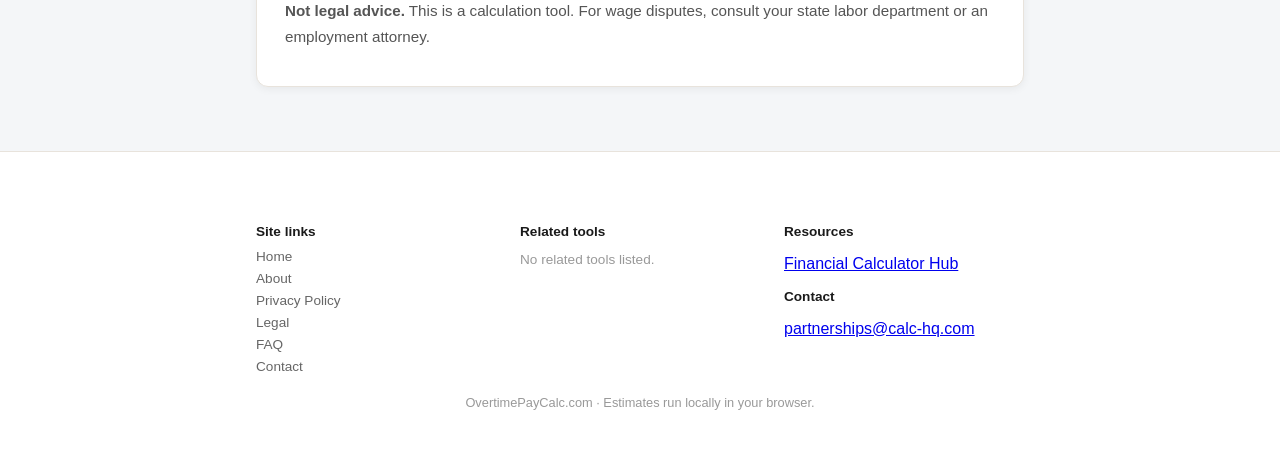
==== commit 900fb0fe: "Normalize framework: cluster-aware network.js, data-site-header-nav, remove hardcoded nav/footer, un" ====
--- a/index.html
+++ b/index.html
@@ -169,6 +169,7 @@
   </section>
 </main>
 <footer class="site-footer">
+  <div class="wrap" id="related-calculators"></div>
   <div class="wrap" id="site-footer"></div>
 </footer>
 <script src="config.js"></script>
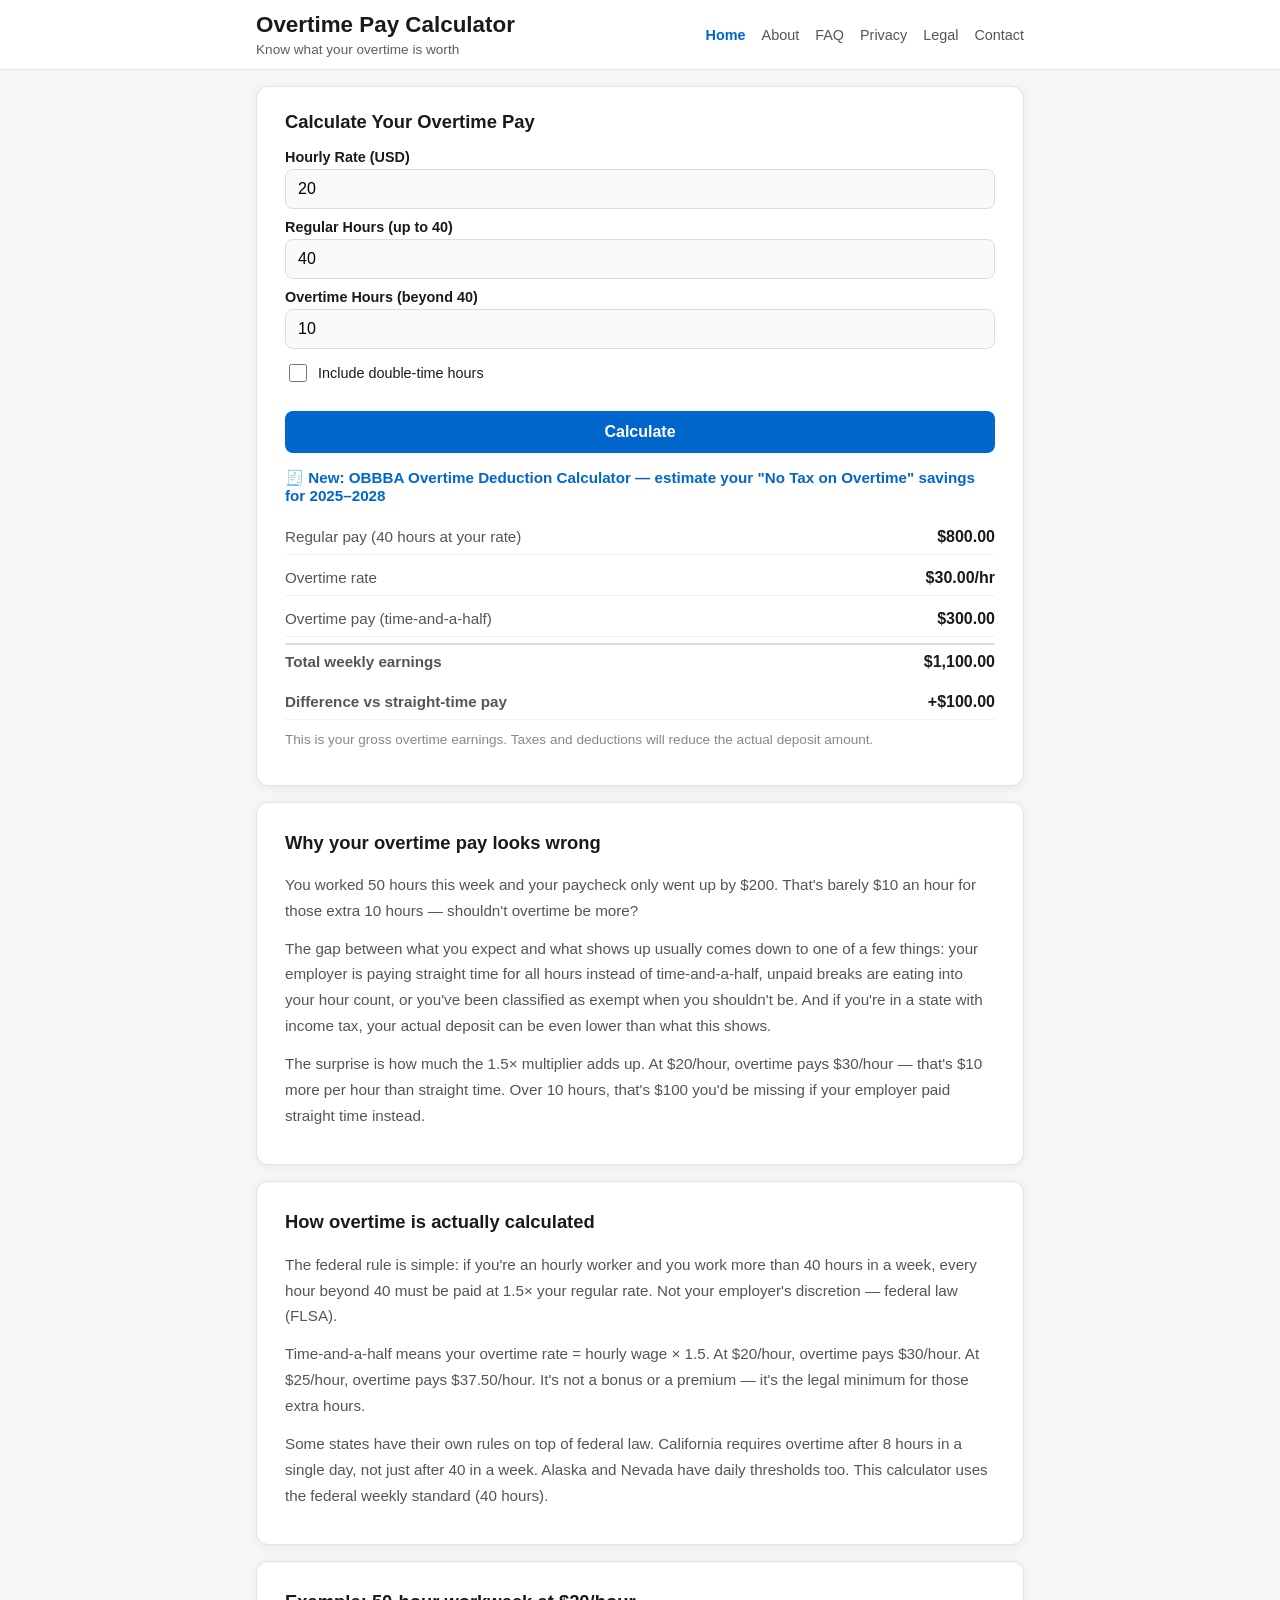
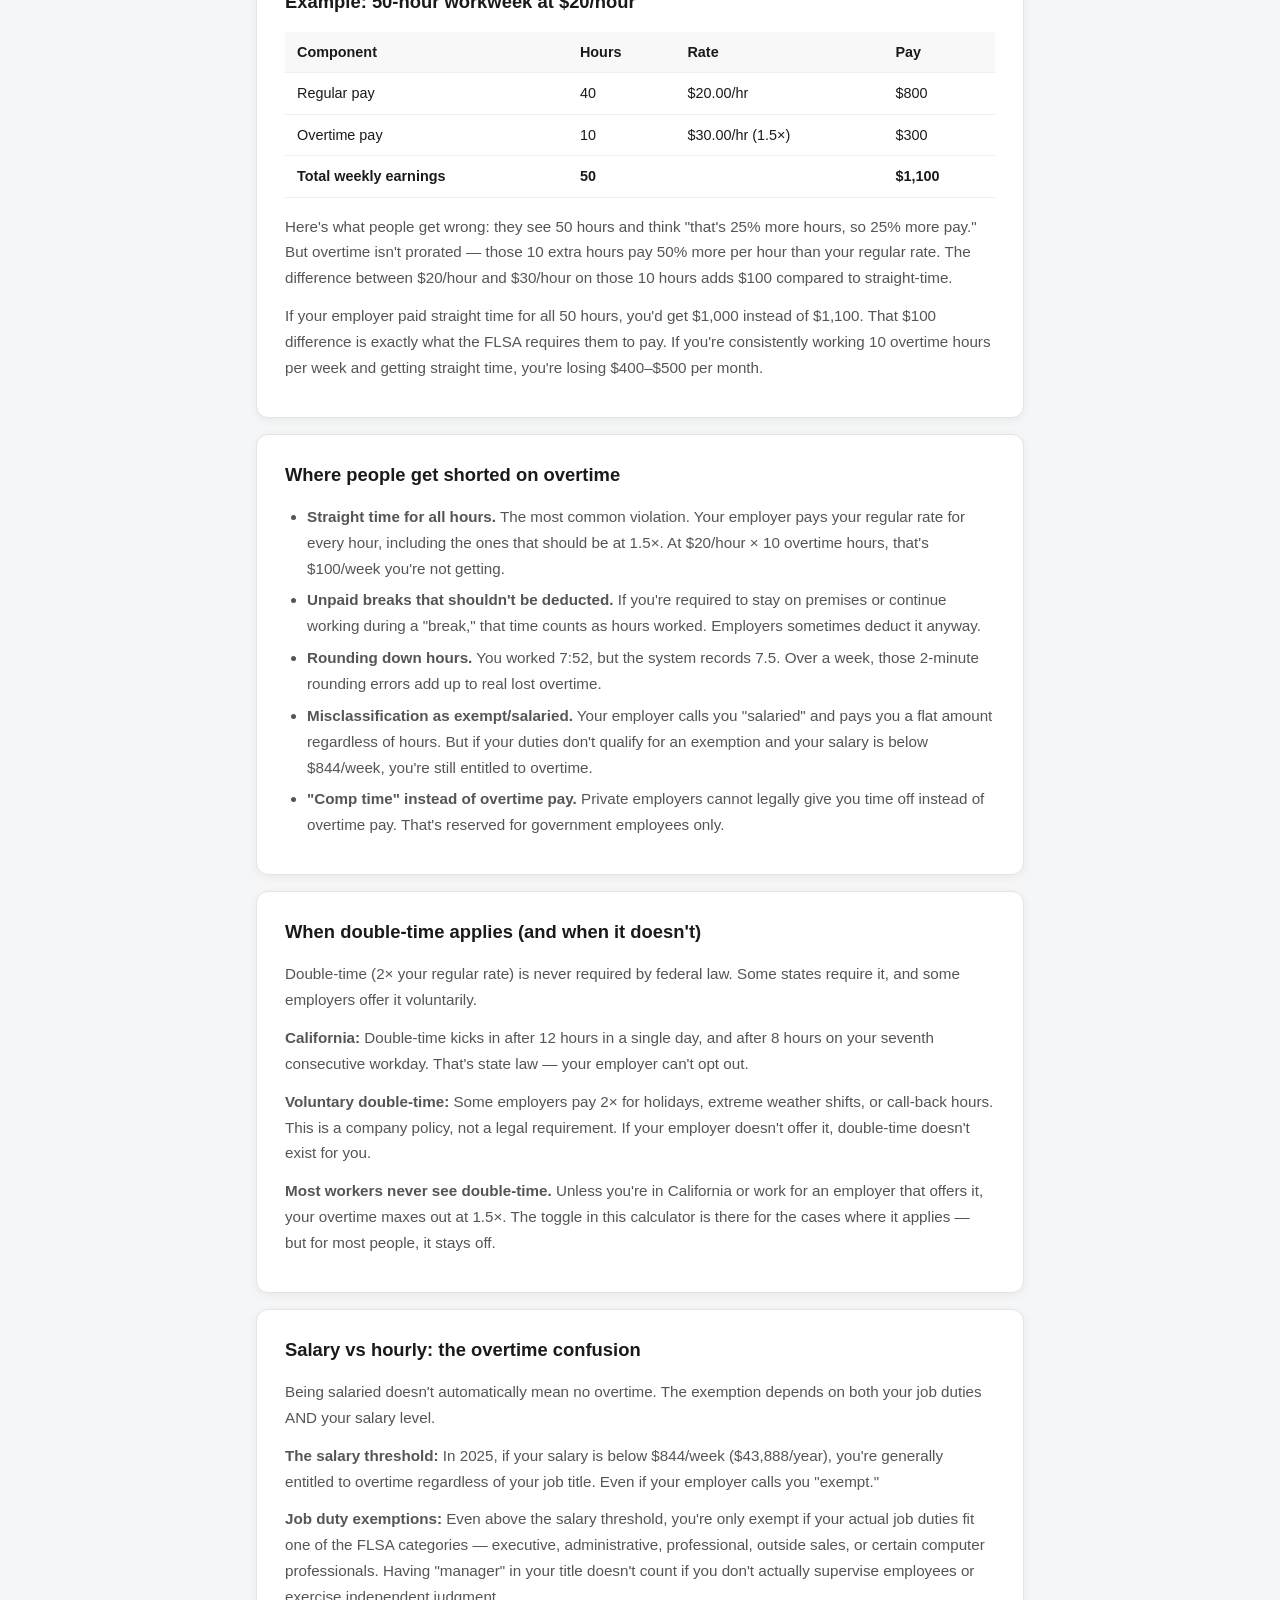
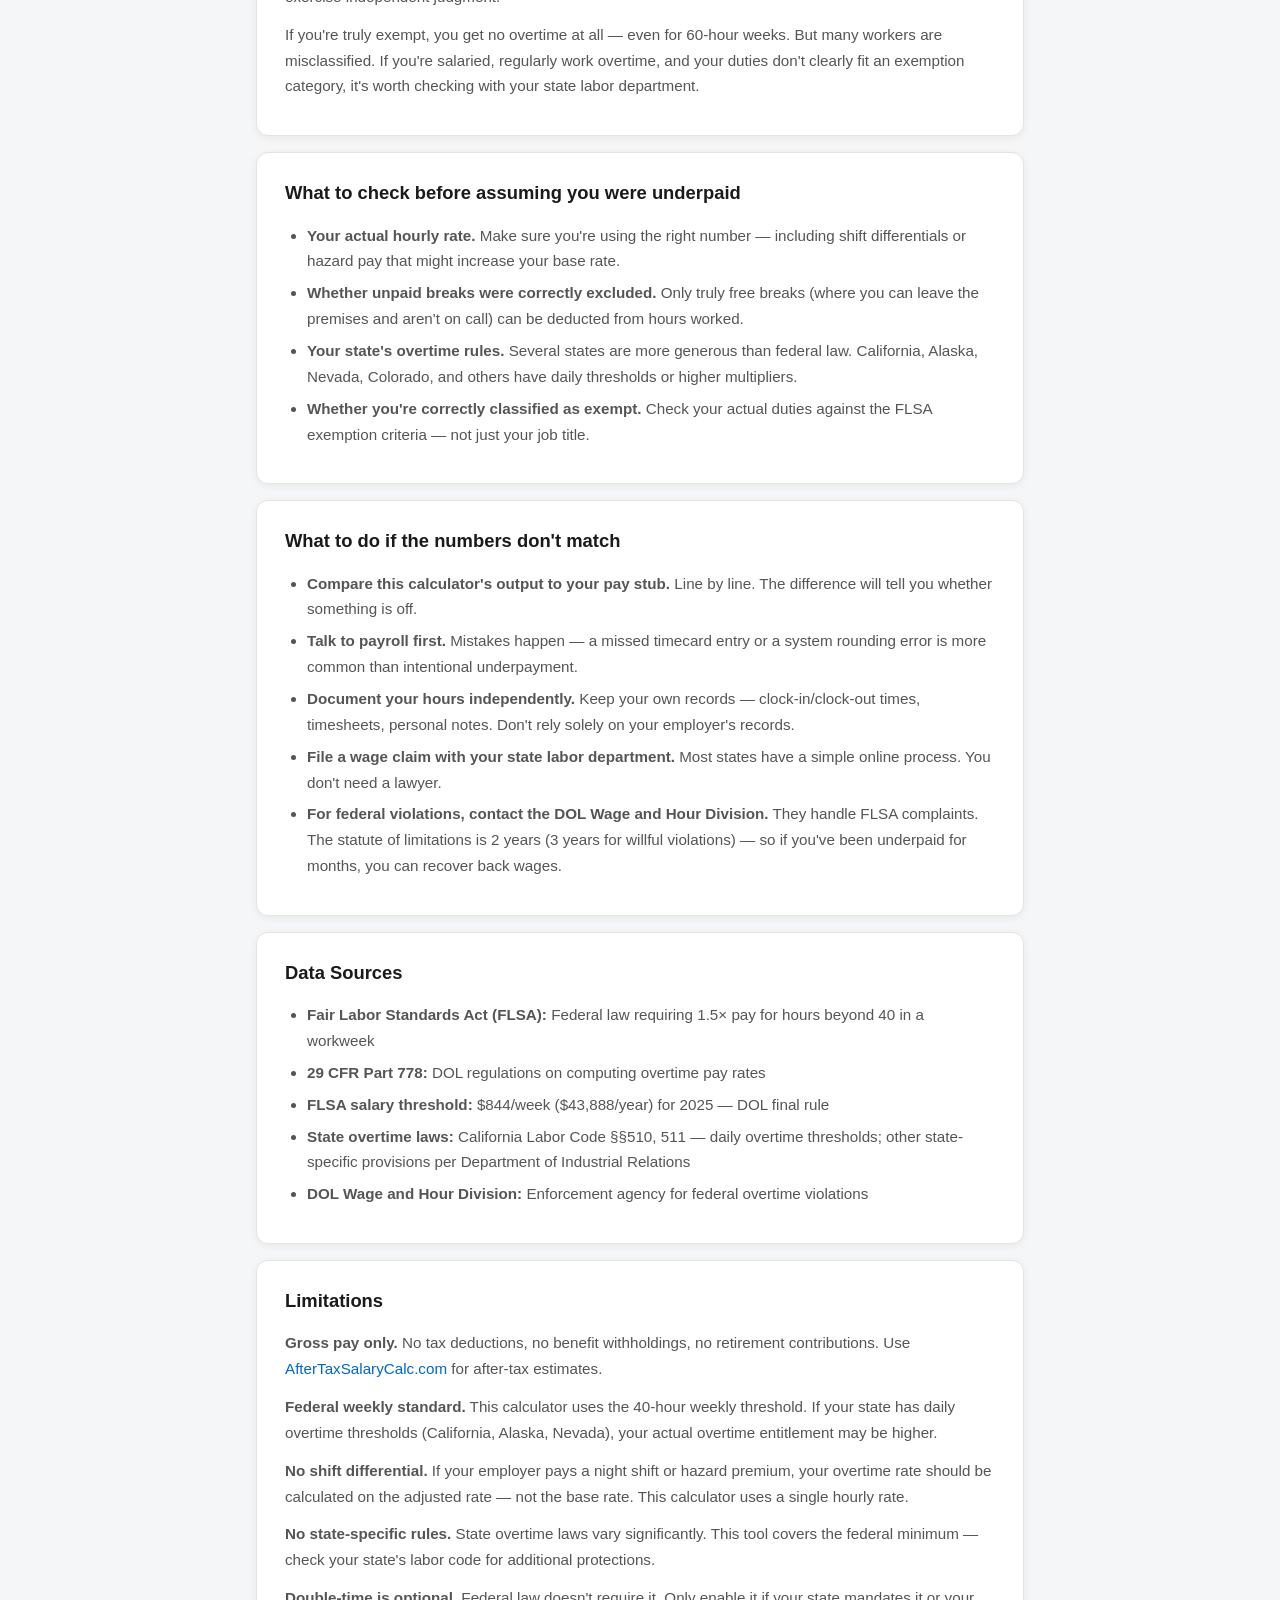
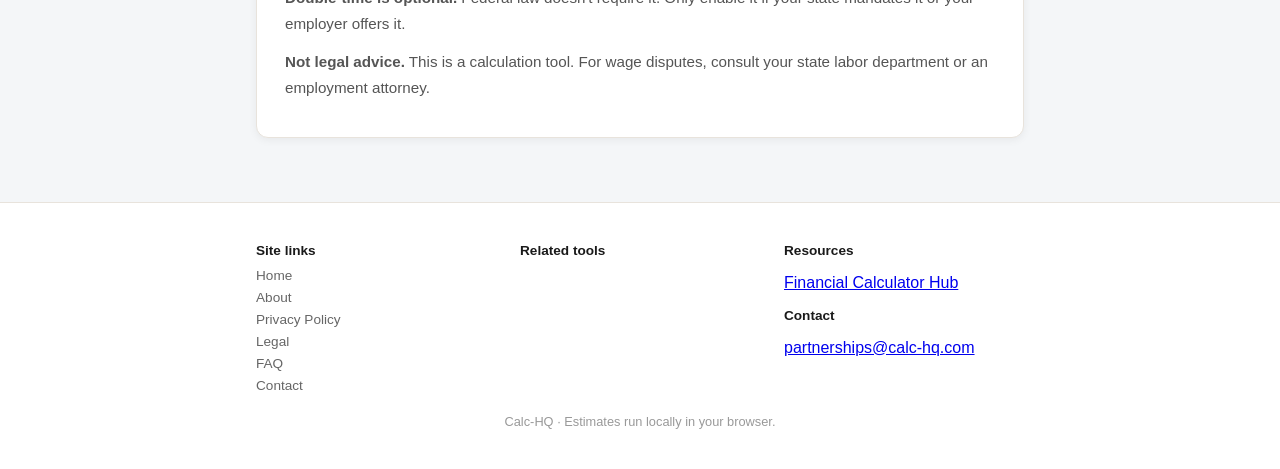
==== commit 001ea5f6: "Add OBBBA Overtime Deduction calculator (IRC §225, 2025-2028) New page: obbba-overtime-deduction.htm" ====
--- a/index.html
+++ b/index.html
@@ -57,6 +57,7 @@
         <button type="submit" class="btn">Calculate</button>
       </form>
     </div>
+    <p class="cta-link"><a href="/obbba-overtime-deduction.html">🧾 New: OBBBA Overtime Deduction Calculator — estimate your "No Tax on Overtime" savings for 2025–2028</a></p>
     <div id="calcResults" style="display:none;">
       <div class="result-grid">
         <div class="result-row"><span class="result-label">Regular pay (40 hours at your rate)</span><span class="result-value" id="regularPay">—</span></div>
--- a/styles.css
+++ b/styles.css
@@ -166,6 +166,20 @@
     color: #888;
 }
 
+/* CTA link for sub-pages */
+.cta-link {
+    margin: 16px 0 0;
+    font-size: 0.95rem;
+}
+.cta-link a {
+    color: #0066cc;
+    text-decoration: none;
+    font-weight: 600;
+}
+.cta-link a:hover {
+    text-decoration: underline;
+}
+
 /* Checkbox */
 .checkbox-group {
     display: flex;
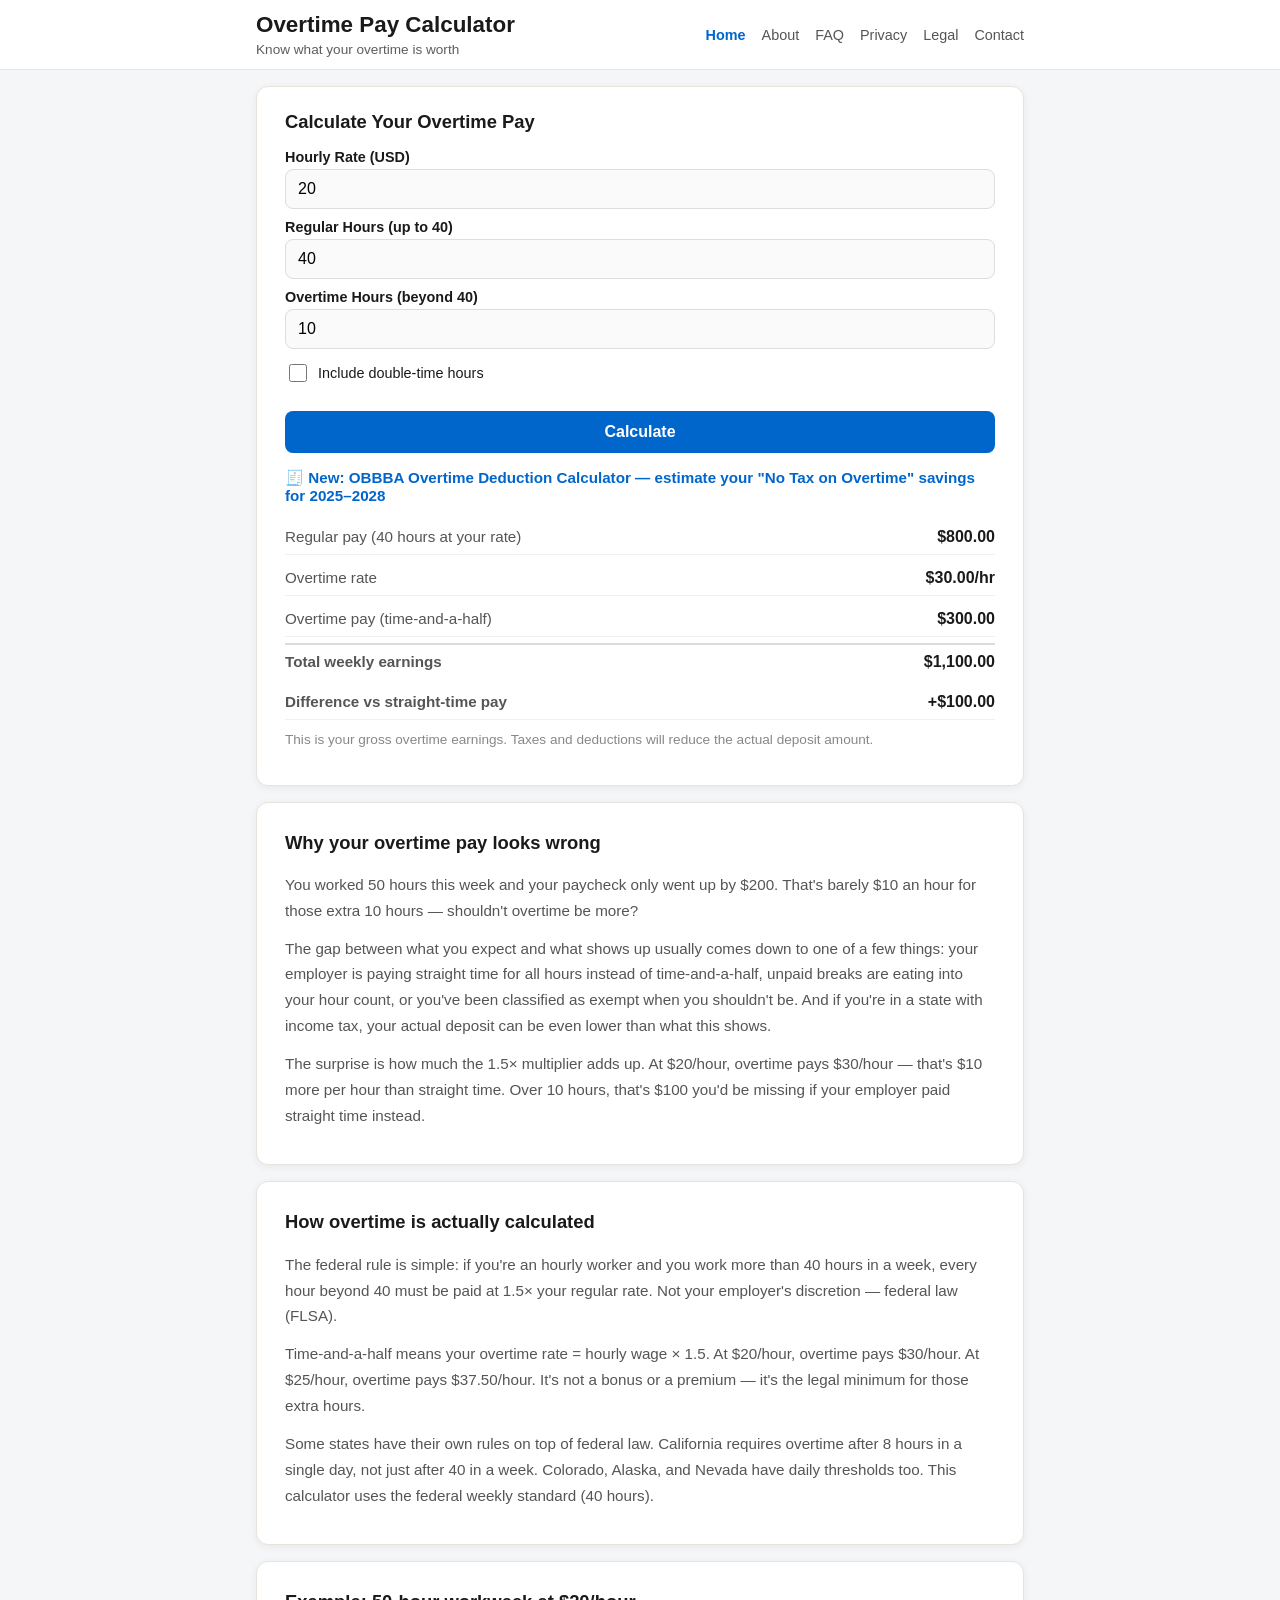
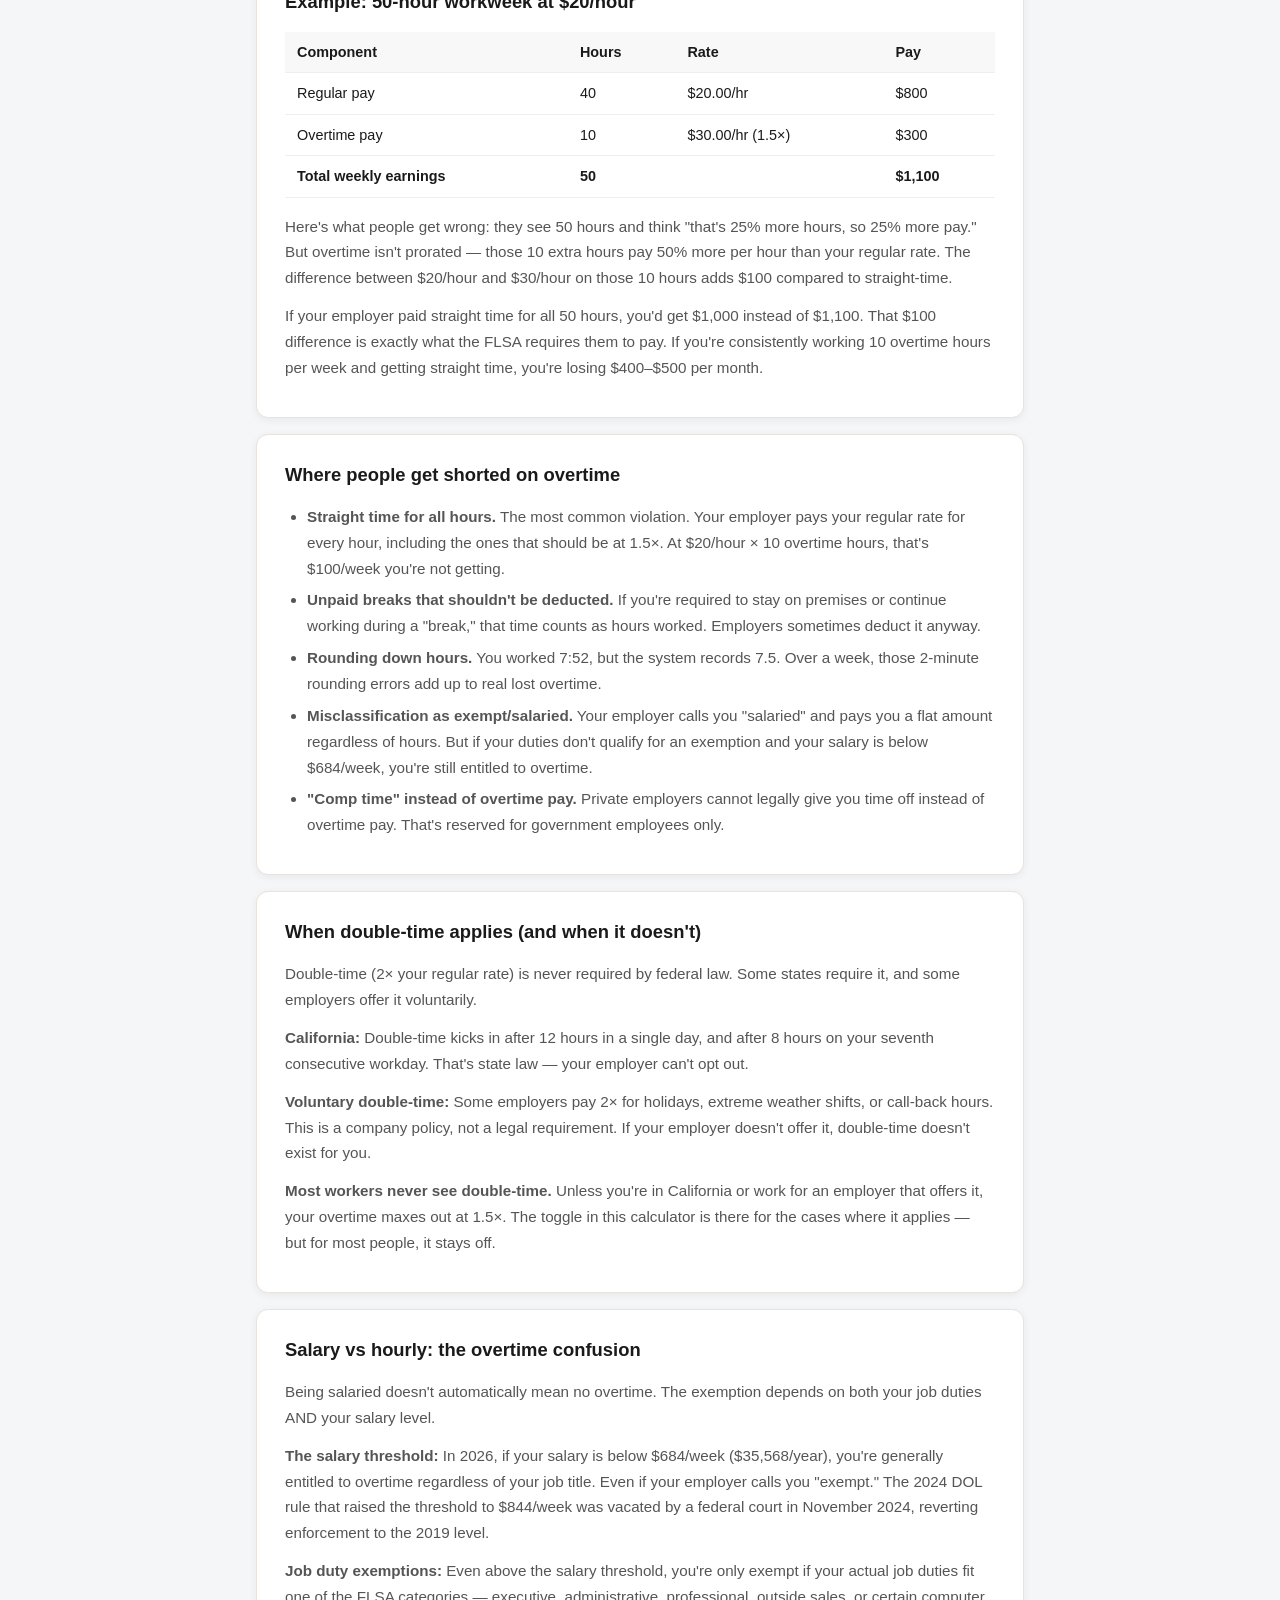
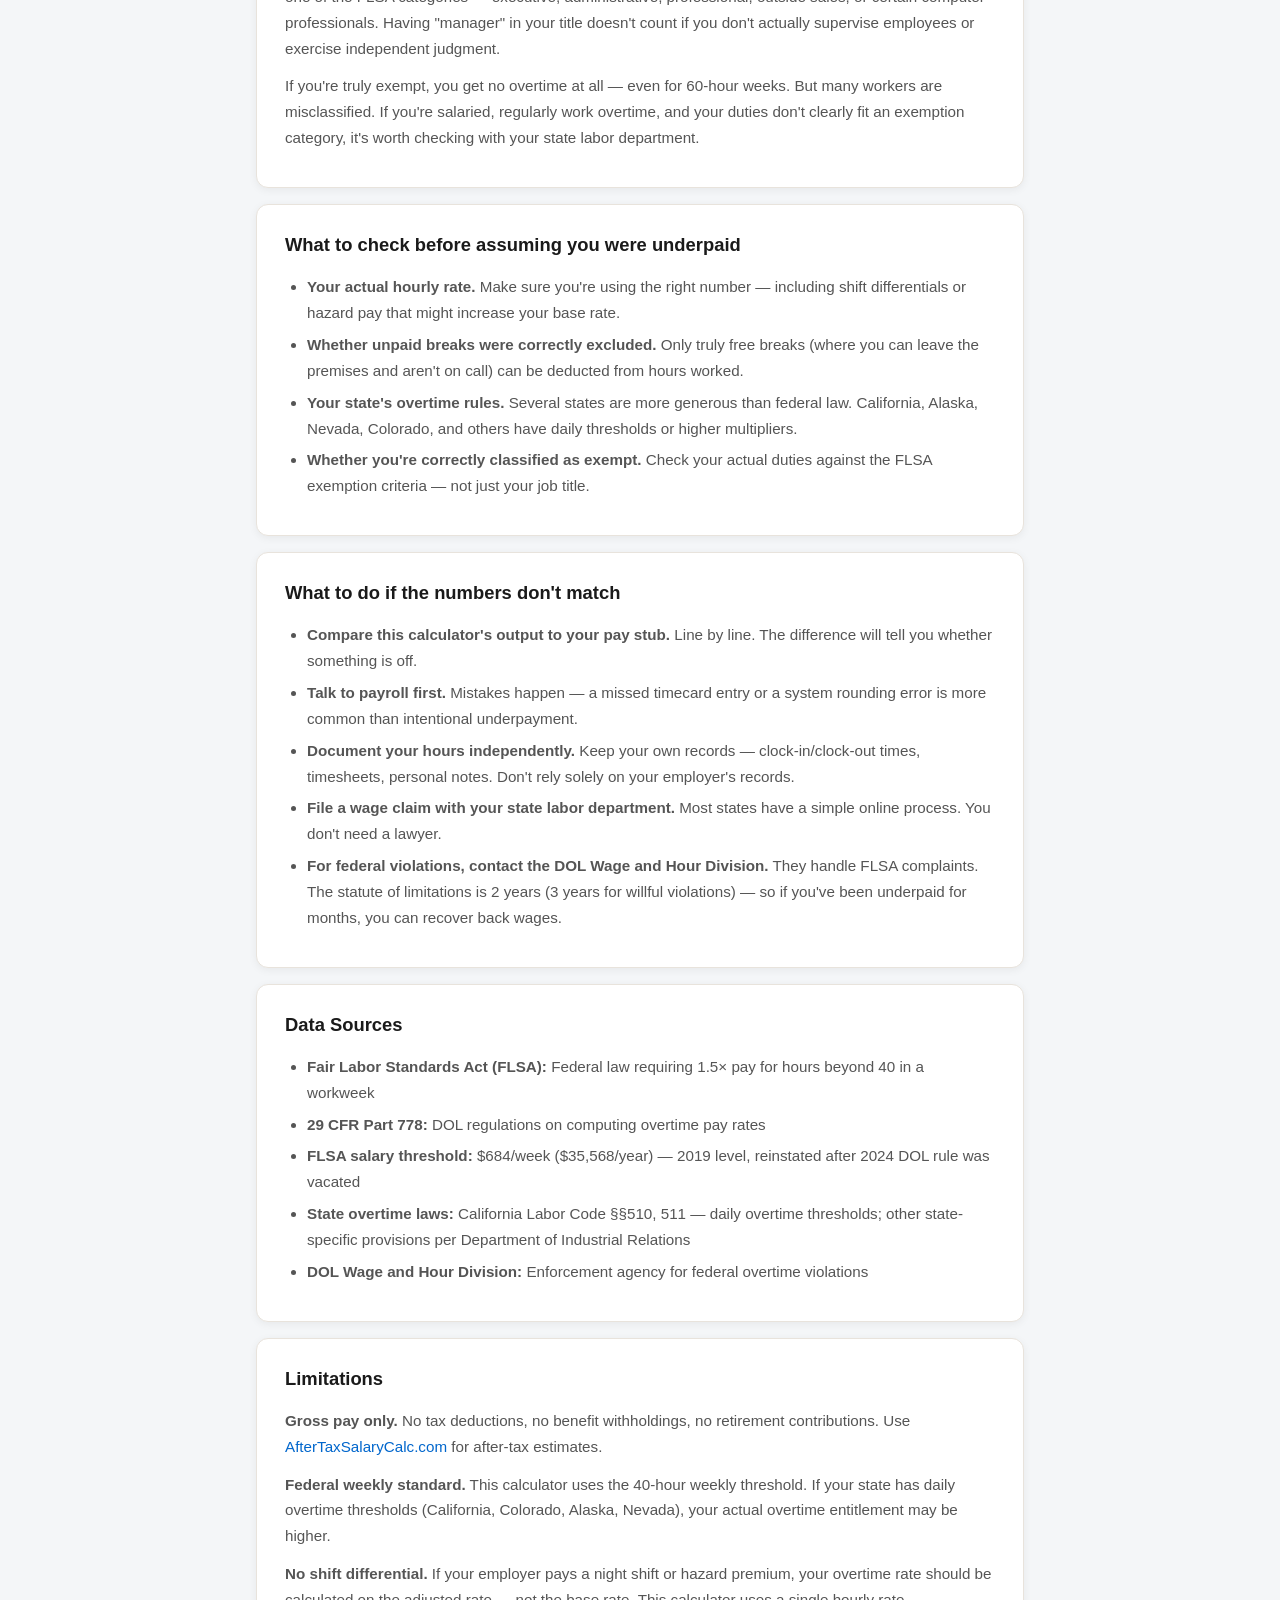
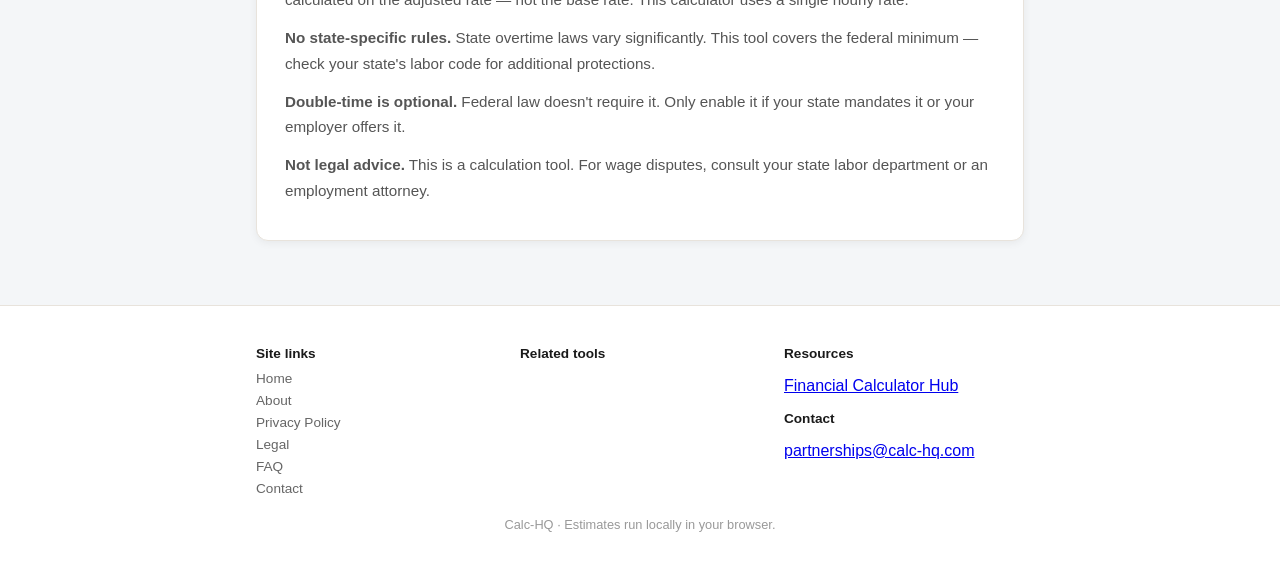
==== commit a03b50e5: "Authority repair: fix FLSA salary threshold to 84/week (5,568/yr) - Replace 44/week with 84/week (3 " ====
--- a/index.html
+++ b/index.html
@@ -85,7 +85,7 @@
     <h2>How overtime is actually calculated</h2>
     <p>The federal rule is simple: if you're an hourly worker and you work more than 40 hours in a week, every hour beyond 40 must be paid at 1.5× your regular rate. Not your employer's discretion — federal law (FLSA).</p>
     <p>Time-and-a-half means your overtime rate = hourly wage × 1.5. At $20/hour, overtime pays $30/hour. At $25/hour, overtime pays $37.50/hour. It's not a bonus or a premium — it's the legal minimum for those extra hours.</p>
-    <p>Some states have their own rules on top of federal law. California requires overtime after 8 hours in a single day, not just after 40 in a week. Alaska and Nevada have daily thresholds too. This calculator uses the federal weekly standard (40 hours).</p>
+    <p>Some states have their own rules on top of federal law. California requires overtime after 8 hours in a single day, not just after 40 in a week. Colorado, Alaska, and Nevada have daily thresholds too. This calculator uses the federal weekly standard (40 hours).</p>
   </section>
 
   <section class="section-card">
@@ -106,7 +106,7 @@
       <li><strong>Straight time for all hours.</strong> The most common violation. Your employer pays your regular rate for every hour, including the ones that should be at 1.5×. At $20/hour × 10 overtime hours, that's $100/week you're not getting.</li>
       <li><strong>Unpaid breaks that shouldn't be deducted.</strong> If you're required to stay on premises or continue working during a "break," that time counts as hours worked. Employers sometimes deduct it anyway.</li>
       <li><strong>Rounding down hours.</strong> You worked 7:52, but the system records 7.5. Over a week, those 2-minute rounding errors add up to real lost overtime.</li>
-      <li><strong>Misclassification as exempt/salaried.</strong> Your employer calls you "salaried" and pays you a flat amount regardless of hours. But if your duties don't qualify for an exemption and your salary is below $844/week, you're still entitled to overtime.</li>
+      <li><strong>Misclassification as exempt/salaried.</strong> Your employer calls you "salaried" and pays you a flat amount regardless of hours. But if your duties don't qualify for an exemption and your salary is below $684/week, you're still entitled to overtime.</li>
       <li><strong>"Comp time" instead of overtime pay.</strong> Private employers cannot legally give you time off instead of overtime pay. That's reserved for government employees only.</li>
     </ul>
   </section>
@@ -122,7 +122,7 @@
   <section class="section-card">
     <h2>Salary vs hourly: the overtime confusion</h2>
     <p>Being salaried doesn't automatically mean no overtime. The exemption depends on both your job duties AND your salary level.</p>
-    <p><strong>The salary threshold:</strong> In 2025, if your salary is below $844/week ($43,888/year), you're generally entitled to overtime regardless of your job title. Even if your employer calls you "exempt."</p>
+    <p><strong>The salary threshold:</strong> In 2026, if your salary is below $684/week ($35,568/year), you're generally entitled to overtime regardless of your job title. Even if your employer calls you "exempt." The 2024 DOL rule that raised the threshold to $844/week was vacated by a federal court in November 2024, reverting enforcement to the 2019 level.</p>
     <p><strong>Job duty exemptions:</strong> Even above the salary threshold, you're only exempt if your actual job duties fit one of the FLSA categories — executive, administrative, professional, outside sales, or certain computer professionals. Having "manager" in your title doesn't count if you don't actually supervise employees or exercise independent judgment.</p>
     <p>If you're truly exempt, you get no overtime at all — even for 60-hour weeks. But many workers are misclassified. If you're salaried, regularly work overtime, and your duties don't clearly fit an exemption category, it's worth checking with your state labor department.</p>
   </section>
@@ -153,7 +153,7 @@
     <ul>
       <li><strong>Fair Labor Standards Act (FLSA):</strong> Federal law requiring 1.5× pay for hours beyond 40 in a workweek</li>
       <li><strong>29 CFR Part 778:</strong> DOL regulations on computing overtime pay rates</li>
-      <li><strong>FLSA salary threshold:</strong> $844/week ($43,888/year) for 2025 — DOL final rule</li>
+      <li><strong>FLSA salary threshold:</strong> $684/week ($35,568/year) — 2019 level, reinstated after 2024 DOL rule was vacated</li>
       <li><strong>State overtime laws:</strong> California Labor Code §§510, 511 — daily overtime thresholds; other state-specific provisions per Department of Industrial Relations</li>
       <li><strong>DOL Wage and Hour Division:</strong> Enforcement agency for federal overtime violations</li>
     </ul>
@@ -162,7 +162,7 @@
   <section class="section-card">
     <h2>Limitations</h2>
     <p><strong>Gross pay only.</strong> No tax deductions, no benefit withholdings, no retirement contributions. Use <a href="https://aftertaxsalarycalc.com" target="_blank" rel="noopener">AfterTaxSalaryCalc.com</a> for after-tax estimates.</p>
-    <p><strong>Federal weekly standard.</strong> This calculator uses the 40-hour weekly threshold. If your state has daily overtime thresholds (California, Alaska, Nevada), your actual overtime entitlement may be higher.</p>
+    <p><strong>Federal weekly standard.</strong> This calculator uses the 40-hour weekly threshold. If your state has daily overtime thresholds (California, Colorado, Alaska, Nevada), your actual overtime entitlement may be higher.</p>
     <p><strong>No shift differential.</strong> If your employer pays a night shift or hazard premium, your overtime rate should be calculated on the adjusted rate — not the base rate. This calculator uses a single hourly rate.</p>
     <p><strong>No state-specific rules.</strong> State overtime laws vary significantly. This tool covers the federal minimum — check your state's labor code for additional protections.</p>
     <p><strong>Double-time is optional.</strong> Federal law doesn't require it. Only enable it if your state mandates it or your employer offers it.</p>
